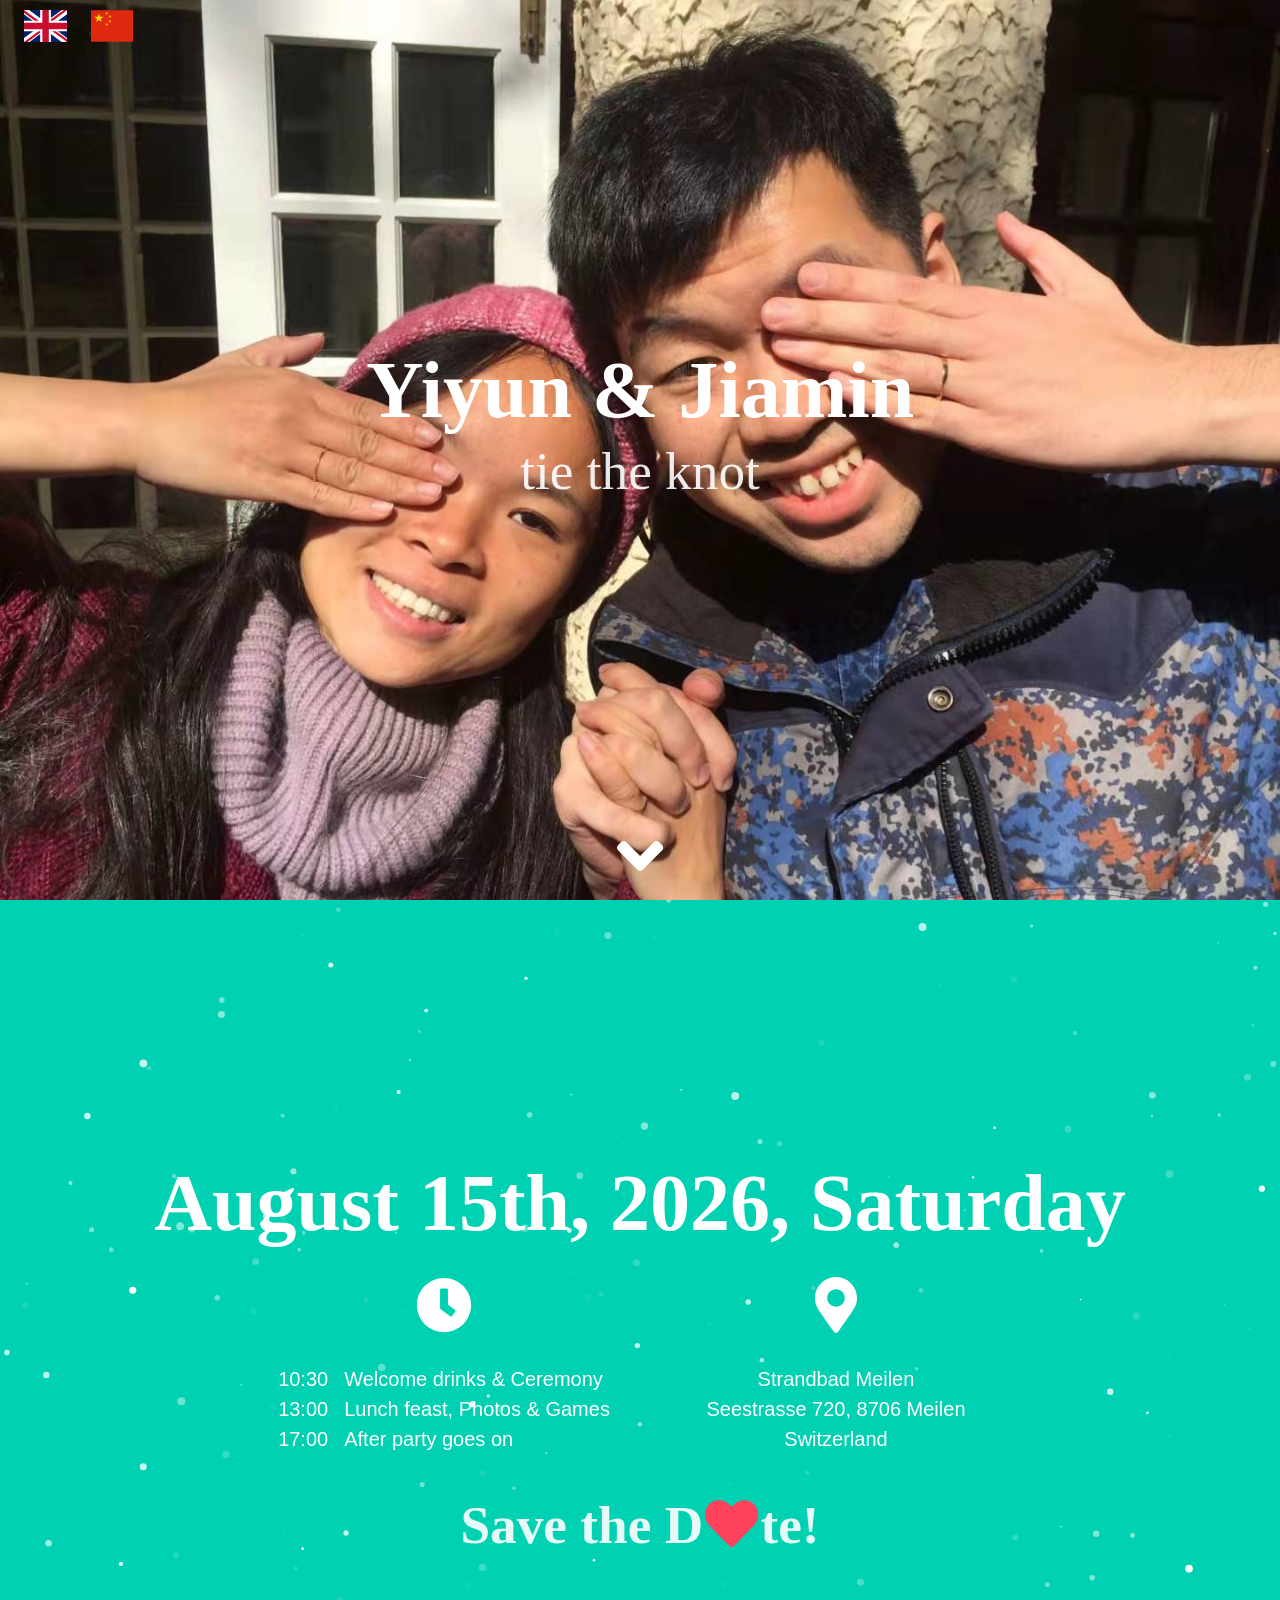
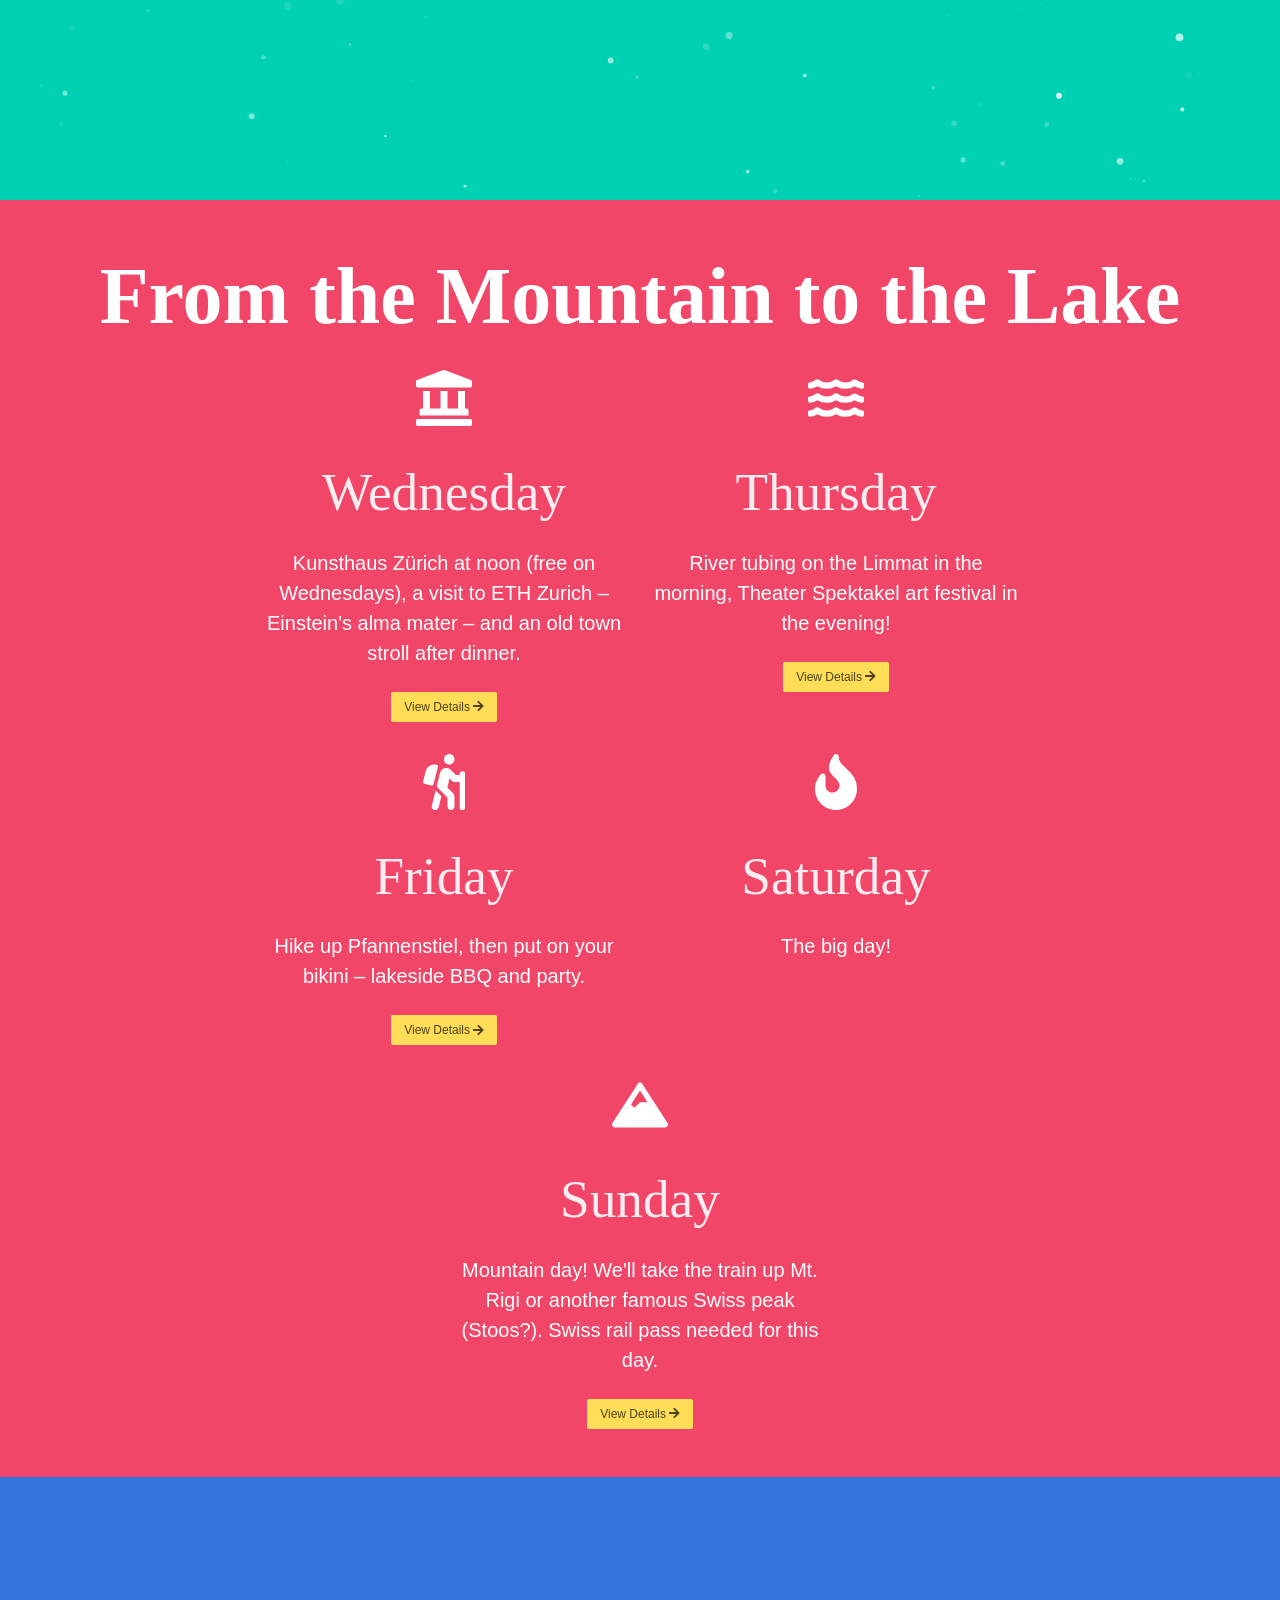
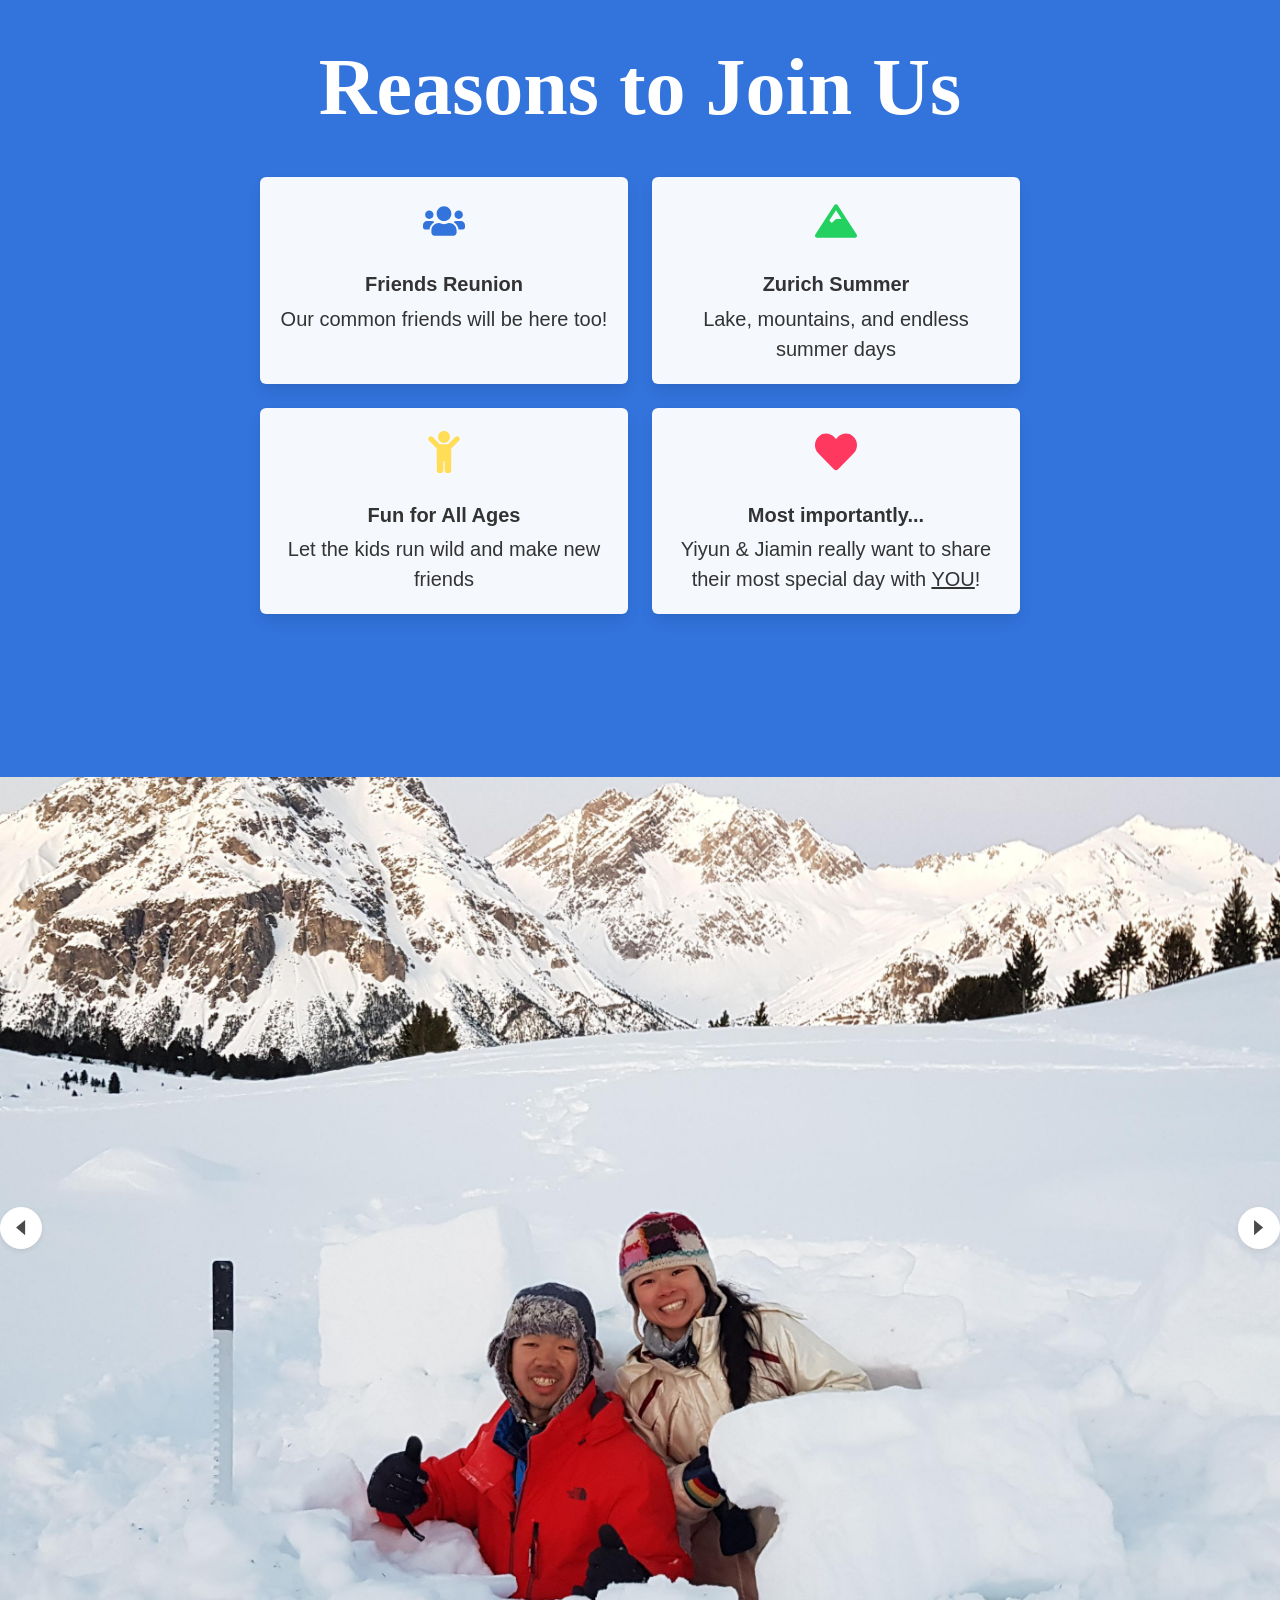
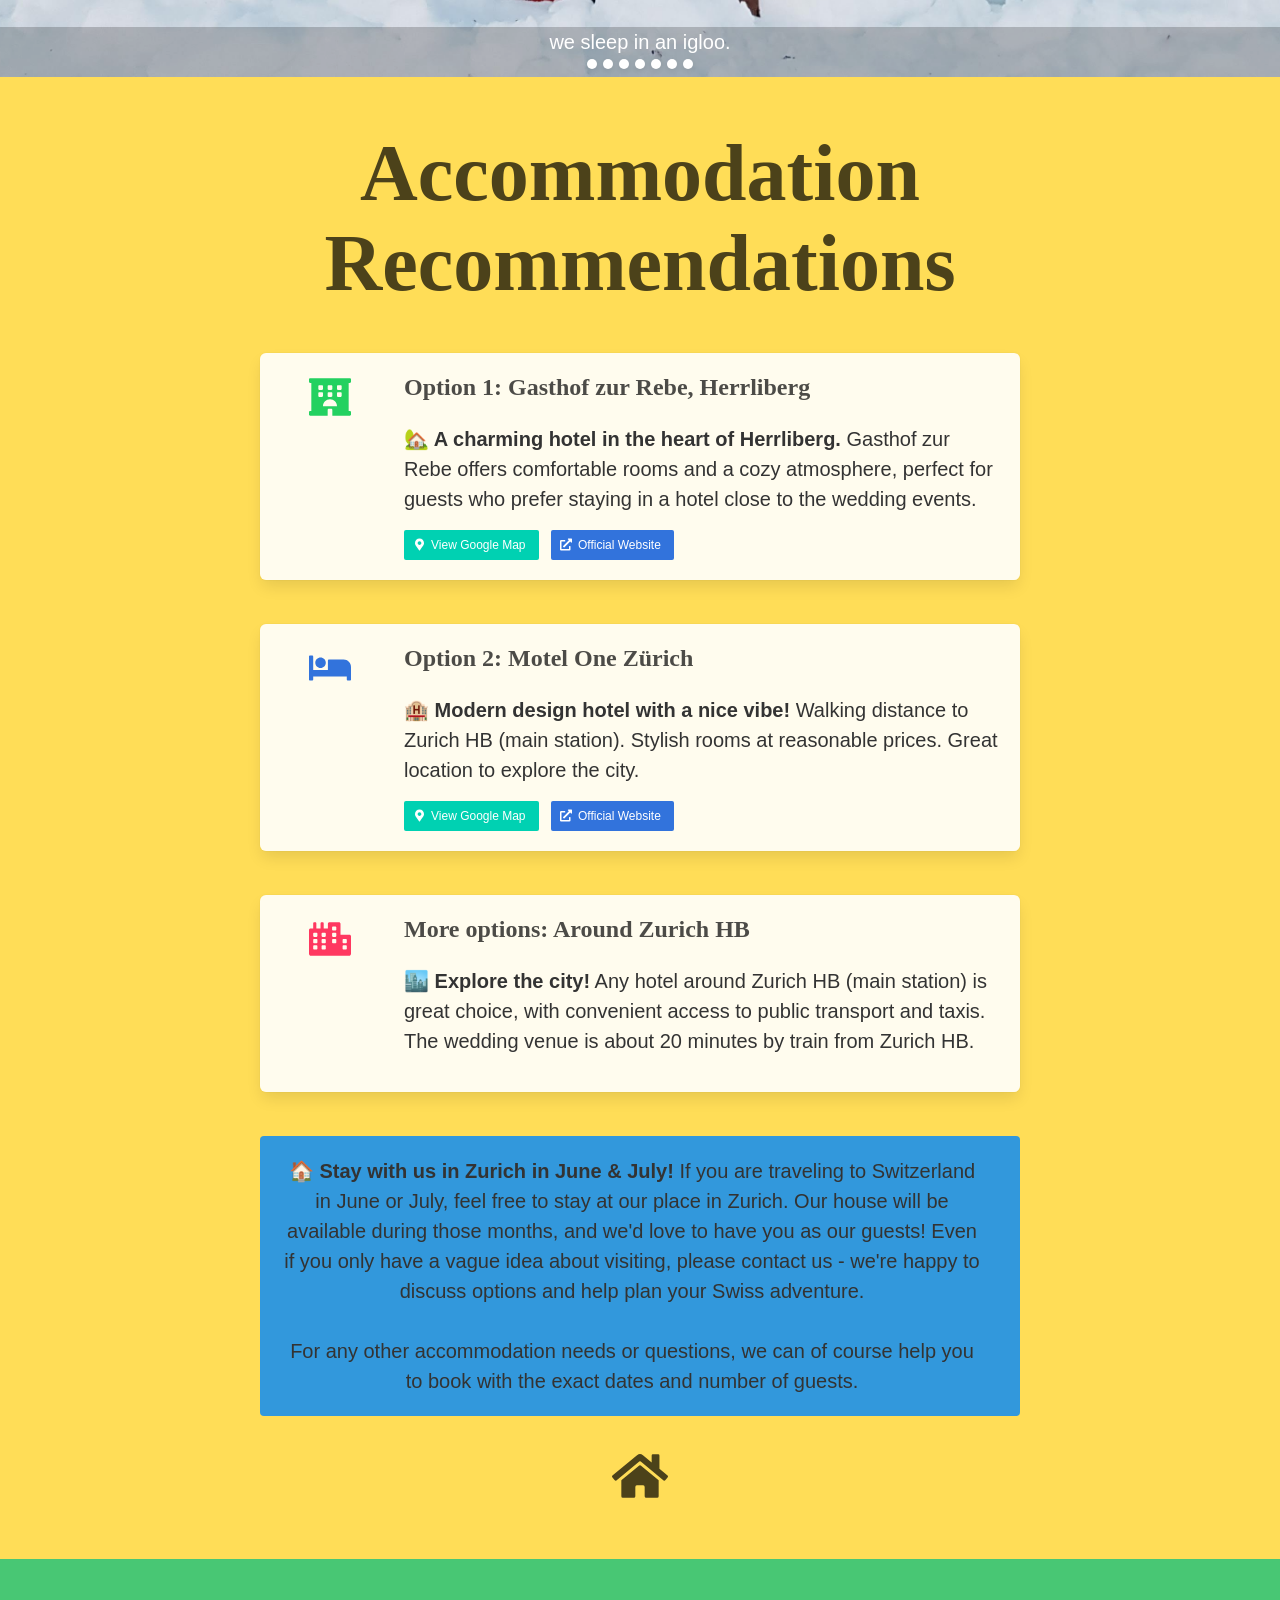
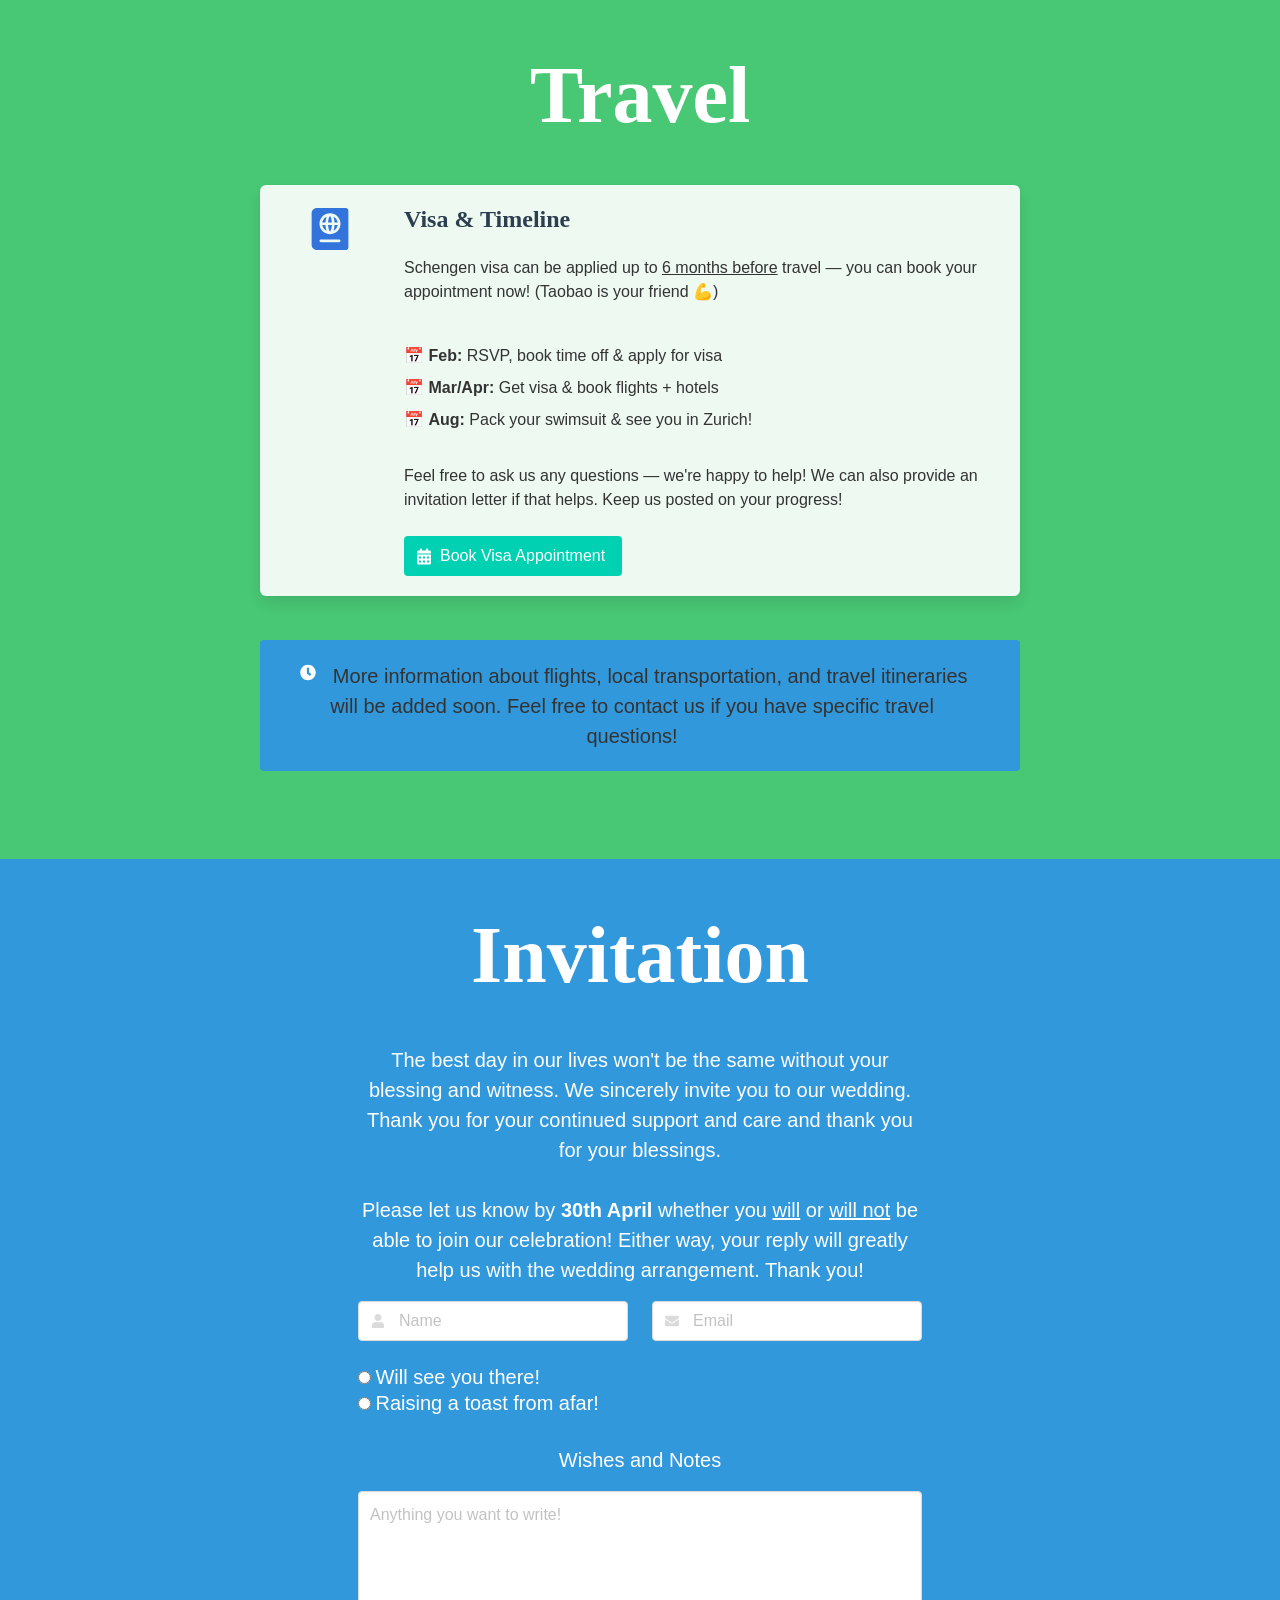
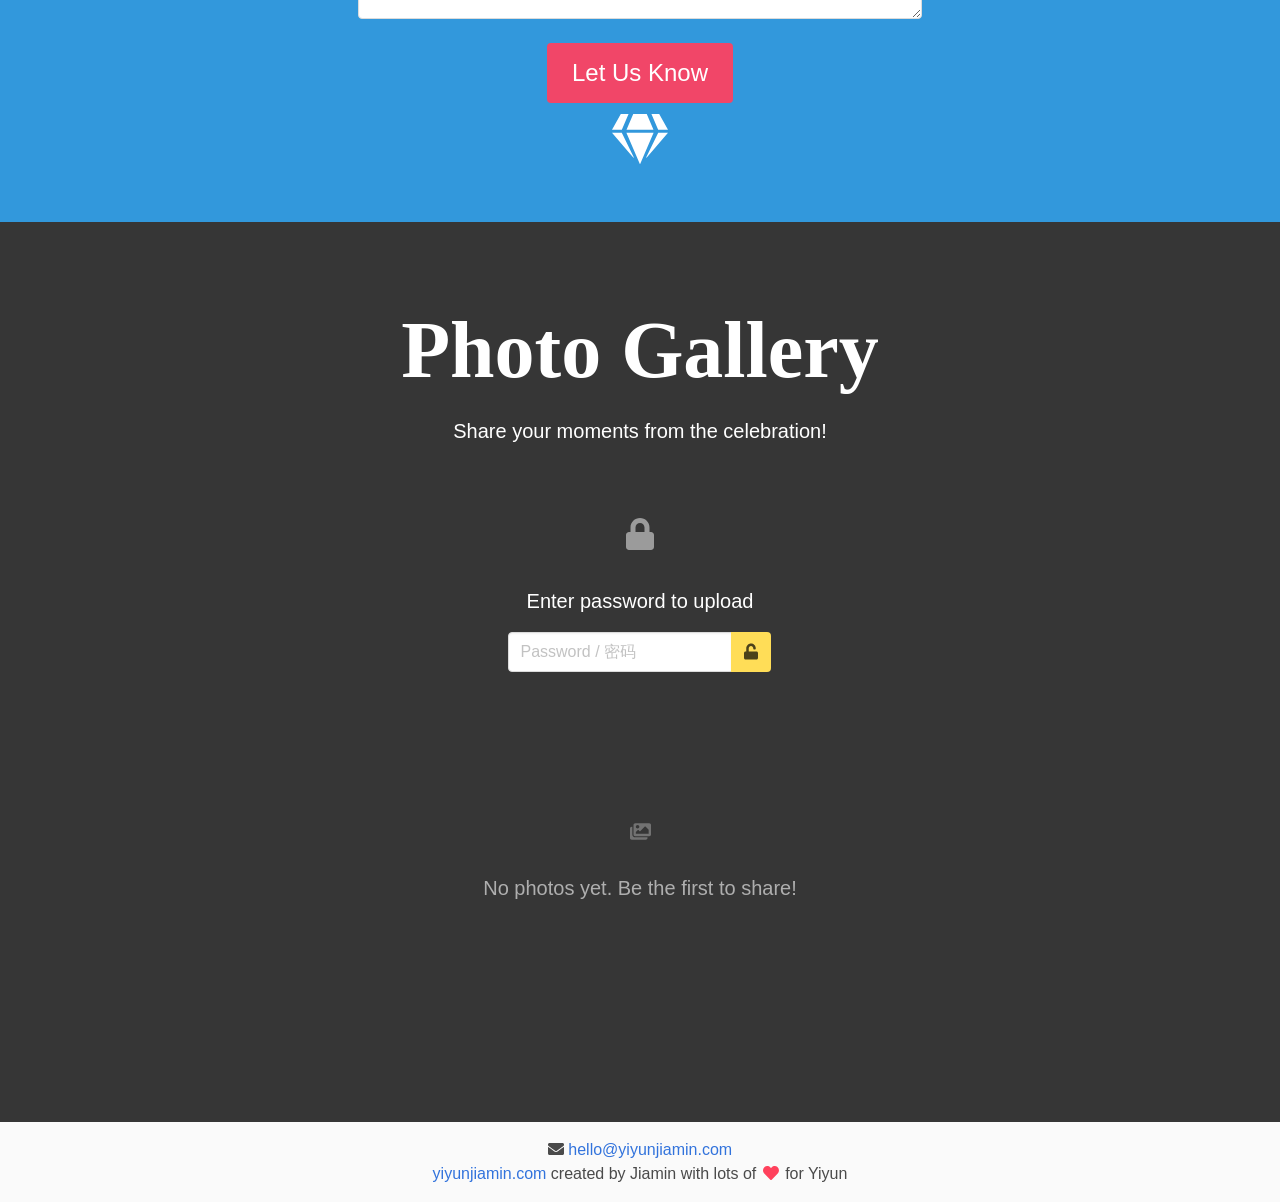
==== index.html @ 9f3cd850 "Add morning/evening timing to Thursday and Friday activities Co-Authored-By: Claude Fable 5 <noreply" ====
<!DOCTYPE html>
<html>
  <head>
    <meta charset="utf-8">
    <meta name="viewport" content="width=device-width, initial-scale=1">
    <meta name="description" content="Our wedding at August 14th, 2026, Friday">
    <title>Yiyun and Jiamin</title>
    <link rel="shortcut icon" type="image/x-icon" href="favicon.ico">
    <link rel="stylesheet" href="css/bulma.min.css">
    <link rel="stylesheet" href="css/icons.css">
    <link rel="stylesheet" href="css/styles.css">
    <link rel="stylesheet" href="css/flag-icon-css/css/flag-icon.css">
    <link rel="stylesheet" href="css/bulma-carousel.min.css">
    <script src="js/jquery-3.4.1.min.js"></script>
    <script defer src="js/fontawesome/all.js"></script>
    <script src="js/dom-i18n.min.js"></script>
    <script src="https://cdn.jsdelivr.net/npm/@emailjs/browser@4/dist/email.min.js"></script>
    <script src="js/rsvp.js"></script>
    <script src="js/particles.min.js"></script>
    <script src=js/particles-config.js></script>
    <script src=js/scroll.js></script>
    <script src=js/bulma-carousel.min.js></script>
    <style>
      .gallery-grid {
        display: grid;
        grid-template-columns: repeat(auto-fill, minmax(250px, 1fr));
        gap: 8px;
        padding: 8px;
      }
      @media (max-width: 768px) {
        .gallery-grid {
          grid-template-columns: repeat(2, 1fr);
          gap: 4px;
          padding: 4px;
        }
      }
      .gallery-item {
        position: relative;
        cursor: pointer;
        overflow: hidden;
        border-radius: 4px;
        aspect-ratio: 1;
      }
      .gallery-item img {
        width: 100%;
        height: 100%;
        object-fit: cover;
        transition: transform 0.3s ease;
      }
      .gallery-item:hover img {
        transform: scale(1.05);
      }
      .lightbox {
        display: none;
        position: fixed;
        top: 0; left: 0;
        width: 100%; height: 100%;
        background: rgba(0,0,0,0.92);
        z-index: 1000;
        justify-content: center;
        align-items: center;
        flex-direction: column;
      }
      .lightbox.is-active { display: flex; }
      .lightbox img {
        max-width: 90vw;
        max-height: 80vh;
        object-fit: contain;
        border-radius: 4px;
      }
      .lightbox-close {
        position: absolute;
        top: 16px; right: 20px;
        color: #fff;
        font-size: 2rem;
        cursor: pointer;
        background: none;
        border: none;
      }
      .lightbox-nav {
        position: absolute;
        top: 50%;
        transform: translateY(-50%);
        color: #fff;
        font-size: 2.5rem;
        cursor: pointer;
        background: none;
        border: none;
        padding: 20px;
        z-index: 1001;
      }
      .lightbox-prev { left: 8px; }
      .lightbox-next { right: 8px; }
      .lightbox-download { margin-top: 16px; }
      .upload-area {
        border: 3px dashed rgba(255,255,255,0.4);
        border-radius: 12px;
        padding: 2rem;
        cursor: pointer;
        transition: all 0.3s ease;
        margin-bottom: 2rem;
      }
      .upload-area:hover, .upload-area.dragover {
        border-color: #ffdd57;
        background: rgba(255,255,255,0.05);
      }
      .upload-area input[type="file"] { display: none; }
      .upload-progress-container { display: none; margin-top: 1rem; }
      .upload-progress-container.is-active { display: block; }
      .upload-item {
        display: flex;
        align-items: center;
        gap: 10px;
        margin-bottom: 8px;
        background: rgba(255,255,255,0.1);
        border-radius: 6px;
        padding: 8px 12px;
      }
      .upload-item-name {
        flex: 1;
        font-size: 0.85rem;
        color: #fff;
        white-space: nowrap;
        overflow: hidden;
        text-overflow: ellipsis;
        max-width: 200px;
      }
      .gallery-item .delete-btn {
        position: absolute;
        top: 6px;
        right: 6px;
        background: rgba(255,0,0,0.8);
        color: #fff;
        border: none;
        border-radius: 50%;
        width: 28px;
        height: 28px;
        font-size: 14px;
        cursor: pointer;
        z-index: 2;
        line-height: 28px;
        text-align: center;
        padding: 0;
      }
      .gallery-item .delete-btn:hover {
        background: rgba(255,0,0,1);
      }
      .upload-item progress { flex: 2; }
      .upload-item-status {
        font-size: 0.85rem;
        color: #ffdd57;
        min-width: 30px;
      }
    </style>
  </head>
  <body>
  <!-- first section -->
  <section class="hero has-bg-img is-danger is-fullheight" style="background-image: url(images/hero-ring.jpg); background-position: center;">
    <nav class="navbar is-fixed-top" role="navigation" aria-label="main navigation">
      <div class="navbar-brand">
        <a class="navbar-item" style="pointer-events:none;">
          <a class="flag-icon flag-icon-gb" style="width: 2.66em;"  onclick="i18n.changeLanguage('en');"></a>
        </a>
        <a class="navbar-item" style="pointer-events:none;">
          <a class="flag-icon flag-icon-cn" style="width: 2.66em;"  onclick="i18n.changeLanguage('cn');"></a>
        </a>
      </div>
    </nav>
    <div class="hero-body">
      <div class="container has-text-centered">
        <h1 class="title" data-translatable>
          Yiyun &amp; Jiamin // 林依韵 &amp; 朱嘉珉
        </h1>
        <h2 class="subtitle" data-translatable>
          tie the knot // 结婚啦
        </h2>
      </div>
    </div>
    <div class="hero-foot has-text-centered">
      <a href="#rsvp" class="icon is-epic animated bounce" style="margin-bottom: 1rem;">
        <i class="fas fa-angle-down"></i>
      </a>
    </div>
  </section>
  <!-- second section -->
  <section class="hero is-primary is-fullheight" id="details" style="position: relative;">
    <div id="particles" style="position: absolute; height:100%; width:100%;"></div>
    <div class="hero-body">
      <div class="container has-text-centered">
        <h1 class="title" data-translatable>
          August 15th, 2026, Saturday // 2026年8月15日，周六
        </h1>
        <div class="columns is-centered">
          <div class="column is-5 is-4-desktop">
            <br>
            <span class="icon is-huge">
              <i class="fas fa-clock"></i>
            </span>
            <br>
            <br>
            <div class="info" data-translatable>
              <table style="margin: 0 auto; text-align: left;">
                <tr><td style="padding-right: 1rem;">10:30</td><td>Welcome drinks & Ceremony</td></tr>
                <tr><td style="padding-right: 1rem;">13:00</td><td>Lunch feast, Photos & Games</td></tr>
                <tr><td style="padding-right: 1rem;">17:00</td><td>After party goes on</td></tr>
              </table>
              <table style="margin: 0 auto; text-align: left;">
                <tr><td style="padding-right: 1rem;">10:30</td><td>迎宾酒水 & 仪式</td></tr>
                <tr><td style="padding-right: 1rem;">13:00</td><td>午宴、拍照 & 跑跑跳跳</td></tr>
                <tr><td style="padding-right: 1rem;">17:00</td><td>派对继续</td></tr>
              </table>
            </div>
          </div>
          <div class="column is-5 is-4-desktop">
            <br>
            <a href="https://maps.app.goo.gl/jzDphTCWjcCMZhtB6" target="_blank"
               style="color: #fff; text-decoration: none; transition: all 0.3s ease; display: inline-block;"
               onmouseover="this.style.transform='scale(1.1)'; this.style.color='#ffdd57'"
               onmouseout="this.style.transform='scale(1)'; this.style.color='#fff'">
              <span class="icon is-huge">
                <i class="fas fa-map-marker-alt"></i>
              </span>
            </a>
            <br>
            <br>
            <h5 class="info" data-translatable>
              <p>Strandbad Meilen<br>Seestrasse 720, 8706 Meilen<br>Switzerland</p>
              <p>Strandbad Meilen<br>Seestrasse 720, 8706 Meilen<br>瑞士</p>
            </h5>
          </div>
        </div>
        <br>
        <div class="columns is-centered">
          <h2 class="subtitle" style="font-weight:bold;" data-translatable>
            <p>Save the D<i class="fas fa-heart pulse"></i>te!</p>
            <p>留出日期<i class="fas fa-heart pulse"></i>!<p>
          </h2>
        </div>
      </div>
    </div>
  </section>
  <!-- thrid section -->
  <section class="hero is-danger is-fullheight" style="position:relative;">
    <div class="hero-body">
      <div class="container has-text-centered">
        <h1 class="title" data-translatable>
          From the Mountain to the Lake // 从高山到湖泊
        </h1>
        <div class="columns is-centered">
          <div class="column is-5 is-4-desktop">
            <a href="wednesday.html" style="color: inherit; text-decoration: none; display: block; transition: all 0.3s ease;"
               onmouseover="this.style.transform='scale(1.05)'"
               onmouseout="this.style.transform='scale(1)'">
              <br>
              <span class="icon is-huge">
                <i class="fas fa-landmark"></i>
              </span>
              <br><br>
              <h2 class="subtitle" data-translatable>
              Wednesday // 周三
              </h2>
              <h5 class="info" data-translatable>Kunsthaus Zürich at noon (free on Wednesdays), a visit to ETH Zurich – Einstein's alma mater – and an old town stroll after dinner. // 中午参观苏黎世美术馆（每周三免费），下午参观苏黎世联邦理工学院（爱因斯坦母校），晚饭后老城区散步。
              </h5>
              <br>
              <span class="button is-warning is-small heartbeathover" data-translatable>
                <span>View Details&nbsp;<i class="fas fa-arrow-right"></i></span>
                <span>查看详情&nbsp;<i class="fas fa-arrow-right"></i></span>
              </span>
            </a>
          </div>
          <div class="column is-5 is-4-desktop">
            <a href="thursday.html" style="color: inherit; text-decoration: none; display: block; transition: all 0.3s ease;"
               onmouseover="this.style.transform='scale(1.05)'"
               onmouseout="this.style.transform='scale(1)'">
              <br>
              <span class="icon is-huge">
                <i class="fas fa-water"></i>
              </span>
              <br><br>
              <h2 class="subtitle" data-translatable>
              Thursday // 周四
              </h2>
              <h5 class="info" data-translatable>
              River tubing on the Limmat in the morning, Theater Spektakel art festival in the evening! // 上午利马特河漂流，晚上苏黎世戏剧节！
              </h5>
              <br>
              <span class="button is-warning is-small heartbeathover" data-translatable>
                <span>View Details&nbsp;<i class="fas fa-arrow-right"></i></span>
                <span>查看详情&nbsp;<i class="fas fa-arrow-right"></i></span>
              </span>
            </a>
          </div>
</div>
<div class="columns is-centered">
  <div class="column is-5 is-4-desktop">
    <a href="friday.html" style="color: inherit; text-decoration: none; display: block; transition: all 0.3s ease;"
       onmouseover="this.style.transform='scale(1.05)'"
       onmouseout="this.style.transform='scale(1)'">
      <br>
      <span class="icon is-huge">
        <i class="fas fa-hiking"></i>
      </span>
      <br><br>

      <h2 class="subtitle" data-translatable>
        Friday // 周五
      </h2>
      <h5 class="info" data-translatable>
        Hike up Pfannenstiel, then put on your bikini – lakeside BBQ and party.
        // 爬Pfannenstiel山，然后穿上比基尼——湖边烧烤和派对。
      </h5>
      <br>
      <span class="button is-warning is-small heartbeathover" data-translatable>
        <span>View Details&nbsp;<i class="fas fa-arrow-right"></i></span>
        <span>查看详情&nbsp;<i class="fas fa-arrow-right"></i></span>
      </span>
    </a>
  </div>

  <div class="column is-5 is-4-desktop">
    <br>
    <span class="icon is-huge">
      <i class="fas fa-fire"></i>
    </span>
    <br><br>

    <h2 class="subtitle" data-translatable>
      Saturday // 周六
    </h2>
    <h5 class="info" data-translatable>
      The big day!
      // 重头戏！
    </h5>
  </div>
</div>
<div class="columns is-centered">
  <div class="column is-5 is-4-desktop">
    <a href="sunday.html" style="color: inherit; text-decoration: none; display: block; transition: all 0.3s ease;"
       onmouseover="this.style.transform='scale(1.05)'"
       onmouseout="this.style.transform='scale(1)'">
      <br>
      <span class="icon is-huge">
        <i class="fas fa-mountain"></i>
      </span>
      <br><br>
      <h2 class="subtitle" data-translatable>
      Sunday // 周日
      </h2>
      <h5 class="info" data-translatable>
      Mountain day! We'll take the train up Mt. Rigi or another famous Swiss peak (Stoos?). Swiss rail pass needed for this day. // 登山日！乘火车登瑞吉山（Rigi）或其他瑞士名山（比如Stoos）。这天需要瑞士铁路通票。
      </h5>
      <br>
      <span class="button is-warning is-small heartbeathover" data-translatable>
        <span>View Details&nbsp;<i class="fas fa-arrow-right"></i></span>
        <span>查看详情&nbsp;<i class="fas fa-arrow-right"></i></span>
      </span>
    </a>
  </div>
</div>
</div>

    </div>
  </section>
  <!-- reasons section -->
  <section class="hero is-link is-fullheight" style="position: relative;">
    <div class="hero-body">
      <div class="container has-text-centered">
        <h1 class="title" data-translatable>
          Reasons to Join Us // 加入我们的理由
        </h1>
        <br>
        <div class="columns is-centered is-multiline">
          <!-- Reason 1 -->
          <div class="column is-5 is-4-desktop">
            <div class="box" style="background-color: rgba(255,255,255,0.95); height: 100%;">
              <span class="icon is-large" style="color: #3273dc;">
                <i class="fas fa-users fa-3x"></i>
              </span>
              <br><br>
              <h4 class="title is-5" data-translatable style="color: #333; margin-bottom: 0.5rem; font-family: inherit;">
                <span>Friends Reunion</span>
                <span>朋友重聚</span>
              </h4>
              <p class="info" data-translatable style="color: #333;">
                <span>Our common friends will be here too!</span>
                <span>共同的朋友们都会来！</span>
              </p>
            </div>
          </div>
          <!-- Reason 2 -->
          <div class="column is-5 is-4-desktop">
            <div class="box" style="background-color: rgba(255,255,255,0.95); height: 100%;">
              <span class="icon is-large" style="color: #23d160;">
                <i class="fas fa-mountain fa-3x"></i>
              </span>
              <br><br>
              <h4 class="title is-5" data-translatable style="color: #333; margin-bottom: 0.5rem; font-family: inherit;">
                <span>Zurich Summer</span>
                <span>苏黎世之夏</span>
              </h4>
              <p class="info" data-translatable style="color: #333;">
                <span>Lake, mountains, and endless summer days</span>
                <span>湖泊、群山和漫长的夏日</span>
              </p>
            </div>
          </div>
        </div>
        <div class="columns is-centered is-multiline">
          <!-- Reason 3 -->
          <div class="column is-5 is-4-desktop">
            <div class="box" style="background-color: rgba(255,255,255,0.95); height: 100%;">
              <span class="icon is-large" style="color: #ffdd57;">
                <i class="fas fa-child fa-3x"></i>
              </span>
              <br><br>
              <h4 class="title is-5" data-translatable style="color: #333; margin-bottom: 0.5rem; font-family: inherit;">
                <span>Fun for All Ages</span>
                <span>跑跑跳跳</span>
              </h4>
              <p class="info" data-translatable style="color: #333;">
                <span>Let the kids run wild and make new friends</span>
                <span>让孩子们尽情玩耍，结交新朋友</span>
              </p>
            </div>
          </div>
          <!-- Reason 4 -->
          <div class="column is-5 is-4-desktop">
            <div class="box" style="background-color: rgba(255,255,255,0.95); height: 100%;">
              <span class="icon is-large" style="color: #ff3860;">
                <i class="fas fa-heart fa-3x"></i>
              </span>
              <br><br>
              <h4 class="title is-5" data-translatable style="color: #333; margin-bottom: 0.5rem; font-family: inherit;">
                <span>Most importantly...</span>
                <span>最重要的是...</span>
              </h4>
              <p class="info" data-translatable style="color: #333;">
                <span>Yiyun & Jiamin really want to share their most special day with <u>YOU</u>!</span>
                <span>依韵和嘉珉真的很想和<u>你</u>一起分享他们最特别的一天！</span>
              </p>
            </div>
          </div>
        </div>
      </div>
    </div>
  </section>
  <!-- photo carousel section -->
  <section class="hero has-carousel is-fullheight" style="position:relative;">
    <div class="hero-carousel">
      <div class='has-background is-active'>
        <div class="item-bg-img" style="background-image: url(images/igloo.jpg);">
          <div class="item-caption" data-translatable>we sleep in an igloo. // 我们在小冰洞里睡觉。</div>
        </div>
      </div>
      <div class='has-background'>
        <div class="item-bg-img" style="background-image: url(images/bluesky.jpg);">
          <div class="item-caption" data-translatable>We did a lot of hike together in Switzerland. // 我们在瑞士一起爬山。</div>
        </div>
      </div>
      <div class='has-background'>
        <div class="item-bg-img" style="background-image: url(images/ocean.jpg);">
          <div class="item-caption" data-translatable>Our first camping experience was in Hong Kong. // 在香港的海边第一次露营。</div>
        </div>
      </div>
      <div class='has-background'>
        <div class="item-bg-img" style="background-image: url(images/pig.jpg);">
          <div class="item-caption" data-translatable>Our trip in Tibet, where we walked and hitchhiked everyday. // 在西藏我们每天徒步和搭车。</div>
        </div>
      </div>
      <div class='has-background'>
        <div class="item-bg-img" style="background-image: url(images/ring.jpg);">
          <div class="item-caption" data-translatable>We got two rings! // 莫比乌斯环戒指！</div>
        </div>
      </div>
      <div class='has-background'>
        <div class="item-bg-img" style="background-image: url(images/wall.jpg);">
          <div class="item-caption" data-translatable>We painted an entire wall. The best project ever. // 我们画了一整面墙。</div>
        </div>
      </div>
      <div class='has-background'>
        <div class="item-bg-img" style="background-image: url(images/pumpkin.jpg);">
          <div class="item-caption" data-translatable>Pumpkin carving every year. // 刻南瓜是每年的保留节目。</div>
        </div>
      </div>
    </div>
  </section>
  <!-- accommodation section -->
  <section class="hero is-warning is-fullheight" style="position: relative;">
    <div class="hero-body">
      <div class="container has-text-centered">
        <h1 class="title" data-translatable>
          Accommodation Recommendations // 住宿推荐
        </h1>
        <br>

       <!-- Option 1: Gasthof zur Rebe Herrliberg -->
<div class="columns is-centered" style="margin-bottom: 2rem;">
  <div class="column is-10 is-8-desktop">
    <div class="box" style="background-color: rgba(255,255,255,0.9);">
      <div class="columns">
        <div class="column is-2">
          <span class="icon is-large" style="color: #23d160;">
            <i class="fas fa-hotel fa-3x"></i>
          </span>
        </div>
        <div class="column is-10 has-text-left">
          <h3 class="title is-4" data-translatable>
            Option 1: Gasthof zur Rebe, Herrliberg
            // 选择一：Rebe Herrliberg 酒店
          </h3>

          <p class="info" data-translatable style="color: #333; margin-bottom: 1rem;">
            <span>
              <strong>🏡 A charming hotel in the heart of Herrliberg.</strong>
              Gasthof zur Rebe offers comfortable rooms and a cozy atmosphere,
              perfect for guests who prefer staying in a hotel close to the wedding events.
            </span>
            <span>
              <strong>🏡 位于 Herrliberg 村中心的迷人酒店。</strong>
              Rebe Herrliberg 提供舒适的客房和温馨的氛围，
              非常适合希望在婚礼活动附近入住酒店的宾客。离开我们家步行5分钟
            </span>
          </p>

          <div class="buttons" data-translatable>
            <span>
              <a href="https://maps.app.goo.gl/9R6eQk8m7VtYqv2k7" target="_blank" class="button is-small is-primary">
                <span class="icon"><i class="fas fa-map-marker-alt"></i></span>
                <span>View Google Map</span>
              </a>
              <a href="https://www.rebe-herrliberg.ch/hotel" target="_blank" class="button is-small is-link">
                <span class="icon"><i class="fas fa-external-link-alt"></i></span>
                <span>Official Website</span>
              </a>
            </span>

            <span>
              <a href="https://maps.app.goo.gl/9R6eQk8m7VtYqv2k7" target="_blank" class="button is-small is-primary">
                <span class="icon"><i class="fas fa-map-marker-alt"></i></span>
                <span>查看谷歌地图</span>
              </a>
              <a href="https://www.rebe-herrliberg.ch/hotel" target="_blank" class="button is-small is-link">
                <span class="icon"><i class="fas fa-external-link-alt"></i></span>
                <span>官方网站</span>
              </a>
            </span>
          </div>

        </div>
      </div>
    </div>
  </div>
</div>


        <!-- Option 2: Motel One -->
        <div class="columns is-centered" style="margin-bottom: 2rem;">
          <div class="column is-10 is-8-desktop">
            <div class="box" style="background-color: rgba(255,255,255,0.9);">
              <div class="columns">
                <div class="column is-2">
                  <span class="icon is-large" style="color: #3273dc;">
                    <i class="fas fa-bed fa-3x"></i>
                  </span>
                </div>
                <div class="column is-10 has-text-left">
                  <h3 class="title is-4" data-translatable>
                    Option 2: Motel One Zürich // 选择二：Motel One 苏黎世
                  </h3>
                  <p class="info" data-translatable style="color: #333; margin-bottom: 1rem;">
                    <span>
                      <strong>🏨 Modern design hotel with a nice vibe!</strong> Walking distance to Zurich HB (main station). Stylish rooms at reasonable prices. Great location to explore the city.
                    </span>
                    <span>
                      <strong>🏨 时尚设计酒店，氛围很好！</strong>步行可达苏黎世火车总站。时尚的房间，价格合理。探索城市的绝佳位置。
                    </span>
                  </p>
                  <div class="buttons" data-translatable>
                    <span>
                      <a href="https://maps.app.goo.gl/a8U4xRNQPFgfFTjd7" target="_blank" class="button is-small is-primary">
                        <span class="icon"><i class="fas fa-map-marker-alt"></i></span>
                        <span>View Google Map</span>
                      </a>
                      <a href="https://www.motel-one.com/en/hotels/zurich/" target="_blank" class="button is-small is-link">
                        <span class="icon"><i class="fas fa-external-link-alt"></i></span>
                        <span>Official Website</span>
                      </a>
                    </span>
                    <span>
                      <a href="https://maps.app.goo.gl/a8U4xRNQPFgfFTjd7" target="_blank" class="button is-small is-primary">
                        <span class="icon"><i class="fas fa-map-marker-alt"></i></span>
                        <span>查看谷歌地图</span>
                      </a>
                      <a href="https://www.motel-one.com/en/hotels/zurich/" target="_blank" class="button is-small is-link">
                        <span class="icon"><i class="fas fa-external-link-alt"></i></span>
                        <span>官方网站</span>
                      </a>
                    </span>
                  </div>
                </div>
              </div>
            </div>
          </div>
        </div>

        <!-- Option 3: Zurich City Center -->
        <div class="columns is-centered" style="margin-bottom: 2rem;">
          <div class="column is-10 is-8-desktop">
            <div class="box" style="background-color: rgba(255,255,255,0.9);">
              <div class="columns">
                <div class="column is-2">
                  <span class="icon is-large" style="color: #ff3860;">
                    <i class="fas fa-city fa-3x"></i>
                  </span>
                </div>
                <div class="column is-10 has-text-left">
                  <h3 class="title is-4" data-translatable>
                    More options: Around Zurich HB // 选择三：苏黎世住火车站附近
                  </h3>
                  <p class="info" data-translatable style="color: #333; margin-bottom: 1rem;">
                    <span>
                      <strong>🏙️ Explore the city!</strong> Any hotel around Zurich HB (main station) is great choice, with convenient access to public transport and taxis. The wedding venue is about 20 minutes by train from Zurich HB.
                    </span>
                    <span>
                      <strong>🏙️ 探索城市！</strong>苏黎世火车总站周围的任何酒店都是不错的选择，出行公交打车都方便。婚礼场地距离市中心乘火车约20分钟。
                    </span>
                  </p>
                </div>
              </div>
            </div>
          </div>
        </div>

        <!-- Special Notes -->
        <div class="columns is-centered">
          <div class="column is-10 is-8-desktop">
            <div class="notification is-info is-light">
              <p class="info" data-translatable style="color: #333;">
                <span>
                  <strong>🏠 Stay with us in Zurich in June & July!</strong> If you are traveling to Switzerland in June or July, feel free to stay at our place in Zurich. Our house will be available during those months, and we'd love to have you as our guests! Even if you only have a vague idea about visiting, please contact us - we're happy to discuss options and help plan your Swiss adventure.<br><br>
                  For any other accommodation needs or questions, we can of course help you to book with the exact dates and number of guests.
                </span>
                <span>
                  <strong>🏠 6月、7月住在我们苏黎世的家!</strong> 如果您在6月或7月来瑞士旅行，欢迎住在我们苏黎世的家里。那几个月我们的房子会空出来，我们很乐意接待大家！即使您只是有个模糊的想法想来访，也请联系我们——我们很乐意讨论各种选择，帮助规划您的瑞士之旅。<br><br>
                  如果你有其他住宿需求或疑问，有了确切的人数和入住/离开日期，我们当然也可以帮你预订住宿。
                </span>
              </p>
            </div>
          </div>
        </div>

        <br>
        <span class="icon is-huge">
          <i class="fas fa-home"></i>
        </span>
      </div>
    </div>
  </section>
  <!-- fifth section-->
  <section class="hero is-success is-fullheight" style="position: relative;">
    <div class="hero-body">
      <div class="container has-text-centered">
        <h1 class="title" data-translatable>
          Travel // 旅游
        </h1>
        <br>
        
        <!-- Travel Info Card -->
        <div class="columns is-centered" style="margin-bottom: 2rem;">
          <div class="column is-10 is-8-desktop">
            <div class="box" style="background-color: rgba(255,255,255,0.9);">
              <div class="columns">
                <div class="column is-2">
                  <span class="icon is-large" style="color: #3273dc;">
                    <i class="fas fa-passport fa-3x"></i>
                  </span>
                </div>
                <div class="column is-10 has-text-left">
                  <h3 class="title is-4" data-translatable style="color: #2c3e50;">
                    Visa & Timeline // 签证 & 时间线
                  </h3>
                  <div class="content" data-translatable style="color: #333;">
                    <span>
                      <p>Schengen visa can be applied up to <u>6 months before</u> travel — you can book your appointment now! (Taobao is your friend 💪)</p>
                      <br>
                      <p style="margin-bottom: 0.5rem;">📅 <strong>Feb:</strong> RSVP, book time off & apply for visa</p>
                      <p style="margin-bottom: 0.5rem;">📅 <strong>Mar/Apr:</strong> Get visa & book flights + hotels</p>
                      <p style="margin-bottom: 0.5rem;">📅 <strong>Aug:</strong> Pack your swimsuit & see you in Zurich!</p>
                      <br>
                      <p>Feel free to ask us any questions — we're happy to help! We can also provide an invitation letter if that helps. Keep us posted on your progress!</p>
                    </span>
                    <span>
                      <p>申根签证最多可在出行前<u>6个月</u>申请——现在就可以预约！（怎么签证？全靠淘宝 💪）</p>
                      <br>
                      <p style="margin-bottom: 0.5rem;">📅 <strong>2月：</strong>确认参加、留出假期 & 申请签证</p>
                      <p style="margin-bottom: 0.5rem;">📅 <strong>3/4月：</strong>拿到签证 & 预订机票酒店</p>
                      <p style="margin-bottom: 0.5rem;">📅 <strong>8月：</strong>带上泳衣，苏黎世见！</p>
                      <br>
                      <p>有任何问题随时问我们——我们很乐意帮忙！如有帮助，我们也可以提供邀请函。记得和我们分享你的进度哦！</p>
                    </span>
                  </div>
                  <div class="buttons" data-translatable>
                    <span>
                      <a href="https://visa.vfsglobal.com/chn/zh/che" target="_blank" class="button is-primary">
                        <span class="icon"><i class="fas fa-calendar-alt"></i></span>
                        <span>Book Visa Appointment</span>
                      </a>
                    </span>
                    <span>
                      <a href="https://visa.vfsglobal.com/chn/zh/che" target="_blank" class="button is-primary">
                        <span class="icon"><i class="fas fa-calendar-alt"></i></span>
                        <span>预约签证申请</span>
                      </a>
                    </span>
                  </div>
                </div>
              </div>
            </div>
          </div>
        </div>

        <!-- Coming Soon Section -->
        <div class="columns is-centered">
          <div class="column is-10 is-8-desktop">
            <div class="notification is-info is-light">
              <span class="icon">
                <i class="fas fa-clock"></i>
              </span>
              <span class="info" data-translatable style="color: #333; margin-left: 0.5rem;">
                <span>
                  More information about flights, local transportation, and travel itineraries will be added soon. Feel free to contact us if you have specific travel questions!
                </span>
                <span>
                  更多有关机票、当地交通、行程推荐的信息即将添加。如有具体旅行问题请随时联系我们！
                </span>
              </span>
            </div>
          </div>
        </div>
      </div>
    </div>
  </section>
  <!-- sixth section-->
  <section class="hero is-info is-fullheight" id="rsvp" style="position: relative;">
    <div class="hero-body">
      <div class="container has-text-centered">
        <h1 class="title" data-translatable>
          Invitation // 邀请
        </h1>
        <br>
        <div class="columns is-centered">
          <div class="column is-8 is-6-desktop">
            <p class="info" data-translatable style="margin-bottom:1rem">
              <span>
               The best day in our lives won't be the same without your blessing and witness. We sincerely invite you to our wedding. Thank you for your continued support and care and thank you for your blessings. 
              <br><br> Please let us know by <strong>30th April</strong>
              whether you <u>will</u> or <u>will not</u> be able to join our celebration!
              Either way, your reply will greatly help us with the wedding arrangement. Thank you!
              </span>
              <span>我们的幸福需要您的祝福与见证。诚意邀请您参加林依韵和朱嘉珉的婚礼。感谢您一直以来的支持与关爱，谢谢您的祝福。
              <br><br>请在<strong>4月30日</strong>之前回复我们，您<u>能否</u>参加婚礼。无论能否参加，
              您的回复都会对我们筹备婚礼有莫大的帮助。谢谢!
              </span>
            </p>
            <form id="rsvp-form" class="rsvp-form" action="" method="POST">
              <!--first row-->
              <div class="columns is-centered">
                <div class="column is-half">
                  <div class="control has-icons-left">
                    <div data-translatable>
                      <input name="field_2" class="input" placeholder="Name">
                      <input name="field_2" class="input" placeholder="姓名">
                    </div>
                    <span class="icon is-small is-left">
                      <i class="fas fa-user"></i>
                    </span>
                  </div>
                </div>
                <div class="column is-half">
                  <div class="control has-icons-left">
                    <div data-translatable>
                      <input name="field_1" class="input" placeholder="Email">
                      <input name="field_1" class="input" placeholder="邮箱">
                    </div>
                      <span class="icon is-small is-left">
                        <i class="fas fa-envelope"></i>
                      </span>
                  </div>
                </div>
              </div>
              <!-- second row-->
              <div class="columns">
                <div class="control column is-offset-0">
                  <label class="radio">
                    <input type="radio" name="field_3" value="go" onchange="displayQuestion(this.value)">
                    <span class="info" style="color:#fff;" data-translatable>
                      Will see you there! // 到时候见。
                    </span>
                  </label>
                  <br>
                  <label class="radio">
                    <input type="radio" name="field_3" value="nogo" onchange="displayQuestion(this.value)">
                    <span class="info" style="color:#fff;"  data-translatable>
                      Raising a toast from afar! // 远远祝福。
                    </span>
                  </label>
                </div>
              </div>
              <!-- Plus-One Sections (Static) -->
              <div id="plus-ones-section" style="display:none;">
                <p class="info" data-translatable style="margin-bottom:1rem; margin-top:1rem;">
                  Plus-One Information (Optional) // 同行人员信息（可选）
                </p>
                
                <!-- Plus-One 1 -->
                <div class="columns is-centered" style="margin-bottom:1rem;">
                  <div class="column is-half">
                    <div class="control has-icons-left">
                      <div data-translatable>
                        <input name="plus_one_1_name" class="input" placeholder="#1 Plus-One Name">
                        <input name="plus_one_1_name" class="input" placeholder="#1 同行人员姓名">
                      </div>
                      <span class="icon is-small is-left">
                        <i class="fas fa-user-plus"></i>
                      </span>
                    </div>
                  </div>
                  <div class="column is-half">
                    <div class="control has-icons-left">
                      <div data-translatable>
                        <input name="plus_one_1_notes" class="input" placeholder="Notes (Allergies, Age, etc.)">
                        <input name="plus_one_1_notes" class="input" placeholder="备注 (过敏、年龄等)">
                      </div>
                      <span class="icon is-small is-left">
                        <i class="fas fa-sticky-note"></i>
                      </span>
                    </div>
                  </div>
                </div>

                <!-- Plus-One 2 -->
                <div class="columns is-centered" style="margin-bottom:1rem;">
                  <div class="column is-half">
                    <div class="control has-icons-left">
                      <div data-translatable>
                        <input name="plus_one_2_name" class="input" placeholder="#2 Plus-One Name">
                        <input name="plus_one_2_name" class="input" placeholder="#2 同行人员姓名">
                      </div>
                      <span class="icon is-small is-left">
                        <i class="fas fa-user-plus"></i>
                      </span>
                    </div>
                  </div>
                  <div class="column is-half">
                    <div class="control has-icons-left">
                      <div data-translatable>
                        <input name="plus_one_2_notes" class="input" placeholder="Notes (Allergies, Age, etc.)">
                        <input name="plus_one_2_notes" class="input" placeholder="备注 (过敏、年龄等)">
                      </div>
                      <span class="icon is-small is-left">
                        <i class="fas fa-sticky-note"></i>
                      </span>
                    </div>
                  </div>
                </div>

                <!-- Plus-One 3 -->
                <div class="columns is-centered" style="margin-bottom:1rem;">
                  <div class="column is-half">
                    <div class="control has-icons-left">
                      <div data-translatable>
                        <input name="plus_one_3_name" class="input" placeholder="#3 Plus-One Name">
                        <input name="plus_one_3_name" class="input" placeholder="#3 同行人员姓名">
                      </div>
                      <span class="icon is-small is-left">
                        <i class="fas fa-user-plus"></i>
                      </span>
                    </div>
                  </div>
                  <div class="column is-half">
                    <div class="control has-icons-left">
                      <div data-translatable>
                        <input name="plus_one_3_notes" class="input" placeholder="Notes (Allergies, Age, etc.)">
                        <input name="plus_one_3_notes" class="input" placeholder="备注 (过敏、年龄等)">
                      </div>
                      <span class="icon is-small is-left">
                        <i class="fas fa-sticky-note"></i>
                      </span>
                    </div>
                  </div>
                </div>
              </div>
              <!-- last line -->
              <p class="info" style="margin-bottom:1rem; margin-top:1rem;" data-translatable>
                Wishes and Notes // 祝福与备注
              </p>
              <div style="margin-bottom:1rem;" data-translatable>
                <textarea class="textarea" name="general_notes" 
                    placeholder="Anything you want to write!"></textarea>
                <textarea class="textarea" name="general_notes" 
                    placeholder="请在这里畅所欲言"></textarea>
              </div>
              <!-- message box after submit-->
              <article class="message" id="alert-wrapper">
                <!--messages added by rsvp.js-->
              </article>
              <!-- button to submit-->
              <button class="button heartbeathover is-large is-danger">
                <span class="lang" data-translatable>Let Us Know // 回复</span>
              </button>
            </form>
            <br>
            <span class="icon is-huge">
              <i class="fas fa-gem"></i>
            </span>
          </div>
        </div>
      </div>
    </div>
  </section>
  <!-- gallery section -->
  <section class="hero is-dark is-fullheight" id="gallery" style="min-height: 100vh;">
    <div class="hero-body" style="align-items: flex-start; padding-top: 5rem;">
      <div class="container">
        <div class="has-text-centered" style="margin-bottom: 2rem;">
          <h1 class="title" data-translatable>
            Photo Gallery // 照片墙
          </h1>
          <p class="info" data-translatable>
            <span>Share your moments from the celebration!</span>
            <span>分享你在婚礼中的精彩瞬间！</span>
          </p>
        </div>
        <!-- Password Gate -->
        <div class="columns is-centered" id="upload-password-gate">
          <div class="column is-6 is-4-desktop">
            <div class="has-text-centered" style="padding: 2rem;">
              <span class="icon is-large" style="color: rgba(255,255,255,0.5);">
                <i class="fas fa-lock fa-2x"></i>
              </span>
              <br><br>
              <p class="info" data-translatable style="color: #fff; margin-bottom: 1rem;">
                <span>Enter password to upload</span>
                <span>输入密码以上传</span>
              </p>
              <div class="field has-addons has-addons-centered">
                <div class="control">
                  <input class="input" type="password" id="upload-password" placeholder="Password / 密码">
                </div>
                <div class="control">
                  <button class="button is-warning" onclick="checkUploadPassword()">
                    <span class="icon"><i class="fas fa-unlock"></i></span>
                  </button>
                </div>
              </div>
              <p class="help" id="password-error" style="color: #ff3860; display:none;" data-translatable>
                <span>Wrong password</span>
                <span>密码错误</span>
              </p>
            </div>
          </div>
        </div>
        <!-- Upload Area (hidden until password entered) -->
        <div class="columns is-centered" id="upload-section" style="display:none;">
          <div class="column is-8 is-6-desktop">
            <div class="upload-area has-text-centered" id="upload-area">
              <span class="icon is-large" style="color: #fff;">
                <i class="fas fa-cloud-upload-alt fa-3x"></i>
              </span>
              <br><br>
              <p class="info" data-translatable style="color: #fff;">
                <span>Tap to select photos/videos or drag & drop here</span>
                <span>点击选择照片/视频或拖拽到这里</span>
              </p>
              <p style="color: rgba(255,255,255,0.6); margin-top: 0.5rem;" data-translatable>
                <span>Supports JPG, PNG, HEIC, MP4, MOV</span>
                <span>支持 JPG、PNG、HEIC、MP4、MOV 格式</span>
              </p>
              <input type="file" id="file-input" accept="image/*,video/*" multiple>
            </div>
            <div class="upload-progress-container" id="upload-progress"></div>
          </div>
        </div>
        <!-- Photo Grid -->
        <div class="gallery-grid" id="gallery-grid"></div>
        <!-- Empty State -->
        <div class="has-text-centered" id="empty-state" style="display:none; padding: 4rem 2rem; color: rgba(255,255,255,0.6);">
          <span class="icon" style="color: rgba(255,255,255,0.3);">
            <i class="fas fa-images fa-3x"></i>
          </span>
          <br><br>
          <p class="info" data-translatable>
            <span>No photos yet. Be the first to share!</span>
            <span>还没有照片，快来第一个分享吧！</span>
          </p>
        </div>
        <!-- Loading -->
        <div class="has-text-centered" id="loading-state" style="padding: 3rem;">
          <span class="icon is-large" style="color: #fff;">
            <i class="fas fa-spinner fa-spin fa-2x"></i>
          </span>
        </div>
      </div>
    </div>
  </section>
  <!-- Lightbox -->
  <div class="lightbox" id="lightbox">
    <button class="lightbox-close" onclick="closeLightbox()">&times;</button>
    <button class="lightbox-nav lightbox-prev" onclick="navLightbox(-1)">
      <i class="fas fa-chevron-left"></i>
    </button>
    <button class="lightbox-nav lightbox-next" onclick="navLightbox(1)">
      <i class="fas fa-chevron-right"></i>
    </button>
    <img id="lightbox-img" src="" alt="">
    <video id="lightbox-video" controls style="display:none; max-width:90vw; max-height:80vh; border-radius:4px;"></video>
    <div class="lightbox-download">
      <a id="lightbox-download-btn" class="button is-warning" href="" download>
        <span class="icon"><i class="fas fa-download"></i></span>
        <span data-translatable>Download Original // 下载原图</span>
      </a>
    </div>
  </div>
  <footer class="footer" style="padding: 1rem 0rem 1rem">
    <div class="content has-text-centered">
      <i class="fas fa-envelope"></i> <a href:mailto:hello@yiyunjiamin.com>hello@yiyunjiamin.com</a>
      <div data-translatable>
        <span><a href="https://yiyunjiamin.com">yiyunjiamin.com</a> created by Jiamin with lots of <i class="fas fa-heart pulse"></i> for Yiyun</span>
        <span><a href="https://yiyunjiamin.com">yiyunjiamin.com</a> 由朱嘉珉带着对林依韵的<i class="fas fa-heart pulse"></i> 打造</span>
      </div>
    </div>
  </footer>
  <!--TODO no idea why the script needs to at bottom-->
  <script>
    var i18n = window.domI18n({
      languages: ['en', 'cn'],
        defaultLanguage: 'cn'
    });
    if (navigator.language.substring(0, 2) == 'en' || navigator.language.substring(0, 2) == 'de') {
      i18n.changeLanguage('en');
    }

    bulmaCarousel.attach('.hero-carousel', {
      pagination: true,
      navigationSwipe: true,
      effect: 'translate',
      infinite: true,
      breakpoints: []
    });

    // ============================================================
    // Gallery
    // ============================================================
    var API_BASE = 'https://iynzkrxd3d.execute-api.eu-central-1.amazonaws.com/prod';
    var UPLOAD_PASSWORD = 'yiyunjiamin2026';
    var galleryPhotos = [];
    var currentLightboxIndex = -1;
    var myUploads = {}; // key -> timestamp, track files uploaded in this session

    // Password gate
    function checkUploadPassword() {
      var input = document.getElementById('upload-password').value;
      if (input === UPLOAD_PASSWORD) {
        document.getElementById('upload-password-gate').style.display = 'none';
        document.getElementById('upload-section').style.display = '';
        localStorage.setItem('gallery_pw', input);
      } else {
        document.getElementById('password-error').style.display = 'block';
      }
    }
    // Auto-unlock if password was saved
    if (localStorage.getItem('gallery_pw') === UPLOAD_PASSWORD) {
      document.getElementById('upload-password-gate').style.display = 'none';
      document.getElementById('upload-section').style.display = '';
    }
    // Allow Enter key to submit password
    document.getElementById('upload-password').addEventListener('keydown', function(e) {
      if (e.key === 'Enter') checkUploadPassword();
    });

    var uploadArea = document.getElementById('upload-area');
    var fileInput = document.getElementById('file-input');

    uploadArea.addEventListener('click', function() { fileInput.click(); });
    fileInput.addEventListener('change', function(e) {
      if (e.target.files.length > 0) {
        uploadFiles(e.target.files);
        fileInput.value = '';
      }
    });
    uploadArea.addEventListener('dragover', function(e) {
      e.preventDefault();
      uploadArea.classList.add('dragover');
    });
    uploadArea.addEventListener('dragleave', function() {
      uploadArea.classList.remove('dragover');
    });
    uploadArea.addEventListener('drop', function(e) {
      e.preventDefault();
      uploadArea.classList.remove('dragover');
      if (e.dataTransfer.files.length > 0) uploadFiles(e.dataTransfer.files);
    });

    function uploadFiles(files) {
      var progressContainer = document.getElementById('upload-progress');
      progressContainer.classList.add('is-active');
      var allowedTypes = ['image/jpeg', 'image/png', 'image/heic', 'image/heif', 'image/webp', 'video/mp4', 'video/quicktime', 'video/mov'];
      Array.from(files).forEach(function(file) {
        if (!allowedTypes.includes(file.type) && !file.name.match(/\.(jpg|jpeg|png|heic|heif|webp|mp4|mov)$/i)) return;
        var itemEl = document.createElement('div');
        itemEl.className = 'upload-item';
        itemEl.innerHTML =
          '<span class="upload-item-name">' + file.name + '</span>' +
          '<progress class="progress is-small is-warning" value="0" max="100"></progress>' +
          '<span class="upload-item-status">0%</span>';
        progressContainer.appendChild(itemEl);
        uploadSingleFile(file, itemEl.querySelector('progress'), itemEl.querySelector('.upload-item-status'));
      });
    }

    function uploadSingleFile(file, progressBar, statusEl) {
      if (!API_BASE) {
        statusEl.textContent = 'API not set';
        statusEl.style.color = '#ff3860';
        return;
      }
      var uploadedKey = '';
      fetch(API_BASE + '/upload-url', {
        method: 'POST',
        headers: { 'Content-Type': 'application/json' },
        body: JSON.stringify({ filename: file.name, content_type: file.type || 'image/jpeg' })
      })
      .then(function(res) { return res.json(); })
      .then(function(data) {
        uploadedKey = data.key;
        var xhr = new XMLHttpRequest();
        xhr.open('PUT', data.upload_url);
        xhr.setRequestHeader('Content-Type', file.type || 'image/jpeg');
        xhr.upload.addEventListener('progress', function(e) {
          if (e.lengthComputable) {
            var pct = Math.round((e.loaded / e.total) * 100);
            progressBar.value = pct;
            statusEl.textContent = pct + '%';
          }
        });
        xhr.addEventListener('load', function() {
          if (xhr.status === 200) {
            statusEl.textContent = '\u2713';
            statusEl.style.color = '#23d160';
            myUploads[uploadedKey] = Date.now();
            // Fade out progress item after 2 seconds
            var parentItem = statusEl.closest('.upload-item');
            setTimeout(function() {
              parentItem.style.transition = 'opacity 0.5s';
              parentItem.style.opacity = '0';
              setTimeout(function() { parentItem.remove(); }, 500);
            }, 2000);
            setTimeout(loadGalleryPhotos, 3000);
          } else {
            statusEl.textContent = 'Error';
            statusEl.style.color = '#ff3860';
          }
        });
        xhr.addEventListener('error', function() {
          statusEl.textContent = 'Error';
          statusEl.style.color = '#ff3860';
        });
        xhr.send(file);
      })
      .catch(function() {
        statusEl.textContent = 'Error';
        statusEl.style.color = '#ff3860';
      });
    }

    function loadGalleryPhotos() {
      if (!API_BASE) {
        document.getElementById('loading-state').style.display = 'none';
        document.getElementById('empty-state').style.display = 'block';
        return;
      }
      fetch(API_BASE + '/photos')
        .then(function(res) { return res.json(); })
        .then(function(data) {
          galleryPhotos = data.photos || [];
          renderGallery();
        })
        .catch(function() {
          document.getElementById('loading-state').style.display = 'none';
          document.getElementById('empty-state').style.display = 'block';
        });
    }

    function renderGallery() {
      var grid = document.getElementById('gallery-grid');
      document.getElementById('loading-state').style.display = 'none';
      grid.innerHTML = '';
      if (galleryPhotos.length === 0) {
        document.getElementById('empty-state').style.display = 'block';
        return;
      }
      document.getElementById('empty-state').style.display = 'none';
      galleryPhotos.forEach(function(photo, index) {
        var item = document.createElement('div');
        item.className = 'gallery-item';
        var imgHtml = '<img src="' + photo.thumbnail_url + '" alt="" loading="lazy">';
        if (photo.is_video) {
          imgHtml += '<div style="position:absolute;top:50%;left:50%;transform:translate(-50%,-50%);color:#fff;font-size:2.5rem;text-shadow:0 0 10px rgba(0,0,0,0.7);pointer-events:none;">' +
            '<i class="fas fa-play-circle"></i></div>';
        }
        // Show delete button if uploaded in this session and within 5 minutes
        var photoKey = 'originals/' + photo.filename;
        if (myUploads[photoKey] && (Date.now() - myUploads[photoKey] < 5 * 60 * 1000)) {
          imgHtml += '<button class="delete-btn" onclick="deletePhoto(\'' + photoKey + '\', event)">&times;</button>';
        }
        item.innerHTML = imgHtml;
        item.addEventListener('click', function() { openLightbox(index); });
        grid.appendChild(item);
      });
    }

    function deletePhoto(key, event) {
      event.stopPropagation();
      fetch(API_BASE + '/photo', {
        method: 'DELETE',
        headers: { 'Content-Type': 'application/json' },
        body: JSON.stringify({ key: key })
      })
      .then(function(res) { return res.json(); })
      .then(function() {
        delete myUploads[key];
        loadGalleryPhotos();
      });
    }

    function openLightbox(index) {
      currentLightboxIndex = index;
      var photo = galleryPhotos[index];
      var imgEl = document.getElementById('lightbox-img');
      var vidEl = document.getElementById('lightbox-video');
      if (photo.is_video) {
        imgEl.style.display = 'none';
        vidEl.style.display = 'block';
        vidEl.src = photo.original_url;
      } else {
        vidEl.style.display = 'none';
        vidEl.pause();
        vidEl.src = '';
        imgEl.style.display = 'block';
        imgEl.src = photo.thumbnail_url;
      }
      document.getElementById('lightbox-download-btn').href = photo.original_url;
      document.getElementById('lightbox').classList.add('is-active');
      document.body.style.overflow = 'hidden';
    }
    function closeLightbox() {
      var vidEl = document.getElementById('lightbox-video');
      vidEl.pause();
      vidEl.src = '';
      document.getElementById('lightbox').classList.remove('is-active');
      document.body.style.overflow = '';
      currentLightboxIndex = -1;
    }
    function navLightbox(direction) {
      var newIndex = currentLightboxIndex + direction;
      if (newIndex < 0) newIndex = galleryPhotos.length - 1;
      if (newIndex >= galleryPhotos.length) newIndex = 0;
      openLightbox(newIndex);
    }
    document.addEventListener('keydown', function(e) {
      if (!document.getElementById('lightbox').classList.contains('is-active')) return;
      if (e.key === 'Escape') closeLightbox();
      if (e.key === 'ArrowLeft') navLightbox(-1);
      if (e.key === 'ArrowRight') navLightbox(1);
    });
    (function() {
      var touchStartX = 0;
      var lb = document.getElementById('lightbox');
      lb.addEventListener('touchstart', function(e) {
        touchStartX = e.changedTouches[0].screenX;
      }, { passive: true });
      lb.addEventListener('touchend', function(e) {
        var diff = e.changedTouches[0].screenX - touchStartX;
        if (Math.abs(diff) > 50) navLightbox(diff > 0 ? -1 : 1);
      }, { passive: true });
    })();

    loadGalleryPhotos();
  </script>
  </body>
</html>
---- css/icons.css ----
.icon svg {
    fill: currentColor;
    height: 21px;
    max-width: 21px;
}

.icon.is-small svg {
    height: 14px;
    max-width: 14px;
}

.icon.is-medium svg {
    height: 28px;
    max-width: 28px;
}

.icon.is-large svg {
    height: 42px;
    max-width: 42px;
}

.icon.is-huge svg {
    height: 56px;
    max-width: 56px;
    font-size: 56px;
}

.icon.is-epic svg {
    height: 74px;
    max-width: 74px;
    font-size: 74px;
}

.bounce {
    -webkit-animation-name: bounce;
    -moz-animation-name: bounce;
    -o-animation-name: bounce;
    animation-name: bounce;
}

.animated {
    -webkit-animation-fill-mode: both;
    -moz-animation-fill-mode: both;
    -ms-animation-fill-mode: both;
    -o-animation-fill-mode: both animation-iteration-count: infinite;
    -moz-animation-iteration-count: infinite;
    -webkit-animation-iteration-count: infinite;
    animation-fill-mode: both;
    -webkit-animation-duration: 2s;
    -moz-animation-duration: 2s;
    -ms-animation-duration: 2s;
    -o-animation-duration: 2s;
    animation-duration: 2s;
}

@-webkit-keyframes bounce {

    0%,
    20%,
    50%,
    80%,
    100% {
        -webkit-transform: translateY(0);
    }

    40% {
        -webkit-transform: translateY(-30px);
    }

    60% {
        -webkit-transform: translateY(-15px);
    }
}

@-moz-keyframes bounce {

    0%,
    20%,
    50%,
    80%,
    100% {
        -moz-transform: translateY(0);
    }

    40% {
        -moz-transform: translateY(-30px);
    }

    60% {
        -moz-transform: translateY(-15px);
    }
}

@-o-keyframes bounce {

    0%,
    20%,
    50%,
    80%,
    100% {
        -o-transform: translateY(0);
    }

    40% {
        -o-transform: translateY(-30px);
    }

    60% {
        -o-transform: translateY(-15px);
    }
}

@keyframes bounce {

    0%,
    20%,
    50%,
    80%,
    100% {
        transform: translateY(0);
    }

    40% {
        transform: translateY(-30px);
    }

    60% {
        transform: translateY(-15px);
    }
}

.heartbeat {
    -webkit-animation: heart-beats 3s infinite;
    animation: heart-beats 3s infinite;
}

.heartbeathover:hover {
    -webkit-animation: heart-beats 3s 1;
    animation: heart-beats 3s 1;
}


@keyframes heart-beats {
    0% {
        transform: scale(1);
    }

    7% {
        transform: scale(1.2);
    }

    12% {
        transform: scale(1.1);
    }

    20% {
        transform: scale(1.3);
    }

    60% {
        transform: scale(1);
    }

    100% {
        transform: scale(0.99);
    }
}

@-webkit-keyframes heart-beats {
    0% {
        -webkit-transform: scale(1);
    }

    7% {
        -webkit-transform: scale(1.2);
    }

    12% {
        -webkit-transform: scale(1.1);
    }

    20% {
        -webkit-transform: scale(1.3);
    }

    60% {
        -webkit-transform: scale(1);
    }

    100% {
        -webkit-transform: scale(0.99);
    }
}

.pulse {
  margin: 0 2px;
  color: #ff415c;
	animation-name: pulse;
	animation-duration: 1s;
	animation-iteration-count: infinite;
	animation-timing-function: linear
}

@keyframes pulse {
	0% {
		transform: scale(1.1)
	}
	50% {
		transform: scale(0.8)
	}
	100% {
		transform: scale(1)
	}
}
---- css/styles.css ----
/* long-cang-regular - chinese-simplified */
@font-face {
  font-family: 'Long Cang';
  font-style: normal;
  font-weight: 400;
  font-display: swap;
  src: url('../fonts/long-cang-v5-chinese-simplified-regular.woff2') format('woff2'),
       url('../fonts/long-cang-v5-chinese-simplified-regular.woff') format('woff'),
       url('../fonts/long-cang-v5-chinese-simplified-regular.ttf') format('truetype');
}

.title{
  font-family:'Long Cang', cursive;
  font-size: 5rem;
}

.subtitle{
  font-family:'Long Cang', cursive;
  font-size: 3.33rem;
}

.info{
  font-size: 1.25rem;
}

.has-bg-img{
  background-repeat: no-repeat; 
  background-position: center top; 
  background-size: cover; 
  background-attachment: scroll;
}

.item-bg-img{
  height: 100vh;
  background-repeat:no-repeat; 
  background-position:center center;
  background-size: cover;
  display: flex; /*make child at bottom*/
  flex-direction: column;
}

.item-caption{
  background: rgba(0,0,0,0.2);
  text-align: center;
  font-size: 1.25rem;
  color: #fff;
  padding-bottom: 20px;
  margin-top: auto;
}
---- css/flag-icon-css/css/flag-icon.css ----
.flag-icon-background {
  background-size: contain;
  background-position: 50%;
  background-repeat: no-repeat;
}
.flag-icon {
  background-size: contain;
  background-position: 50%;
  background-repeat: no-repeat;
  position: relative;
  display: inline-block;
  width: 1.33333333em;
  line-height: 1em;
}
.flag-icon:before {
  content: "\00a0";
}
.flag-icon.flag-icon-squared {
  width: 1em;
}
.flag-icon-ad {
  background-image: url(../flags/4x3/ad.svg);
}
.flag-icon-ad.flag-icon-squared {
  background-image: url(../flags/1x1/ad.svg);
}
.flag-icon-ae {
  background-image: url(../flags/4x3/ae.svg);
}
.flag-icon-ae.flag-icon-squared {
  background-image: url(../flags/1x1/ae.svg);
}
.flag-icon-af {
  background-image: url(../flags/4x3/af.svg);
}
.flag-icon-af.flag-icon-squared {
  background-image: url(../flags/1x1/af.svg);
}
.flag-icon-ag {
  background-image: url(../flags/4x3/ag.svg);
}
.flag-icon-ag.flag-icon-squared {
  background-image: url(../flags/1x1/ag.svg);
}
.flag-icon-ai {
  background-image: url(../flags/4x3/ai.svg);
}
.flag-icon-ai.flag-icon-squared {
  background-image: url(../flags/1x1/ai.svg);
}
.flag-icon-al {
  background-image: url(../flags/4x3/al.svg);
}
.flag-icon-al.flag-icon-squared {
  background-image: url(../flags/1x1/al.svg);
}
.flag-icon-am {
  background-image: url(../flags/4x3/am.svg);
}
.flag-icon-am.flag-icon-squared {
  background-image: url(../flags/1x1/am.svg);
}
.flag-icon-ao {
  background-image: url(../flags/4x3/ao.svg);
}
.flag-icon-ao.flag-icon-squared {
  background-image: url(../flags/1x1/ao.svg);
}
.flag-icon-aq {
  background-image: url(../flags/4x3/aq.svg);
}
.flag-icon-aq.flag-icon-squared {
  background-image: url(../flags/1x1/aq.svg);
}
.flag-icon-ar {
  background-image: url(../flags/4x3/ar.svg);
}
.flag-icon-ar.flag-icon-squared {
  background-image: url(../flags/1x1/ar.svg);
}
.flag-icon-as {
  background-image: url(../flags/4x3/as.svg);
}
.flag-icon-as.flag-icon-squared {
  background-image: url(../flags/1x1/as.svg);
}
.flag-icon-at {
  background-image: url(../flags/4x3/at.svg);
}
.flag-icon-at.flag-icon-squared {
  background-image: url(../flags/1x1/at.svg);
}
.flag-icon-au {
  background-image: url(../flags/4x3/au.svg);
}
.flag-icon-au.flag-icon-squared {
  background-image: url(../flags/1x1/au.svg);
}
.flag-icon-aw {
  background-image: url(../flags/4x3/aw.svg);
}
.flag-icon-aw.flag-icon-squared {
  background-image: url(../flags/1x1/aw.svg);
}
.flag-icon-ax {
  background-image: url(../flags/4x3/ax.svg);
}
.flag-icon-ax.flag-icon-squared {
  background-image: url(../flags/1x1/ax.svg);
}
.flag-icon-az {
  background-image: url(../flags/4x3/az.svg);
}
.flag-icon-az.flag-icon-squared {
  background-image: url(../flags/1x1/az.svg);
}
.flag-icon-ba {
  background-image: url(../flags/4x3/ba.svg);
}
.flag-icon-ba.flag-icon-squared {
  background-image: url(../flags/1x1/ba.svg);
}
.flag-icon-bb {
  background-image: url(../flags/4x3/bb.svg);
}
.flag-icon-bb.flag-icon-squared {
  background-image: url(../flags/1x1/bb.svg);
}
.flag-icon-bd {
  background-image: url(../flags/4x3/bd.svg);
}
.flag-icon-bd.flag-icon-squared {
  background-image: url(../flags/1x1/bd.svg);
}
.flag-icon-be {
  background-image: url(../flags/4x3/be.svg);
}
.flag-icon-be.flag-icon-squared {
  background-image: url(../flags/1x1/be.svg);
}
.flag-icon-bf {
  background-image: url(../flags/4x3/bf.svg);
}
.flag-icon-bf.flag-icon-squared {
  background-image: url(../flags/1x1/bf.svg);
}
.flag-icon-bg {
  background-image: url(../flags/4x3/bg.svg);
}
.flag-icon-bg.flag-icon-squared {
  background-image: url(../flags/1x1/bg.svg);
}
.flag-icon-bh {
  background-image: url(../flags/4x3/bh.svg);
}
.flag-icon-bh.flag-icon-squared {
  background-image: url(../flags/1x1/bh.svg);
}
.flag-icon-bi {
  background-image: url(../flags/4x3/bi.svg);
}
.flag-icon-bi.flag-icon-squared {
  background-image: url(../flags/1x1/bi.svg);
}
.flag-icon-bj {
  background-image: url(../flags/4x3/bj.svg);
}
.flag-icon-bj.flag-icon-squared {
  background-image: url(../flags/1x1/bj.svg);
}
.flag-icon-bl {
  background-image: url(../flags/4x3/bl.svg);
}
.flag-icon-bl.flag-icon-squared {
  background-image: url(../flags/1x1/bl.svg);
}
.flag-icon-bm {
  background-image: url(../flags/4x3/bm.svg);
}
.flag-icon-bm.flag-icon-squared {
  background-image: url(../flags/1x1/bm.svg);
}
.flag-icon-bn {
  background-image: url(../flags/4x3/bn.svg);
}
.flag-icon-bn.flag-icon-squared {
  background-image: url(../flags/1x1/bn.svg);
}
.flag-icon-bo {
  background-image: url(../flags/4x3/bo.svg);
}
.flag-icon-bo.flag-icon-squared {
  background-image: url(../flags/1x1/bo.svg);
}
.flag-icon-bq {
  background-image: url(../flags/4x3/bq.svg);
}
.flag-icon-bq.flag-icon-squared {
  background-image: url(../flags/1x1/bq.svg);
}
.flag-icon-br {
  background-image: url(../flags/4x3/br.svg);
}
.flag-icon-br.flag-icon-squared {
  background-image: url(../flags/1x1/br.svg);
}
.flag-icon-bs {
  background-image: url(../flags/4x3/bs.svg);
}
.flag-icon-bs.flag-icon-squared {
  background-image: url(../flags/1x1/bs.svg);
}
.flag-icon-bt {
  background-image: url(../flags/4x3/bt.svg);
}
.flag-icon-bt.flag-icon-squared {
  background-image: url(../flags/1x1/bt.svg);
}
.flag-icon-bv {
  background-image: url(../flags/4x3/bv.svg);
}
.flag-icon-bv.flag-icon-squared {
  background-image: url(../flags/1x1/bv.svg);
}
.flag-icon-bw {
  background-image: url(../flags/4x3/bw.svg);
}
.flag-icon-bw.flag-icon-squared {
  background-image: url(../flags/1x1/bw.svg);
}
.flag-icon-by {
  background-image: url(../flags/4x3/by.svg);
}
.flag-icon-by.flag-icon-squared {
  background-image: url(../flags/1x1/by.svg);
}
.flag-icon-bz {
  background-image: url(../flags/4x3/bz.svg);
}
.flag-icon-bz.flag-icon-squared {
  background-image: url(../flags/1x1/bz.svg);
}
.flag-icon-ca {
  background-image: url(../flags/4x3/ca.svg);
}
.flag-icon-ca.flag-icon-squared {
  background-image: url(../flags/1x1/ca.svg);
}
.flag-icon-cc {
  background-image: url(../flags/4x3/cc.svg);
}
.flag-icon-cc.flag-icon-squared {
  background-image: url(../flags/1x1/cc.svg);
}
.flag-icon-cd {
  background-image: url(../flags/4x3/cd.svg);
}
.flag-icon-cd.flag-icon-squared {
  background-image: url(../flags/1x1/cd.svg);
}
.flag-icon-cf {
  background-image: url(../flags/4x3/cf.svg);
}
.flag-icon-cf.flag-icon-squared {
  background-image: url(../flags/1x1/cf.svg);
}
.flag-icon-cg {
  background-image: url(../flags/4x3/cg.svg);
}
.flag-icon-cg.flag-icon-squared {
  background-image: url(../flags/1x1/cg.svg);
}
.flag-icon-ch {
  background-image: url(../flags/4x3/ch.svg);
}
.flag-icon-ch.flag-icon-squared {
  background-image: url(../flags/1x1/ch.svg);
}
.flag-icon-ci {
  background-image: url(../flags/4x3/ci.svg);
}
.flag-icon-ci.flag-icon-squared {
  background-image: url(../flags/1x1/ci.svg);
}
.flag-icon-ck {
  background-image: url(../flags/4x3/ck.svg);
}
.flag-icon-ck.flag-icon-squared {
  background-image: url(../flags/1x1/ck.svg);
}
.flag-icon-cl {
  background-image: url(../flags/4x3/cl.svg);
}
.flag-icon-cl.flag-icon-squared {
  background-image: url(../flags/1x1/cl.svg);
}
.flag-icon-cm {
  background-image: url(../flags/4x3/cm.svg);
}
.flag-icon-cm.flag-icon-squared {
  background-image: url(../flags/1x1/cm.svg);
}
.flag-icon-cn {
  background-image: url(../flags/4x3/cn.svg);
}
.flag-icon-cn.flag-icon-squared {
  background-image: url(../flags/1x1/cn.svg);
}
.flag-icon-co {
  background-image: url(../flags/4x3/co.svg);
}
.flag-icon-co.flag-icon-squared {
  background-image: url(../flags/1x1/co.svg);
}
.flag-icon-cr {
  background-image: url(../flags/4x3/cr.svg);
}
.flag-icon-cr.flag-icon-squared {
  background-image: url(../flags/1x1/cr.svg);
}
.flag-icon-cu {
  background-image: url(../flags/4x3/cu.svg);
}
.flag-icon-cu.flag-icon-squared {
  background-image: url(../flags/1x1/cu.svg);
}
.flag-icon-cv {
  background-image: url(../flags/4x3/cv.svg);
}
.flag-icon-cv.flag-icon-squared {
  background-image: url(../flags/1x1/cv.svg);
}
.flag-icon-cw {
  background-image: url(../flags/4x3/cw.svg);
}
.flag-icon-cw.flag-icon-squared {
  background-image: url(../flags/1x1/cw.svg);
}
.flag-icon-cx {
  background-image: url(../flags/4x3/cx.svg);
}
.flag-icon-cx.flag-icon-squared {
  background-image: url(../flags/1x1/cx.svg);
}
.flag-icon-cy {
  background-image: url(../flags/4x3/cy.svg);
}
.flag-icon-cy.flag-icon-squared {
  background-image: url(../flags/1x1/cy.svg);
}
.flag-icon-cz {
  background-image: url(../flags/4x3/cz.svg);
}
.flag-icon-cz.flag-icon-squared {
  background-image: url(../flags/1x1/cz.svg);
}
.flag-icon-de {
  background-image: url(../flags/4x3/de.svg);
}
.flag-icon-de.flag-icon-squared {
  background-image: url(../flags/1x1/de.svg);
}
.flag-icon-dj {
  background-image: url(../flags/4x3/dj.svg);
}
.flag-icon-dj.flag-icon-squared {
  background-image: url(../flags/1x1/dj.svg);
}
.flag-icon-dk {
  background-image: url(../flags/4x3/dk.svg);
}
.flag-icon-dk.flag-icon-squared {
  background-image: url(../flags/1x1/dk.svg);
}
.flag-icon-dm {
  background-image: url(../flags/4x3/dm.svg);
}
.flag-icon-dm.flag-icon-squared {
  background-image: url(../flags/1x1/dm.svg);
}
.flag-icon-do {
  background-image: url(../flags/4x3/do.svg);
}
.flag-icon-do.flag-icon-squared {
  background-image: url(../flags/1x1/do.svg);
}
.flag-icon-dz {
  background-image: url(../flags/4x3/dz.svg);
}
.flag-icon-dz.flag-icon-squared {
  background-image: url(../flags/1x1/dz.svg);
}
.flag-icon-ec {
  background-image: url(../flags/4x3/ec.svg);
}
.flag-icon-ec.flag-icon-squared {
  background-image: url(../flags/1x1/ec.svg);
}
.flag-icon-ee {
  background-image: url(../flags/4x3/ee.svg);
}
.flag-icon-ee.flag-icon-squared {
  background-image: url(../flags/1x1/ee.svg);
}
.flag-icon-eg {
  background-image: url(../flags/4x3/eg.svg);
}
.flag-icon-eg.flag-icon-squared {
  background-image: url(../flags/1x1/eg.svg);
}
.flag-icon-eh {
  background-image: url(../flags/4x3/eh.svg);
}
.flag-icon-eh.flag-icon-squared {
  background-image: url(../flags/1x1/eh.svg);
}
.flag-icon-er {
  background-image: url(../flags/4x3/er.svg);
}
.flag-icon-er.flag-icon-squared {
  background-image: url(../flags/1x1/er.svg);
}
.flag-icon-es {
  background-image: url(../flags/4x3/es.svg);
}
.flag-icon-es.flag-icon-squared {
  background-image: url(../flags/1x1/es.svg);
}
.flag-icon-et {
  background-image: url(../flags/4x3/et.svg);
}
.flag-icon-et.flag-icon-squared {
  background-image: url(../flags/1x1/et.svg);
}
.flag-icon-fi {
  background-image: url(../flags/4x3/fi.svg);
}
.flag-icon-fi.flag-icon-squared {
  background-image: url(../flags/1x1/fi.svg);
}
.flag-icon-fj {
  background-image: url(../flags/4x3/fj.svg);
}
.flag-icon-fj.flag-icon-squared {
  background-image: url(../flags/1x1/fj.svg);
}
.flag-icon-fk {
  background-image: url(../flags/4x3/fk.svg);
}
.flag-icon-fk.flag-icon-squared {
  background-image: url(../flags/1x1/fk.svg);
}
.flag-icon-fm {
  background-image: url(../flags/4x3/fm.svg);
}
.flag-icon-fm.flag-icon-squared {
  background-image: url(../flags/1x1/fm.svg);
}
.flag-icon-fo {
  background-image: url(../flags/4x3/fo.svg);
}
.flag-icon-fo.flag-icon-squared {
  background-image: url(../flags/1x1/fo.svg);
}
.flag-icon-fr {
  background-image: url(../flags/4x3/fr.svg);
}
.flag-icon-fr.flag-icon-squared {
  background-image: url(../flags/1x1/fr.svg);
}
.flag-icon-ga {
  background-image: url(../flags/4x3/ga.svg);
}
.flag-icon-ga.flag-icon-squared {
  background-image: url(../flags/1x1/ga.svg);
}
.flag-icon-gb {
  background-image: url(../flags/4x3/gb.svg);
}
.flag-icon-gb.flag-icon-squared {
  background-image: url(../flags/1x1/gb.svg);
}
.flag-icon-gd {
  background-image: url(../flags/4x3/gd.svg);
}
.flag-icon-gd.flag-icon-squared {
  background-image: url(../flags/1x1/gd.svg);
}
.flag-icon-ge {
  background-image: url(../flags/4x3/ge.svg);
}
.flag-icon-ge.flag-icon-squared {
  background-image: url(../flags/1x1/ge.svg);
}
.flag-icon-gf {
  background-image: url(../flags/4x3/gf.svg);
}
.flag-icon-gf.flag-icon-squared {
  background-image: url(../flags/1x1/gf.svg);
}
.flag-icon-gg {
  background-image: url(../flags/4x3/gg.svg);
}
.flag-icon-gg.flag-icon-squared {
  background-image: url(../flags/1x1/gg.svg);
}
.flag-icon-gh {
  background-image: url(../flags/4x3/gh.svg);
}
.flag-icon-gh.flag-icon-squared {
  background-image: url(../flags/1x1/gh.svg);
}
.flag-icon-gi {
  background-image: url(../flags/4x3/gi.svg);
}
.flag-icon-gi.flag-icon-squared {
  background-image: url(../flags/1x1/gi.svg);
}
.flag-icon-gl {
  background-image: url(../flags/4x3/gl.svg);
}
.flag-icon-gl.flag-icon-squared {
  background-image: url(../flags/1x1/gl.svg);
}
.flag-icon-gm {
  background-image: url(../flags/4x3/gm.svg);
}
.flag-icon-gm.flag-icon-squared {
  background-image: url(../flags/1x1/gm.svg);
}
.flag-icon-gn {
  background-image: url(../flags/4x3/gn.svg);
}
.flag-icon-gn.flag-icon-squared {
  background-image: url(../flags/1x1/gn.svg);
}
.flag-icon-gp {
  background-image: url(../flags/4x3/gp.svg);
}
.flag-icon-gp.flag-icon-squared {
  background-image: url(../flags/1x1/gp.svg);
}
.flag-icon-gq {
  background-image: url(../flags/4x3/gq.svg);
}
.flag-icon-gq.flag-icon-squared {
  background-image: url(../flags/1x1/gq.svg);
}
.flag-icon-gr {
  background-image: url(../flags/4x3/gr.svg);
}
.flag-icon-gr.flag-icon-squared {
  background-image: url(../flags/1x1/gr.svg);
}
.flag-icon-gs {
  background-image: url(../flags/4x3/gs.svg);
}
.flag-icon-gs.flag-icon-squared {
  background-image: url(../flags/1x1/gs.svg);
}
.flag-icon-gt {
  background-image: url(../flags/4x3/gt.svg);
}
.flag-icon-gt.flag-icon-squared {
  background-image: url(../flags/1x1/gt.svg);
}
.flag-icon-gu {
  background-image: url(../flags/4x3/gu.svg);
}
.flag-icon-gu.flag-icon-squared {
  background-image: url(../flags/1x1/gu.svg);
}
.flag-icon-gw {
  background-image: url(../flags/4x3/gw.svg);
}
.flag-icon-gw.flag-icon-squared {
  background-image: url(../flags/1x1/gw.svg);
}
.flag-icon-gy {
  background-image: url(../flags/4x3/gy.svg);
}
.flag-icon-gy.flag-icon-squared {
  background-image: url(../flags/1x1/gy.svg);
}
.flag-icon-hk {
  background-image: url(../flags/4x3/hk.svg);
}
.flag-icon-hk.flag-icon-squared {
  background-image: url(../flags/1x1/hk.svg);
}
.flag-icon-hm {
  background-image: url(../flags/4x3/hm.svg);
}
.flag-icon-hm.flag-icon-squared {
  background-image: url(../flags/1x1/hm.svg);
}
.flag-icon-hn {
  background-image: url(../flags/4x3/hn.svg);
}
.flag-icon-hn.flag-icon-squared {
  background-image: url(../flags/1x1/hn.svg);
}
.flag-icon-hr {
  background-image: url(../flags/4x3/hr.svg);
}
.flag-icon-hr.flag-icon-squared {
  background-image: url(../flags/1x1/hr.svg);
}
.flag-icon-ht {
  background-image: url(../flags/4x3/ht.svg);
}
.flag-icon-ht.flag-icon-squared {
  background-image: url(../flags/1x1/ht.svg);
}
.flag-icon-hu {
  background-image: url(../flags/4x3/hu.svg);
}
.flag-icon-hu.flag-icon-squared {
  background-image: url(../flags/1x1/hu.svg);
}
.flag-icon-id {
  background-image: url(../flags/4x3/id.svg);
}
.flag-icon-id.flag-icon-squared {
  background-image: url(../flags/1x1/id.svg);
}
.flag-icon-ie {
  background-image: url(../flags/4x3/ie.svg);
}
.flag-icon-ie.flag-icon-squared {
  background-image: url(../flags/1x1/ie.svg);
}
.flag-icon-il {
  background-image: url(../flags/4x3/il.svg);
}
.flag-icon-il.flag-icon-squared {
  background-image: url(../flags/1x1/il.svg);
}
.flag-icon-im {
  background-image: url(../flags/4x3/im.svg);
}
.flag-icon-im.flag-icon-squared {
  background-image: url(../flags/1x1/im.svg);
}
.flag-icon-in {
  background-image: url(../flags/4x3/in.svg);
}
.flag-icon-in.flag-icon-squared {
  background-image: url(../flags/1x1/in.svg);
}
.flag-icon-io {
  background-image: url(../flags/4x3/io.svg);
}
.flag-icon-io.flag-icon-squared {
  background-image: url(../flags/1x1/io.svg);
}
.flag-icon-iq {
  background-image: url(../flags/4x3/iq.svg);
}
.flag-icon-iq.flag-icon-squared {
  background-image: url(../flags/1x1/iq.svg);
}
.flag-icon-ir {
  background-image: url(../flags/4x3/ir.svg);
}
.flag-icon-ir.flag-icon-squared {
  background-image: url(../flags/1x1/ir.svg);
}
.flag-icon-is {
  background-image: url(../flags/4x3/is.svg);
}
.flag-icon-is.flag-icon-squared {
  background-image: url(../flags/1x1/is.svg);
}
.flag-icon-it {
  background-image: url(../flags/4x3/it.svg);
}
.flag-icon-it.flag-icon-squared {
  background-image: url(../flags/1x1/it.svg);
}
.flag-icon-je {
  background-image: url(../flags/4x3/je.svg);
}
.flag-icon-je.flag-icon-squared {
  background-image: url(../flags/1x1/je.svg);
}
.flag-icon-jm {
  background-image: url(../flags/4x3/jm.svg);
}
.flag-icon-jm.flag-icon-squared {
  background-image: url(../flags/1x1/jm.svg);
}
.flag-icon-jo {
  background-image: url(../flags/4x3/jo.svg);
}
.flag-icon-jo.flag-icon-squared {
  background-image: url(../flags/1x1/jo.svg);
}
.flag-icon-jp {
  background-image: url(../flags/4x3/jp.svg);
}
.flag-icon-jp.flag-icon-squared {
  background-image: url(../flags/1x1/jp.svg);
}
.flag-icon-ke {
  background-image: url(../flags/4x3/ke.svg);
}
.flag-icon-ke.flag-icon-squared {
  background-image: url(../flags/1x1/ke.svg);
}
.flag-icon-kg {
  background-image: url(../flags/4x3/kg.svg);
}
.flag-icon-kg.flag-icon-squared {
  background-image: url(../flags/1x1/kg.svg);
}
.flag-icon-kh {
  background-image: url(../flags/4x3/kh.svg);
}
.flag-icon-kh.flag-icon-squared {
  background-image: url(../flags/1x1/kh.svg);
}
.flag-icon-ki {
  background-image: url(../flags/4x3/ki.svg);
}
.flag-icon-ki.flag-icon-squared {
  background-image: url(../flags/1x1/ki.svg);
}
.flag-icon-km {
  background-image: url(../flags/4x3/km.svg);
}
.flag-icon-km.flag-icon-squared {
  background-image: url(../flags/1x1/km.svg);
}
.flag-icon-kn {
  background-image: url(../flags/4x3/kn.svg);
}
.flag-icon-kn.flag-icon-squared {
  background-image: url(../flags/1x1/kn.svg);
}
.flag-icon-kp {
  background-image: url(../flags/4x3/kp.svg);
}
.flag-icon-kp.flag-icon-squared {
  background-image: url(../flags/1x1/kp.svg);
}
.flag-icon-kr {
  background-image: url(../flags/4x3/kr.svg);
}
.flag-icon-kr.flag-icon-squared {
  background-image: url(../flags/1x1/kr.svg);
}
.flag-icon-kw {
  background-image: url(../flags/4x3/kw.svg);
}
.flag-icon-kw.flag-icon-squared {
  background-image: url(../flags/1x1/kw.svg);
}
.flag-icon-ky {
  background-image: url(../flags/4x3/ky.svg);
}
.flag-icon-ky.flag-icon-squared {
  background-image: url(../flags/1x1/ky.svg);
}
.flag-icon-kz {
  background-image: url(../flags/4x3/kz.svg);
}
.flag-icon-kz.flag-icon-squared {
  background-image: url(../flags/1x1/kz.svg);
}
.flag-icon-la {
  background-image: url(../flags/4x3/la.svg);
}
.flag-icon-la.flag-icon-squared {
  background-image: url(../flags/1x1/la.svg);
}
.flag-icon-lb {
  background-image: url(../flags/4x3/lb.svg);
}
.flag-icon-lb.flag-icon-squared {
  background-image: url(../flags/1x1/lb.svg);
}
.flag-icon-lc {
  background-image: url(../flags/4x3/lc.svg);
}
.flag-icon-lc.flag-icon-squared {
  background-image: url(../flags/1x1/lc.svg);
}
.flag-icon-li {
  background-image: url(../flags/4x3/li.svg);
}
.flag-icon-li.flag-icon-squared {
  background-image: url(../flags/1x1/li.svg);
}
.flag-icon-lk {
  background-image: url(../flags/4x3/lk.svg);
}
.flag-icon-lk.flag-icon-squared {
  background-image: url(../flags/1x1/lk.svg);
}
.flag-icon-lr {
  background-image: url(../flags/4x3/lr.svg);
}
.flag-icon-lr.flag-icon-squared {
  background-image: url(../flags/1x1/lr.svg);
}
.flag-icon-ls {
  background-image: url(../flags/4x3/ls.svg);
}
.flag-icon-ls.flag-icon-squared {
  background-image: url(../flags/1x1/ls.svg);
}
.flag-icon-lt {
  background-image: url(../flags/4x3/lt.svg);
}
.flag-icon-lt.flag-icon-squared {
  background-image: url(../flags/1x1/lt.svg);
}
.flag-icon-lu {
  background-image: url(../flags/4x3/lu.svg);
}
.flag-icon-lu.flag-icon-squared {
  background-image: url(../flags/1x1/lu.svg);
}
.flag-icon-lv {
  background-image: url(../flags/4x3/lv.svg);
}
.flag-icon-lv.flag-icon-squared {
  background-image: url(../flags/1x1/lv.svg);
}
.flag-icon-ly {
  background-image: url(../flags/4x3/ly.svg);
}
.flag-icon-ly.flag-icon-squared {
  background-image: url(../flags/1x1/ly.svg);
}
.flag-icon-ma {
  background-image: url(../flags/4x3/ma.svg);
}
.flag-icon-ma.flag-icon-squared {
  background-image: url(../flags/1x1/ma.svg);
}
.flag-icon-mc {
  background-image: url(../flags/4x3/mc.svg);
}
.flag-icon-mc.flag-icon-squared {
  background-image: url(../flags/1x1/mc.svg);
}
.flag-icon-md {
  background-image: url(../flags/4x3/md.svg);
}
.flag-icon-md.flag-icon-squared {
  background-image: url(../flags/1x1/md.svg);
}
.flag-icon-me {
  background-image: url(../flags/4x3/me.svg);
}
.flag-icon-me.flag-icon-squared {
  background-image: url(../flags/1x1/me.svg);
}
.flag-icon-mf {
  background-image: url(../flags/4x3/mf.svg);
}
.flag-icon-mf.flag-icon-squared {
  background-image: url(../flags/1x1/mf.svg);
}
.flag-icon-mg {
  background-image: url(../flags/4x3/mg.svg);
}
.flag-icon-mg.flag-icon-squared {
  background-image: url(../flags/1x1/mg.svg);
}
.flag-icon-mh {
  background-image: url(../flags/4x3/mh.svg);
}
.flag-icon-mh.flag-icon-squared {
  background-image: url(../flags/1x1/mh.svg);
}
.flag-icon-mk {
  background-image: url(../flags/4x3/mk.svg);
}
.flag-icon-mk.flag-icon-squared {
  background-image: url(../flags/1x1/mk.svg);
}
.flag-icon-ml {
  background-image: url(../flags/4x3/ml.svg);
}
.flag-icon-ml.flag-icon-squared {
  background-image: url(../flags/1x1/ml.svg);
}
.flag-icon-mm {
  background-image: url(../flags/4x3/mm.svg);
}
.flag-icon-mm.flag-icon-squared {
  background-image: url(../flags/1x1/mm.svg);
}
.flag-icon-mn {
  background-image: url(../flags/4x3/mn.svg);
}
.flag-icon-mn.flag-icon-squared {
  background-image: url(../flags/1x1/mn.svg);
}
.flag-icon-mo {
  background-image: url(../flags/4x3/mo.svg);
}
.flag-icon-mo.flag-icon-squared {
  background-image: url(../flags/1x1/mo.svg);
}
.flag-icon-mp {
  background-image: url(../flags/4x3/mp.svg);
}
.flag-icon-mp.flag-icon-squared {
  background-image: url(../flags/1x1/mp.svg);
}
.flag-icon-mq {
  background-image: url(../flags/4x3/mq.svg);
}
.flag-icon-mq.flag-icon-squared {
  background-image: url(../flags/1x1/mq.svg);
}
.flag-icon-mr {
  background-image: url(../flags/4x3/mr.svg);
}
.flag-icon-mr.flag-icon-squared {
  background-image: url(../flags/1x1/mr.svg);
}
.flag-icon-ms {
  background-image: url(../flags/4x3/ms.svg);
}
.flag-icon-ms.flag-icon-squared {
  background-image: url(../flags/1x1/ms.svg);
}
.flag-icon-mt {
  background-image: url(../flags/4x3/mt.svg);
}
.flag-icon-mt.flag-icon-squared {
  background-image: url(../flags/1x1/mt.svg);
}
.flag-icon-mu {
  background-image: url(../flags/4x3/mu.svg);
}
.flag-icon-mu.flag-icon-squared {
  background-image: url(../flags/1x1/mu.svg);
}
.flag-icon-mv {
  background-image: url(../flags/4x3/mv.svg);
}
.flag-icon-mv.flag-icon-squared {
  background-image: url(../flags/1x1/mv.svg);
}
.flag-icon-mw {
  background-image: url(../flags/4x3/mw.svg);
}
.flag-icon-mw.flag-icon-squared {
  background-image: url(../flags/1x1/mw.svg);
}
.flag-icon-mx {
  background-image: url(../flags/4x3/mx.svg);
}
.flag-icon-mx.flag-icon-squared {
  background-image: url(../flags/1x1/mx.svg);
}
.flag-icon-my {
  background-image: url(../flags/4x3/my.svg);
}
.flag-icon-my.flag-icon-squared {
  background-image: url(../flags/1x1/my.svg);
}
.flag-icon-mz {
  background-image: url(../flags/4x3/mz.svg);
}
.flag-icon-mz.flag-icon-squared {
  background-image: url(../flags/1x1/mz.svg);
}
.flag-icon-na {
  background-image: url(../flags/4x3/na.svg);
}
.flag-icon-na.flag-icon-squared {
  background-image: url(../flags/1x1/na.svg);
}
.flag-icon-nc {
  background-image: url(../flags/4x3/nc.svg);
}
.flag-icon-nc.flag-icon-squared {
  background-image: url(../flags/1x1/nc.svg);
}
.flag-icon-ne {
  background-image: url(../flags/4x3/ne.svg);
}
.flag-icon-ne.flag-icon-squared {
  background-image: url(../flags/1x1/ne.svg);
}
.flag-icon-nf {
  background-image: url(../flags/4x3/nf.svg);
}
.flag-icon-nf.flag-icon-squared {
  background-image: url(../flags/1x1/nf.svg);
}
.flag-icon-ng {
  background-image: url(../flags/4x3/ng.svg);
}
.flag-icon-ng.flag-icon-squared {
  background-image: url(../flags/1x1/ng.svg);
}
.flag-icon-ni {
  background-image: url(../flags/4x3/ni.svg);
}
.flag-icon-ni.flag-icon-squared {
  background-image: url(../flags/1x1/ni.svg);
}
.flag-icon-nl {
  background-image: url(../flags/4x3/nl.svg);
}
.flag-icon-nl.flag-icon-squared {
  background-image: url(../flags/1x1/nl.svg);
}
.flag-icon-no {
  background-image: url(../flags/4x3/no.svg);
}
.flag-icon-no.flag-icon-squared {
  background-image: url(../flags/1x1/no.svg);
}
.flag-icon-np {
  background-image: url(../flags/4x3/np.svg);
}
.flag-icon-np.flag-icon-squared {
  background-image: url(../flags/1x1/np.svg);
}
.flag-icon-nr {
  background-image: url(../flags/4x3/nr.svg);
}
.flag-icon-nr.flag-icon-squared {
  background-image: url(../flags/1x1/nr.svg);
}
.flag-icon-nu {
  background-image: url(../flags/4x3/nu.svg);
}
.flag-icon-nu.flag-icon-squared {
  background-image: url(../flags/1x1/nu.svg);
}
.flag-icon-nz {
  background-image: url(../flags/4x3/nz.svg);
}
.flag-icon-nz.flag-icon-squared {
  background-image: url(../flags/1x1/nz.svg);
}
.flag-icon-om {
  background-image: url(../flags/4x3/om.svg);
}
.flag-icon-om.flag-icon-squared {
  background-image: url(../flags/1x1/om.svg);
}
.flag-icon-pa {
  background-image: url(../flags/4x3/pa.svg);
}
.flag-icon-pa.flag-icon-squared {
  background-image: url(../flags/1x1/pa.svg);
}
.flag-icon-pe {
  background-image: url(../flags/4x3/pe.svg);
}
.flag-icon-pe.flag-icon-squared {
  background-image: url(../flags/1x1/pe.svg);
}
.flag-icon-pf {
  background-image: url(../flags/4x3/pf.svg);
}
.flag-icon-pf.flag-icon-squared {
  background-image: url(../flags/1x1/pf.svg);
}
.flag-icon-pg {
  background-image: url(../flags/4x3/pg.svg);
}
.flag-icon-pg.flag-icon-squared {
  background-image: url(../flags/1x1/pg.svg);
}
.flag-icon-ph {
  background-image: url(../flags/4x3/ph.svg);
}
.flag-icon-ph.flag-icon-squared {
  background-image: url(../flags/1x1/ph.svg);
}
.flag-icon-pk {
  background-image: url(../flags/4x3/pk.svg);
}
.flag-icon-pk.flag-icon-squared {
  background-image: url(../flags/1x1/pk.svg);
}
.flag-icon-pl {
  background-image: url(../flags/4x3/pl.svg);
}
.flag-icon-pl.flag-icon-squared {
  background-image: url(../flags/1x1/pl.svg);
}
.flag-icon-pm {
  background-image: url(../flags/4x3/pm.svg);
}
.flag-icon-pm.flag-icon-squared {
  background-image: url(../flags/1x1/pm.svg);
}
.flag-icon-pn {
  background-image: url(../flags/4x3/pn.svg);
}
.flag-icon-pn.flag-icon-squared {
  background-image: url(../flags/1x1/pn.svg);
}
.flag-icon-pr {
  background-image: url(../flags/4x3/pr.svg);
}
.flag-icon-pr.flag-icon-squared {
  background-image: url(../flags/1x1/pr.svg);
}
.flag-icon-ps {
  background-image: url(../flags/4x3/ps.svg);
}
.flag-icon-ps.flag-icon-squared {
  background-image: url(../flags/1x1/ps.svg);
}
.flag-icon-pt {
  background-image: url(../flags/4x3/pt.svg);
}
.flag-icon-pt.flag-icon-squared {
  background-image: url(../flags/1x1/pt.svg);
}
.flag-icon-pw {
  background-image: url(../flags/4x3/pw.svg);
}
.flag-icon-pw.flag-icon-squared {
  background-image: url(../flags/1x1/pw.svg);
}
.flag-icon-py {
  background-image: url(../flags/4x3/py.svg);
}
.flag-icon-py.flag-icon-squared {
  background-image: url(../flags/1x1/py.svg);
}
.flag-icon-qa {
  background-image: url(../flags/4x3/qa.svg);
}
.flag-icon-qa.flag-icon-squared {
  background-image: url(../flags/1x1/qa.svg);
}
.flag-icon-re {
  background-image: url(../flags/4x3/re.svg);
}
.flag-icon-re.flag-icon-squared {
  background-image: url(../flags/1x1/re.svg);
}
.flag-icon-ro {
  background-image: url(../flags/4x3/ro.svg);
}
.flag-icon-ro.flag-icon-squared {
  background-image: url(../flags/1x1/ro.svg);
}
.flag-icon-rs {
  background-image: url(../flags/4x3/rs.svg);
}
.flag-icon-rs.flag-icon-squared {
  background-image: url(../flags/1x1/rs.svg);
}
.flag-icon-ru {
  background-image: url(../flags/4x3/ru.svg);
}
.flag-icon-ru.flag-icon-squared {
  background-image: url(../flags/1x1/ru.svg);
}
.flag-icon-rw {
  background-image: url(../flags/4x3/rw.svg);
}
.flag-icon-rw.flag-icon-squared {
  background-image: url(../flags/1x1/rw.svg);
}
.flag-icon-sa {
  background-image: url(../flags/4x3/sa.svg);
}
.flag-icon-sa.flag-icon-squared {
  background-image: url(../flags/1x1/sa.svg);
}
.flag-icon-sb {
  background-image: url(../flags/4x3/sb.svg);
}
.flag-icon-sb.flag-icon-squared {
  background-image: url(../flags/1x1/sb.svg);
}
.flag-icon-sc {
  background-image: url(../flags/4x3/sc.svg);
}
.flag-icon-sc.flag-icon-squared {
  background-image: url(../flags/1x1/sc.svg);
}
.flag-icon-sd {
  background-image: url(../flags/4x3/sd.svg);
}
.flag-icon-sd.flag-icon-squared {
  background-image: url(../flags/1x1/sd.svg);
}
.flag-icon-se {
  background-image: url(../flags/4x3/se.svg);
}
.flag-icon-se.flag-icon-squared {
  background-image: url(../flags/1x1/se.svg);
}
.flag-icon-sg {
  background-image: url(../flags/4x3/sg.svg);
}
.flag-icon-sg.flag-icon-squared {
  background-image: url(../flags/1x1/sg.svg);
}
.flag-icon-sh {
  background-image: url(../flags/4x3/sh.svg);
}
.flag-icon-sh.flag-icon-squared {
  background-image: url(../flags/1x1/sh.svg);
}
.flag-icon-si {
  background-image: url(../flags/4x3/si.svg);
}
.flag-icon-si.flag-icon-squared {
  background-image: url(../flags/1x1/si.svg);
}
.flag-icon-sj {
  background-image: url(../flags/4x3/sj.svg);
}
.flag-icon-sj.flag-icon-squared {
  background-image: url(../flags/1x1/sj.svg);
}
.flag-icon-sk {
  background-image: url(../flags/4x3/sk.svg);
}
.flag-icon-sk.flag-icon-squared {
  background-image: url(../flags/1x1/sk.svg);
}
.flag-icon-sl {
  background-image: url(../flags/4x3/sl.svg);
}
.flag-icon-sl.flag-icon-squared {
  background-image: url(../flags/1x1/sl.svg);
}
.flag-icon-sm {
  background-image: url(../flags/4x3/sm.svg);
}
.flag-icon-sm.flag-icon-squared {
  background-image: url(../flags/1x1/sm.svg);
}
.flag-icon-sn {
  background-image: url(../flags/4x3/sn.svg);
}
.flag-icon-sn.flag-icon-squared {
  background-image: url(../flags/1x1/sn.svg);
}
.flag-icon-so {
  background-image: url(../flags/4x3/so.svg);
}
.flag-icon-so.flag-icon-squared {
  background-image: url(../flags/1x1/so.svg);
}
.flag-icon-sr {
  background-image: url(../flags/4x3/sr.svg);
}
.flag-icon-sr.flag-icon-squared {
  background-image: url(../flags/1x1/sr.svg);
}
.flag-icon-ss {
  background-image: url(../flags/4x3/ss.svg);
}
.flag-icon-ss.flag-icon-squared {
  background-image: url(../flags/1x1/ss.svg);
}
.flag-icon-st {
  background-image: url(../flags/4x3/st.svg);
}
.flag-icon-st.flag-icon-squared {
  background-image: url(../flags/1x1/st.svg);
}
.flag-icon-sv {
  background-image: url(../flags/4x3/sv.svg);
}
.flag-icon-sv.flag-icon-squared {
  background-image: url(../flags/1x1/sv.svg);
}
.flag-icon-sx {
  background-image: url(../flags/4x3/sx.svg);
}
.flag-icon-sx.flag-icon-squared {
  background-image: url(../flags/1x1/sx.svg);
}
.flag-icon-sy {
  background-image: url(../flags/4x3/sy.svg);
}
.flag-icon-sy.flag-icon-squared {
  background-image: url(../flags/1x1/sy.svg);
}
.flag-icon-sz {
  background-image: url(../flags/4x3/sz.svg);
}
.flag-icon-sz.flag-icon-squared {
  background-image: url(../flags/1x1/sz.svg);
}
.flag-icon-tc {
  background-image: url(../flags/4x3/tc.svg);
}
.flag-icon-tc.flag-icon-squared {
  background-image: url(../flags/1x1/tc.svg);
}
.flag-icon-td {
  background-image: url(../flags/4x3/td.svg);
}
.flag-icon-td.flag-icon-squared {
  background-image: url(../flags/1x1/td.svg);
}
.flag-icon-tf {
  background-image: url(../flags/4x3/tf.svg);
}
.flag-icon-tf.flag-icon-squared {
  background-image: url(../flags/1x1/tf.svg);
}
.flag-icon-tg {
  background-image: url(../flags/4x3/tg.svg);
}
.flag-icon-tg.flag-icon-squared {
  background-image: url(../flags/1x1/tg.svg);
}
.flag-icon-th {
  background-image: url(../flags/4x3/th.svg);
}
.flag-icon-th.flag-icon-squared {
  background-image: url(../flags/1x1/th.svg);
}
.flag-icon-tj {
  background-image: url(../flags/4x3/tj.svg);
}
.flag-icon-tj.flag-icon-squared {
  background-image: url(../flags/1x1/tj.svg);
}
.flag-icon-tk {
  background-image: url(../flags/4x3/tk.svg);
}
.flag-icon-tk.flag-icon-squared {
  background-image: url(../flags/1x1/tk.svg);
}
.flag-icon-tl {
  background-image: url(../flags/4x3/tl.svg);
}
.flag-icon-tl.flag-icon-squared {
  background-image: url(../flags/1x1/tl.svg);
}
.flag-icon-tm {
  background-image: url(../flags/4x3/tm.svg);
}
.flag-icon-tm.flag-icon-squared {
  background-image: url(../flags/1x1/tm.svg);
}
.flag-icon-tn {
  background-image: url(../flags/4x3/tn.svg);
}
.flag-icon-tn.flag-icon-squared {
  background-image: url(../flags/1x1/tn.svg);
}
.flag-icon-to {
  background-image: url(../flags/4x3/to.svg);
}
.flag-icon-to.flag-icon-squared {
  background-image: url(../flags/1x1/to.svg);
}
.flag-icon-tr {
  background-image: url(../flags/4x3/tr.svg);
}
.flag-icon-tr.flag-icon-squared {
  background-image: url(../flags/1x1/tr.svg);
}
.flag-icon-tt {
  background-image: url(../flags/4x3/tt.svg);
}
.flag-icon-tt.flag-icon-squared {
  background-image: url(../flags/1x1/tt.svg);
}
.flag-icon-tv {
  background-image: url(../flags/4x3/tv.svg);
}
.flag-icon-tv.flag-icon-squared {
  background-image: url(../flags/1x1/tv.svg);
}
.flag-icon-tw {
  background-image: url(../flags/4x3/tw.svg);
}
.flag-icon-tw.flag-icon-squared {
  background-image: url(../flags/1x1/tw.svg);
}
.flag-icon-tz {
  background-image: url(../flags/4x3/tz.svg);
}
.flag-icon-tz.flag-icon-squared {
  background-image: url(../flags/1x1/tz.svg);
}
.flag-icon-ua {
  background-image: url(../flags/4x3/ua.svg);
}
.flag-icon-ua.flag-icon-squared {
  background-image: url(../flags/1x1/ua.svg);
}
.flag-icon-ug {
  background-image: url(../flags/4x3/ug.svg);
}
.flag-icon-ug.flag-icon-squared {
  background-image: url(../flags/1x1/ug.svg);
}
.flag-icon-um {
  background-image: url(../flags/4x3/um.svg);
}
.flag-icon-um.flag-icon-squared {
  background-image: url(../flags/1x1/um.svg);
}
.flag-icon-us {
  background-image: url(../flags/4x3/us.svg);
}
.flag-icon-us.flag-icon-squared {
  background-image: url(../flags/1x1/us.svg);
}
.flag-icon-uy {
  background-image: url(../flags/4x3/uy.svg);
}
.flag-icon-uy.flag-icon-squared {
  background-image: url(../flags/1x1/uy.svg);
}
.flag-icon-uz {
  background-image: url(../flags/4x3/uz.svg);
}
.flag-icon-uz.flag-icon-squared {
  background-image: url(../flags/1x1/uz.svg);
}
.flag-icon-va {
  background-image: url(../flags/4x3/va.svg);
}
.flag-icon-va.flag-icon-squared {
  background-image: url(../flags/1x1/va.svg);
}
.flag-icon-vc {
  background-image: url(../flags/4x3/vc.svg);
}
.flag-icon-vc.flag-icon-squared {
  background-image: url(../flags/1x1/vc.svg);
}
.flag-icon-ve {
  background-image: url(../flags/4x3/ve.svg);
}
.flag-icon-ve.flag-icon-squared {
  background-image: url(../flags/1x1/ve.svg);
}
.flag-icon-vg {
  background-image: url(../flags/4x3/vg.svg);
}
.flag-icon-vg.flag-icon-squared {
  background-image: url(../flags/1x1/vg.svg);
}
.flag-icon-vi {
  background-image: url(../flags/4x3/vi.svg);
}
.flag-icon-vi.flag-icon-squared {
  background-image: url(../flags/1x1/vi.svg);
}
.flag-icon-vn {
  background-image: url(../flags/4x3/vn.svg);
}
.flag-icon-vn.flag-icon-squared {
  background-image: url(../flags/1x1/vn.svg);
}
.flag-icon-vu {
  background-image: url(../flags/4x3/vu.svg);
}
.flag-icon-vu.flag-icon-squared {
  background-image: url(../flags/1x1/vu.svg);
}
.flag-icon-wf {
  background-image: url(../flags/4x3/wf.svg);
}
.flag-icon-wf.flag-icon-squared {
  background-image: url(../flags/1x1/wf.svg);
}
.flag-icon-ws {
  background-image: url(../flags/4x3/ws.svg);
}
.flag-icon-ws.flag-icon-squared {
  background-image: url(../flags/1x1/ws.svg);
}
.flag-icon-ye {
  background-image: url(../flags/4x3/ye.svg);
}
.flag-icon-ye.flag-icon-squared {
  background-image: url(../flags/1x1/ye.svg);
}
.flag-icon-yt {
  background-image: url(../flags/4x3/yt.svg);
}
.flag-icon-yt.flag-icon-squared {
  background-image: url(../flags/1x1/yt.svg);
}
.flag-icon-za {
  background-image: url(../flags/4x3/za.svg);
}
.flag-icon-za.flag-icon-squared {
  background-image: url(../flags/1x1/za.svg);
}
.flag-icon-zm {
  background-image: url(../flags/4x3/zm.svg);
}
.flag-icon-zm.flag-icon-squared {
  background-image: url(../flags/1x1/zm.svg);
}
.flag-icon-zw {
  background-image: url(../flags/4x3/zw.svg);
}
.flag-icon-zw.flag-icon-squared {
  background-image: url(../flags/1x1/zw.svg);
}
.flag-icon-es-ca {
  background-image: url(../flags/4x3/es-ca.svg);
}
.flag-icon-es-ca.flag-icon-squared {
  background-image: url(../flags/1x1/es-ca.svg);
}
.flag-icon-eu {
  background-image: url(../flags/4x3/eu.svg);
}
.flag-icon-eu.flag-icon-squared {
  background-image: url(../flags/1x1/eu.svg);
}
.flag-icon-gb-eng {
  background-image: url(../flags/4x3/gb-eng.svg);
}
.flag-icon-gb-eng.flag-icon-squared {
  background-image: url(../flags/1x1/gb-eng.svg);
}
.flag-icon-gb-nir {
  background-image: url(../flags/4x3/gb-nir.svg);
}
.flag-icon-gb-nir.flag-icon-squared {
  background-image: url(../flags/1x1/gb-nir.svg);
}
.flag-icon-gb-sct {
  background-image: url(../flags/4x3/gb-sct.svg);
}
.flag-icon-gb-sct.flag-icon-squared {
  background-image: url(../flags/1x1/gb-sct.svg);
}
.flag-icon-gb-wls {
  background-image: url(../flags/4x3/gb-wls.svg);
}
.flag-icon-gb-wls.flag-icon-squared {
  background-image: url(../flags/1x1/gb-wls.svg);
}
.flag-icon-un {
  background-image: url(../flags/4x3/un.svg);
}
.flag-icon-un.flag-icon-squared {
  background-image: url(../flags/1x1/un.svg);
}
.flag-icon-xk {
  background-image: url(../flags/4x3/xk.svg);
}
.flag-icon-xk.flag-icon-squared {
  background-image: url(../flags/1x1/xk.svg);
}
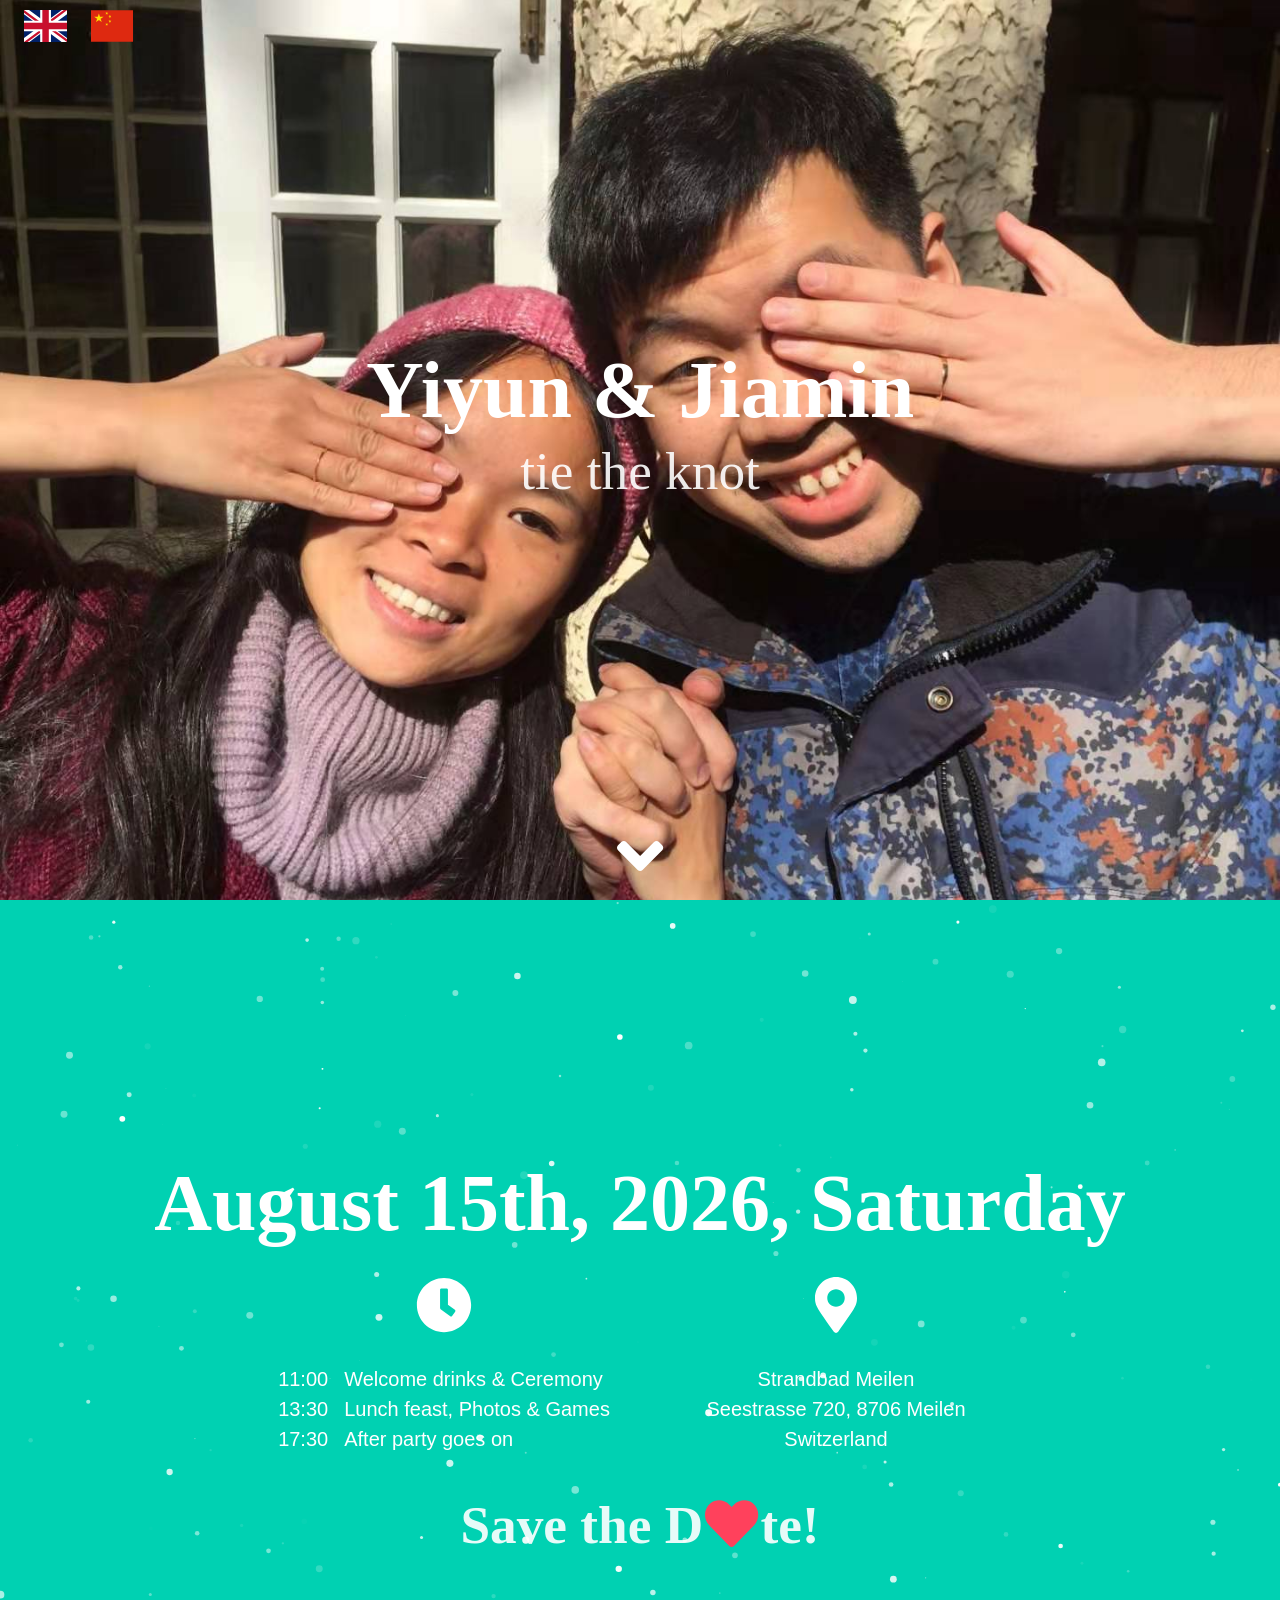
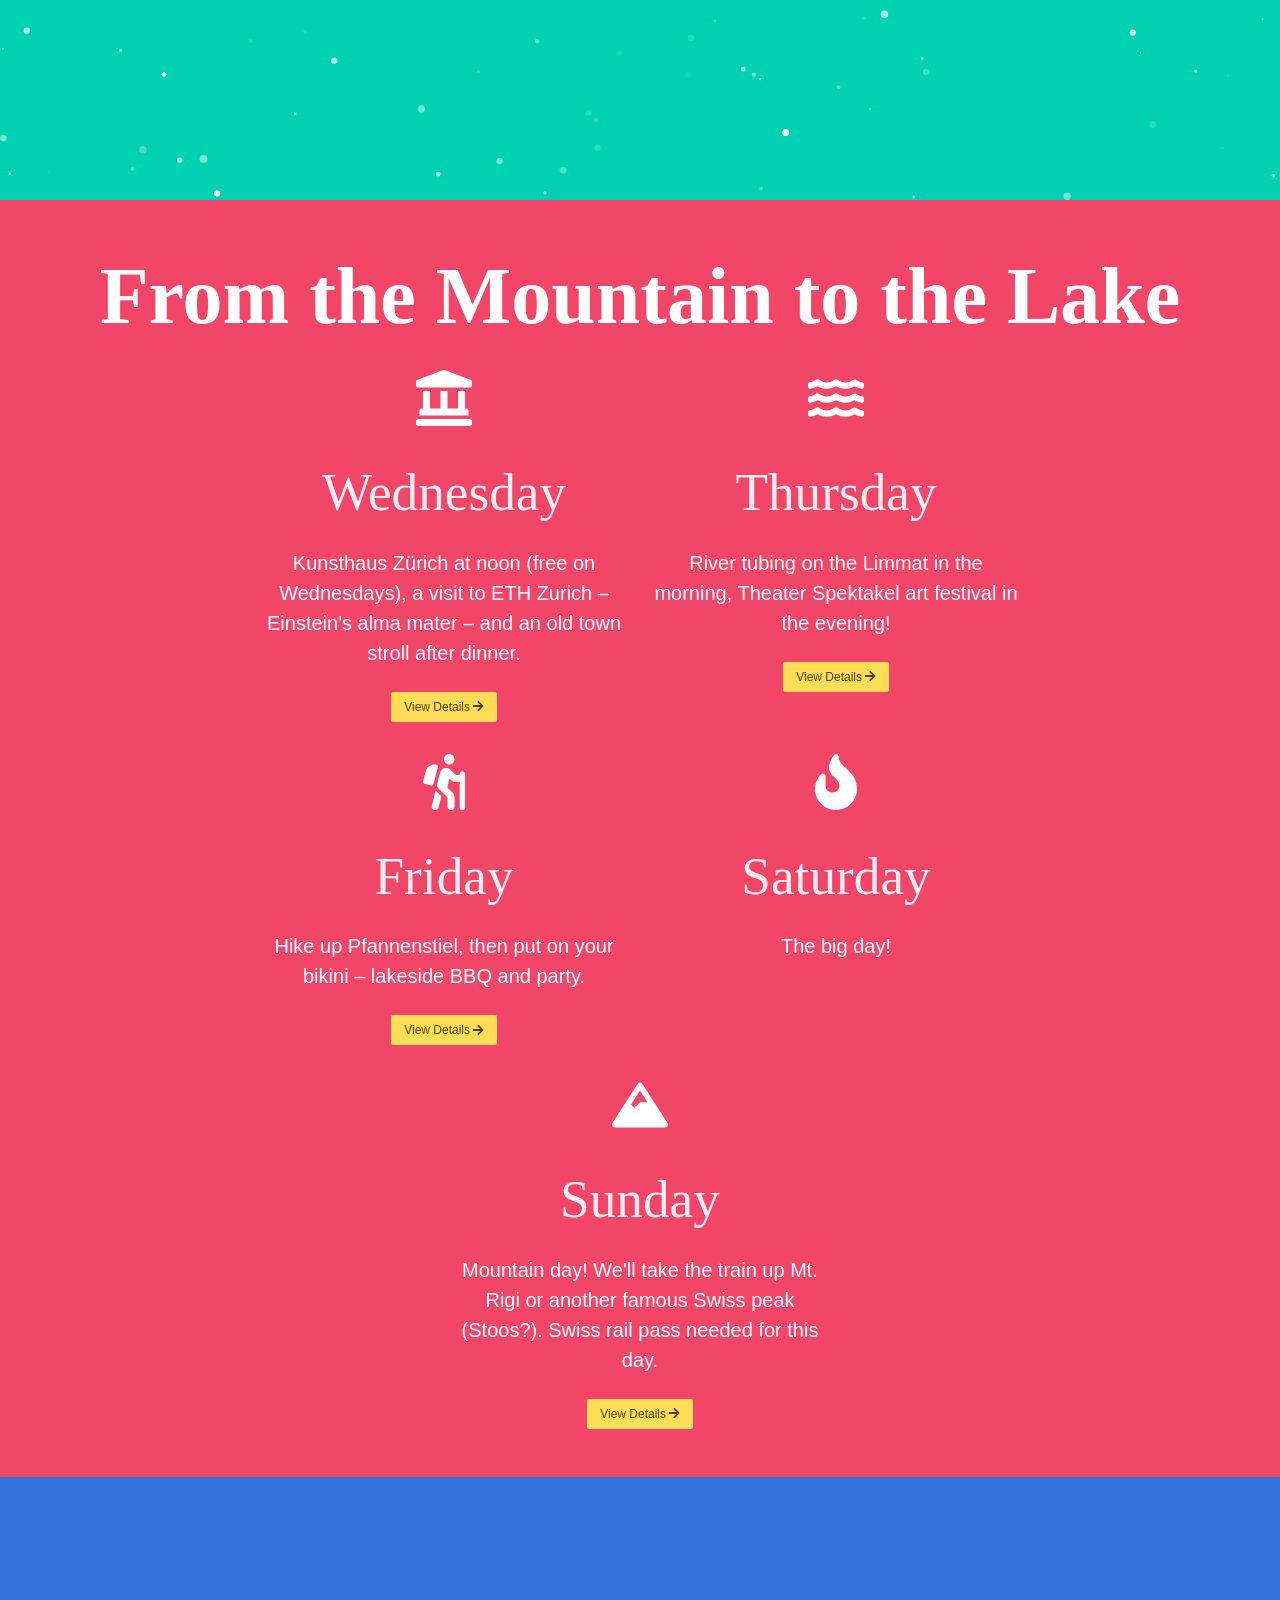
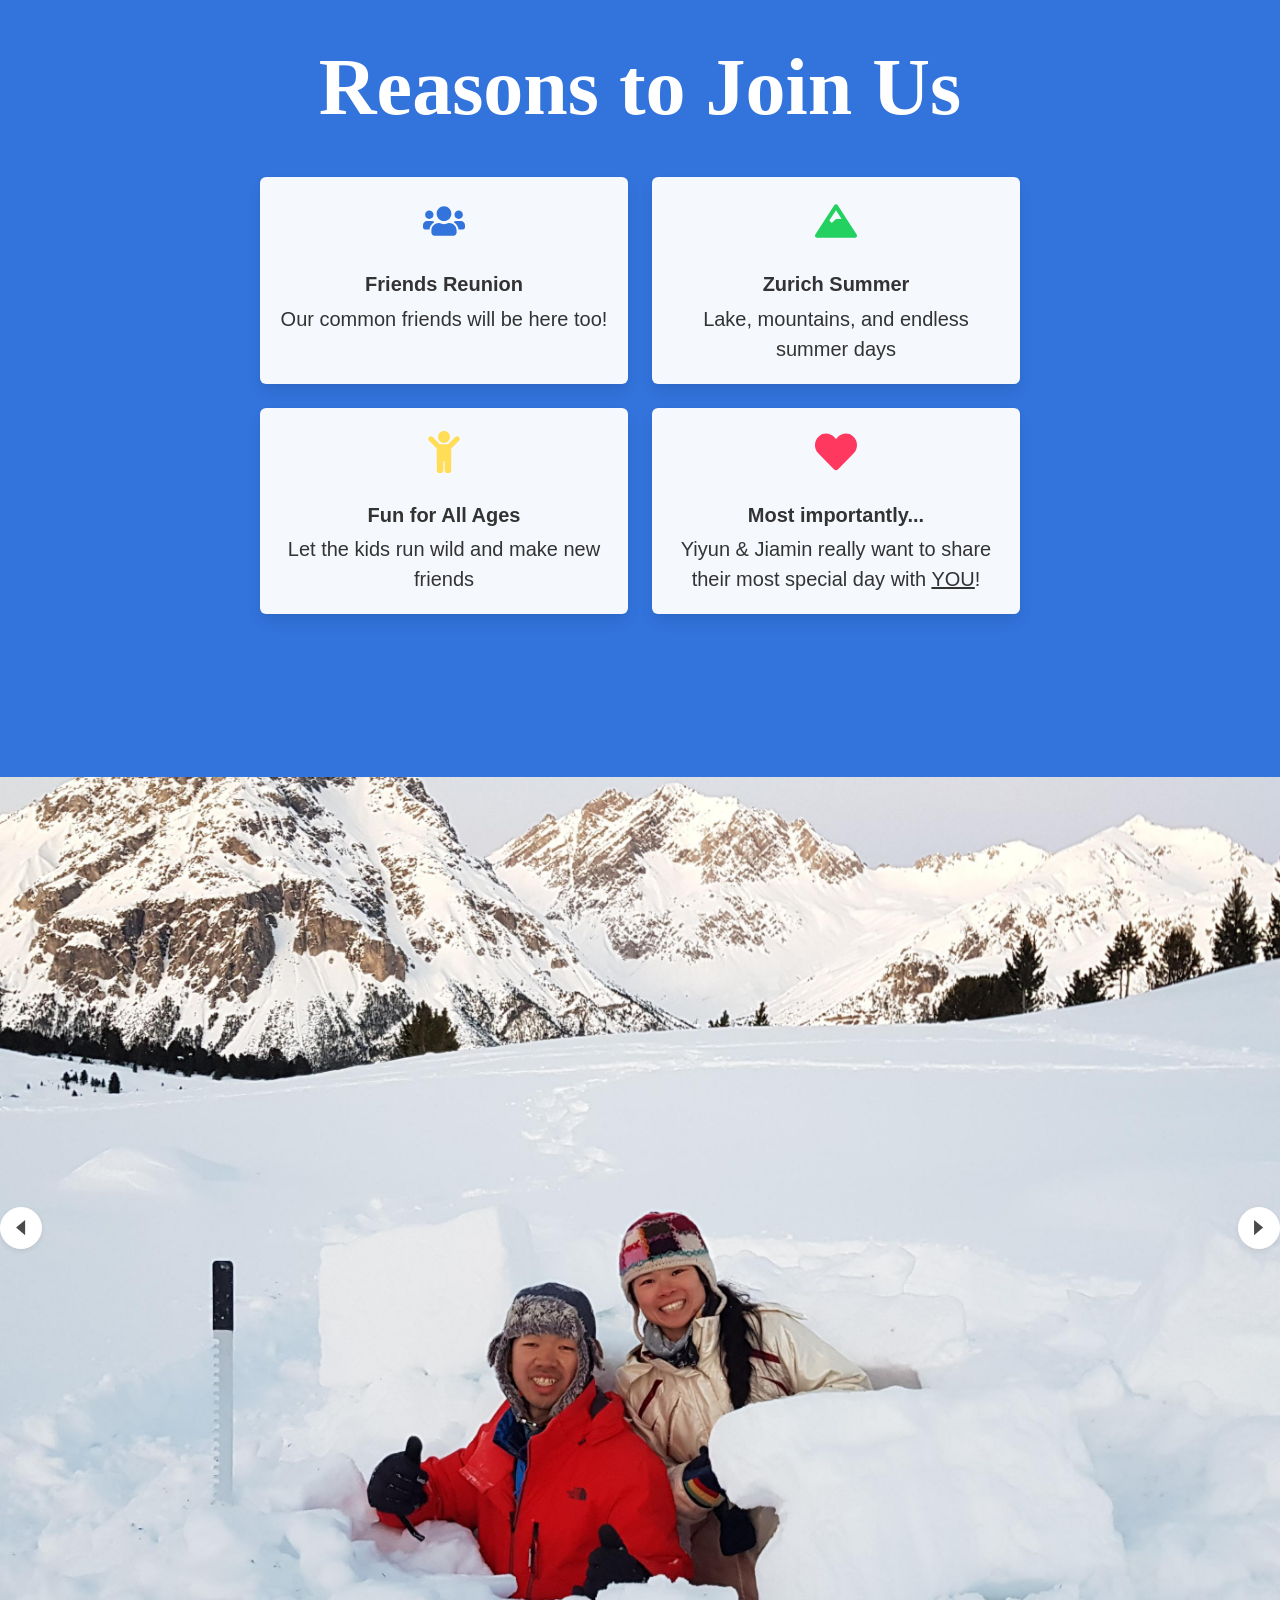
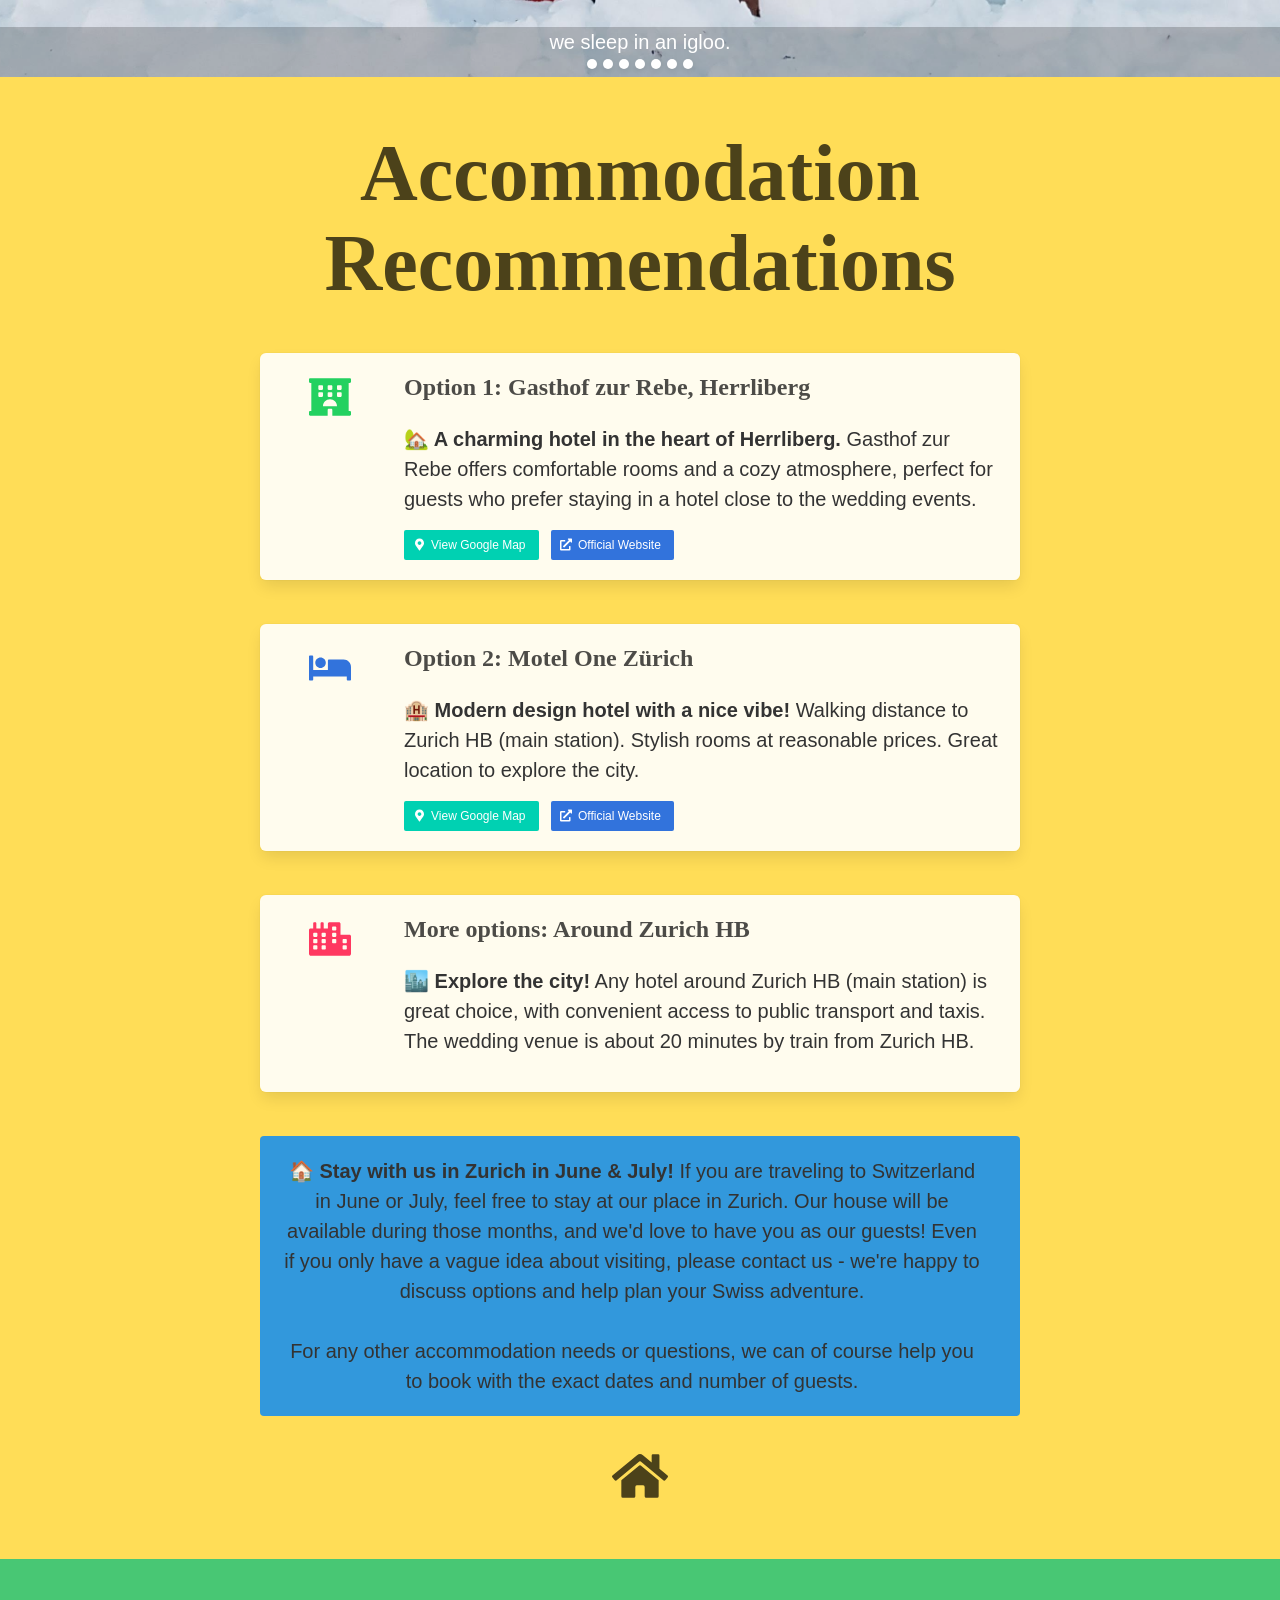
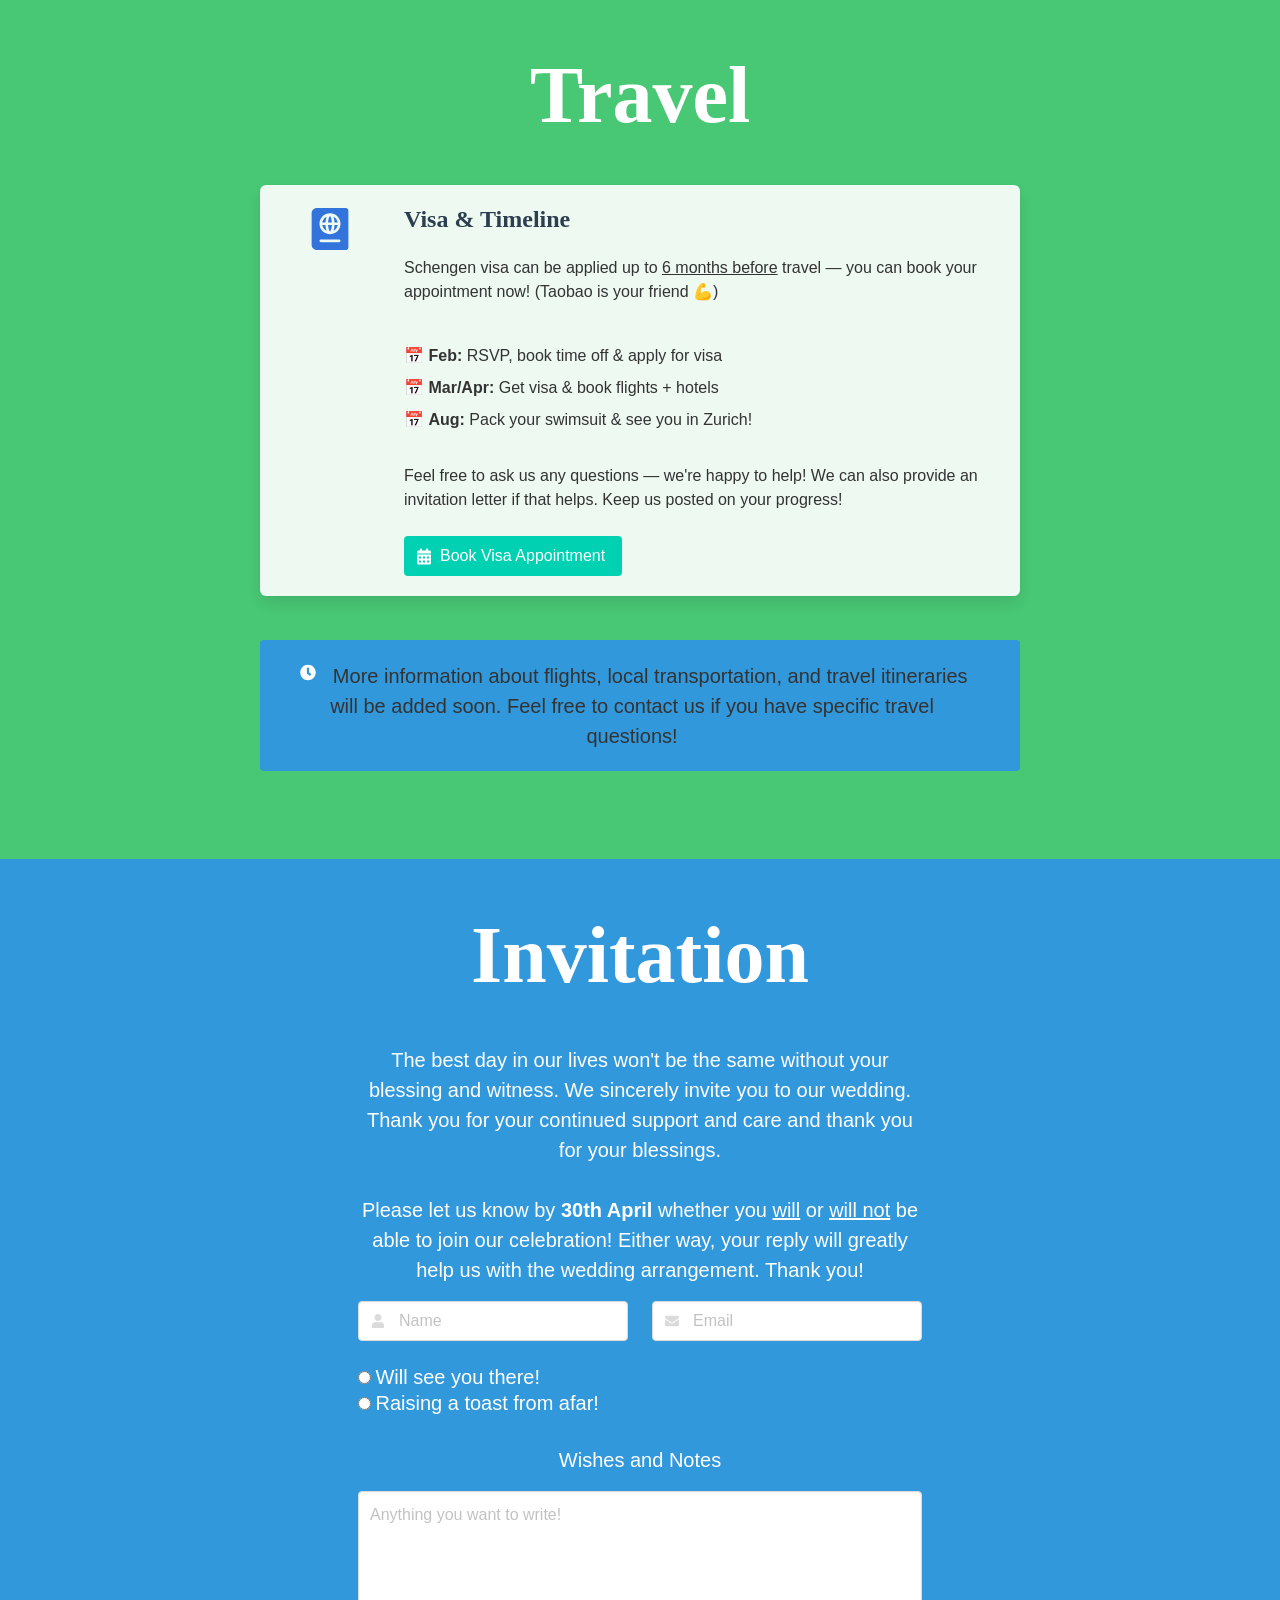
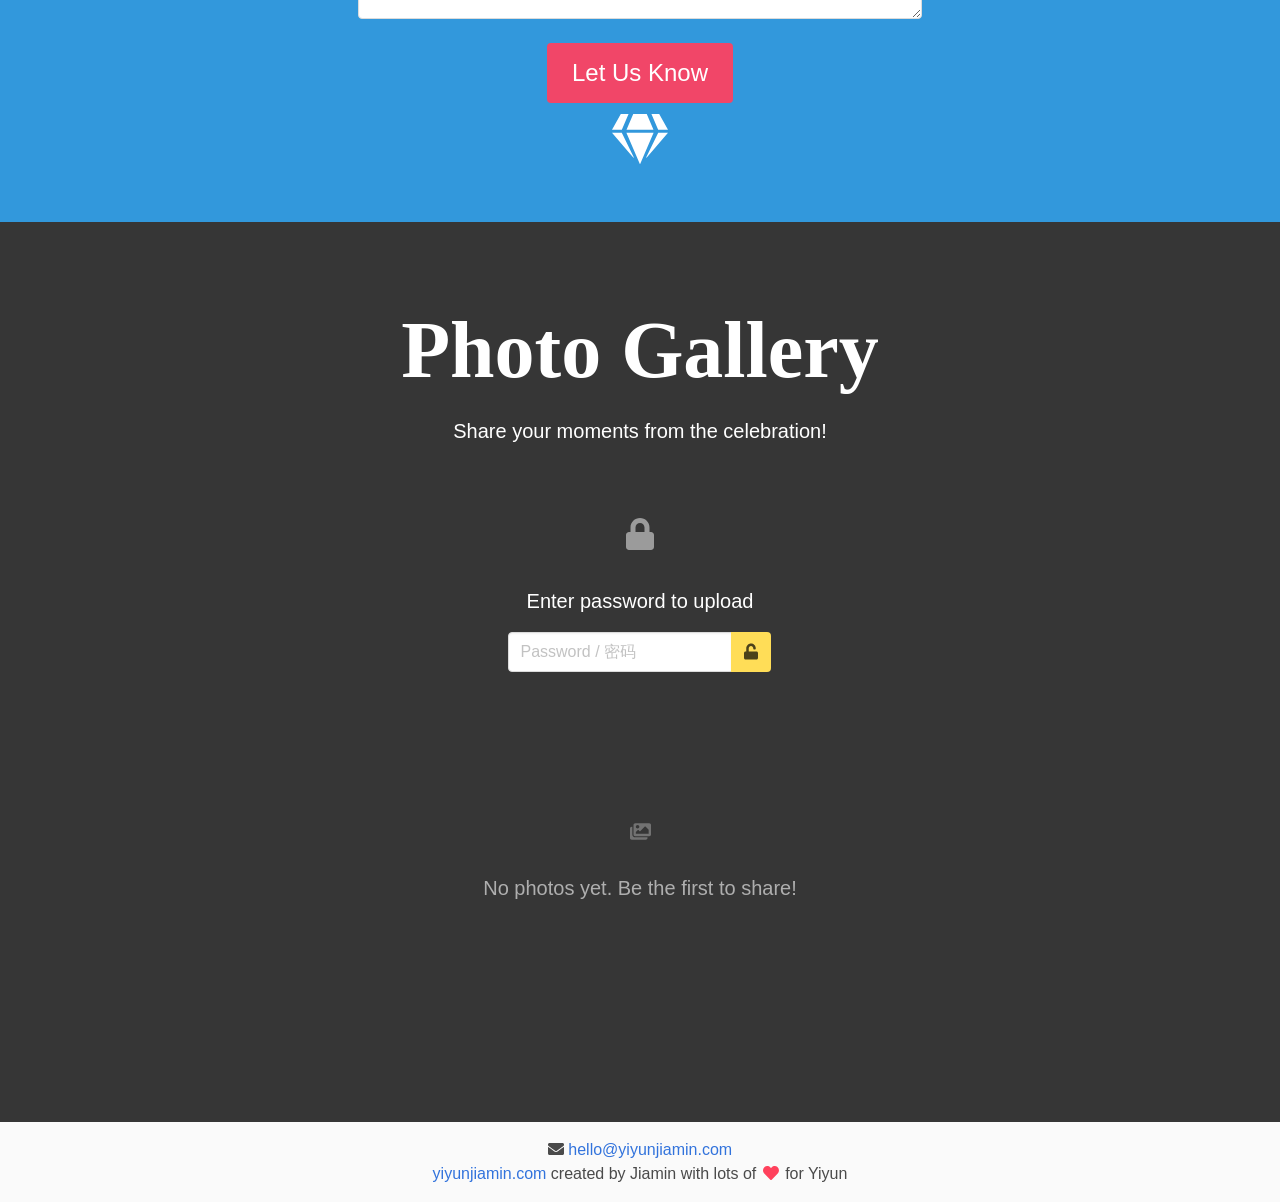
==== commit 86c2a69f: "Shift Saturday schedule 30 minutes later (11:00 / 13:30 / 17:30) Co-Authored-By: Claude Fable 5 <nor" ====
--- a/index.html
+++ b/index.html
@@ -200,14 +200,14 @@
             <br>
             <div class="info" data-translatable>
               <table style="margin: 0 auto; text-align: left;">
-                <tr><td style="padding-right: 1rem;">10:30</td><td>Welcome drinks & Ceremony</td></tr>
-                <tr><td style="padding-right: 1rem;">13:00</td><td>Lunch feast, Photos & Games</td></tr>
-                <tr><td style="padding-right: 1rem;">17:00</td><td>After party goes on</td></tr>
+                <tr><td style="padding-right: 1rem;">11:00</td><td>Welcome drinks & Ceremony</td></tr>
+                <tr><td style="padding-right: 1rem;">13:30</td><td>Lunch feast, Photos & Games</td></tr>
+                <tr><td style="padding-right: 1rem;">17:30</td><td>After party goes on</td></tr>
               </table>
               <table style="margin: 0 auto; text-align: left;">
-                <tr><td style="padding-right: 1rem;">10:30</td><td>迎宾酒水 & 仪式</td></tr>
-                <tr><td style="padding-right: 1rem;">13:00</td><td>午宴、拍照 & 跑跑跳跳</td></tr>
-                <tr><td style="padding-right: 1rem;">17:00</td><td>派对继续</td></tr>
+                <tr><td style="padding-right: 1rem;">11:00</td><td>迎宾酒水 & 仪式</td></tr>
+                <tr><td style="padding-right: 1rem;">13:30</td><td>午宴、拍照 & 跑跑跳跳</td></tr>
+                <tr><td style="padding-right: 1rem;">17:30</td><td>派对继续</td></tr>
               </table>
             </div>
           </div>
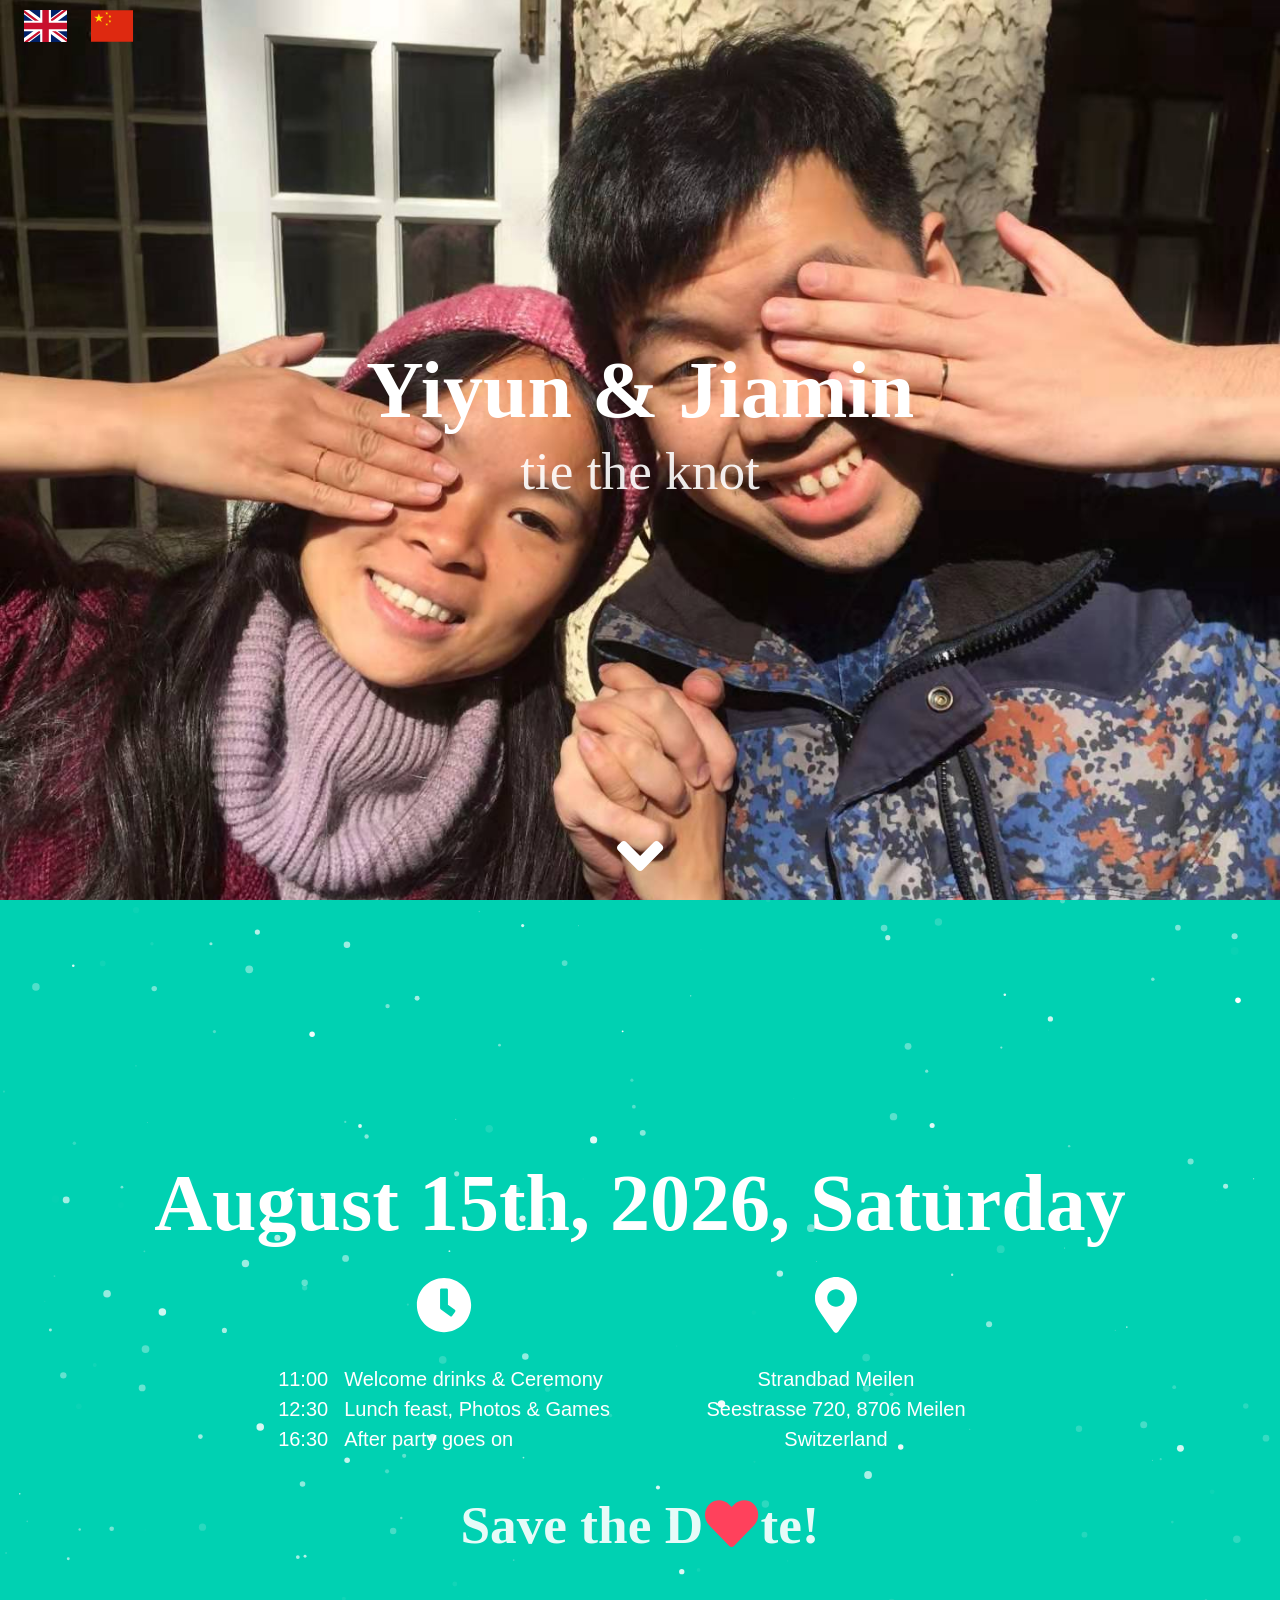
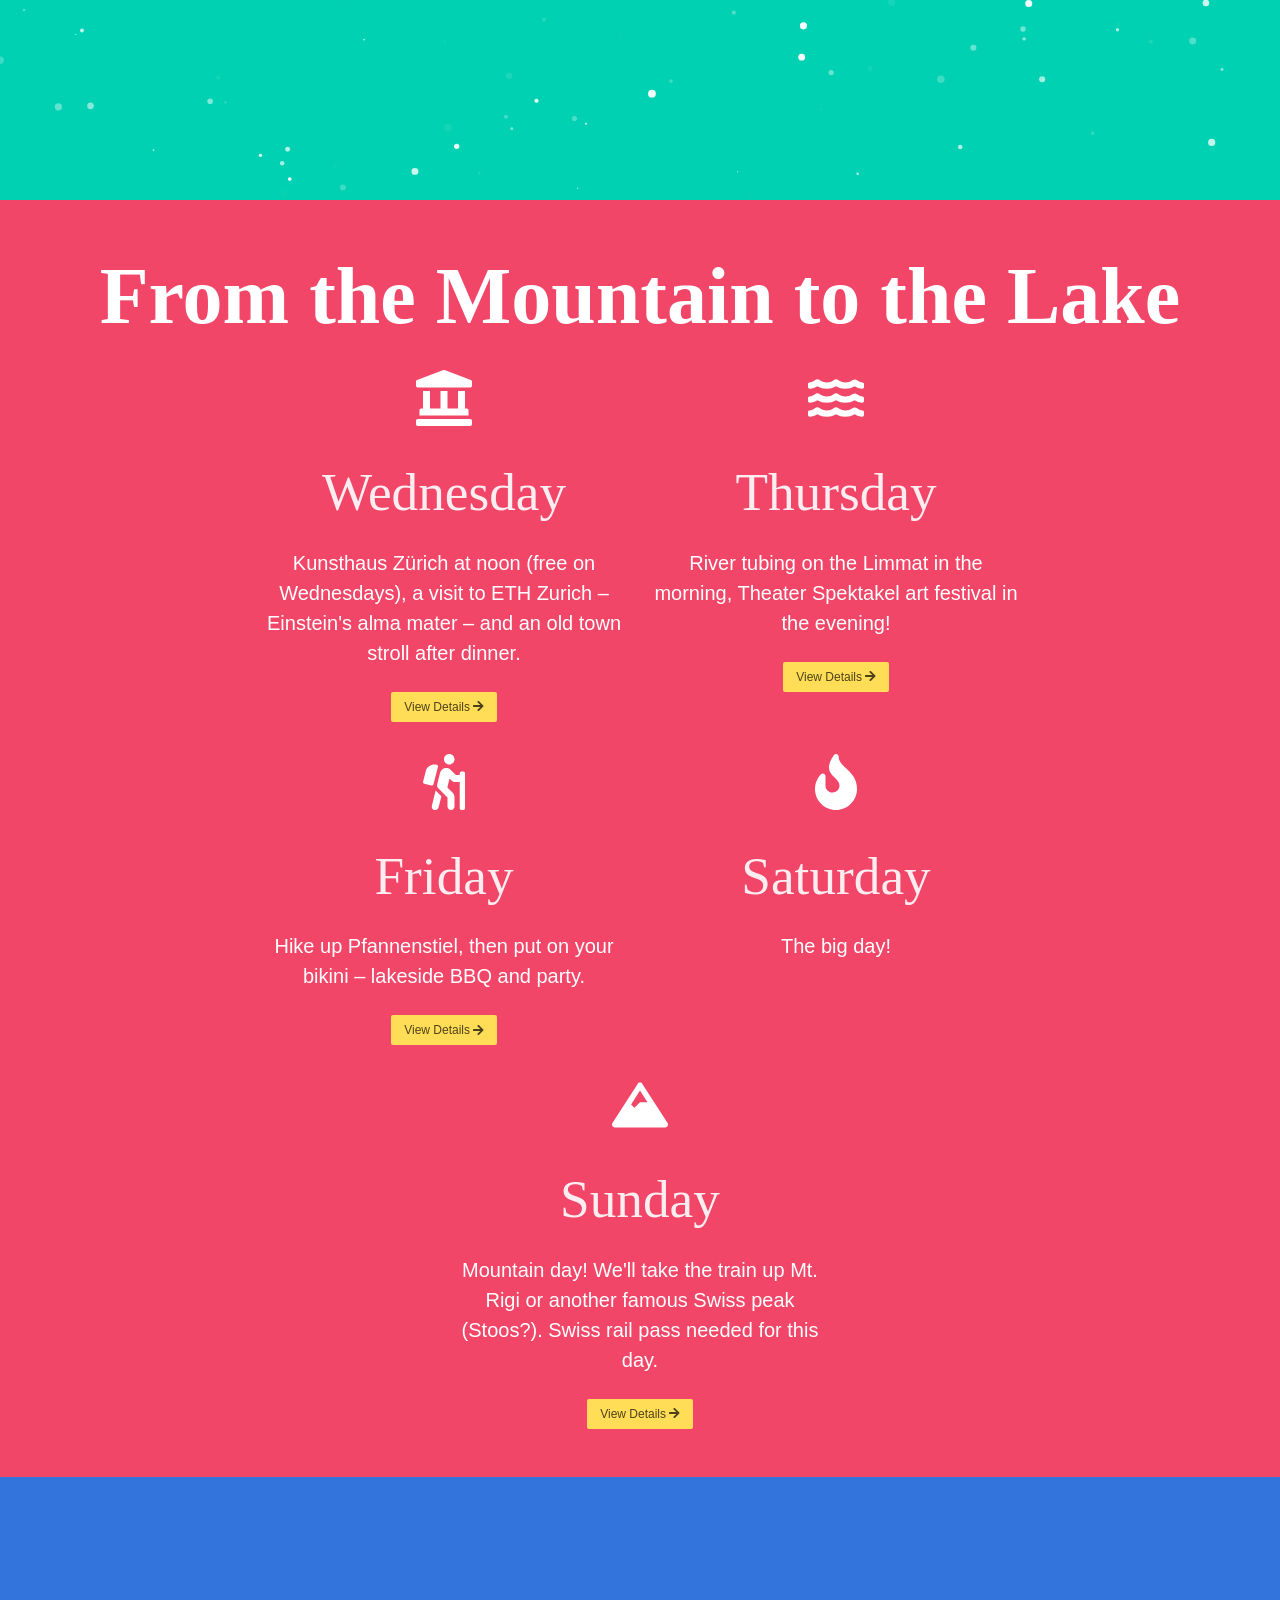
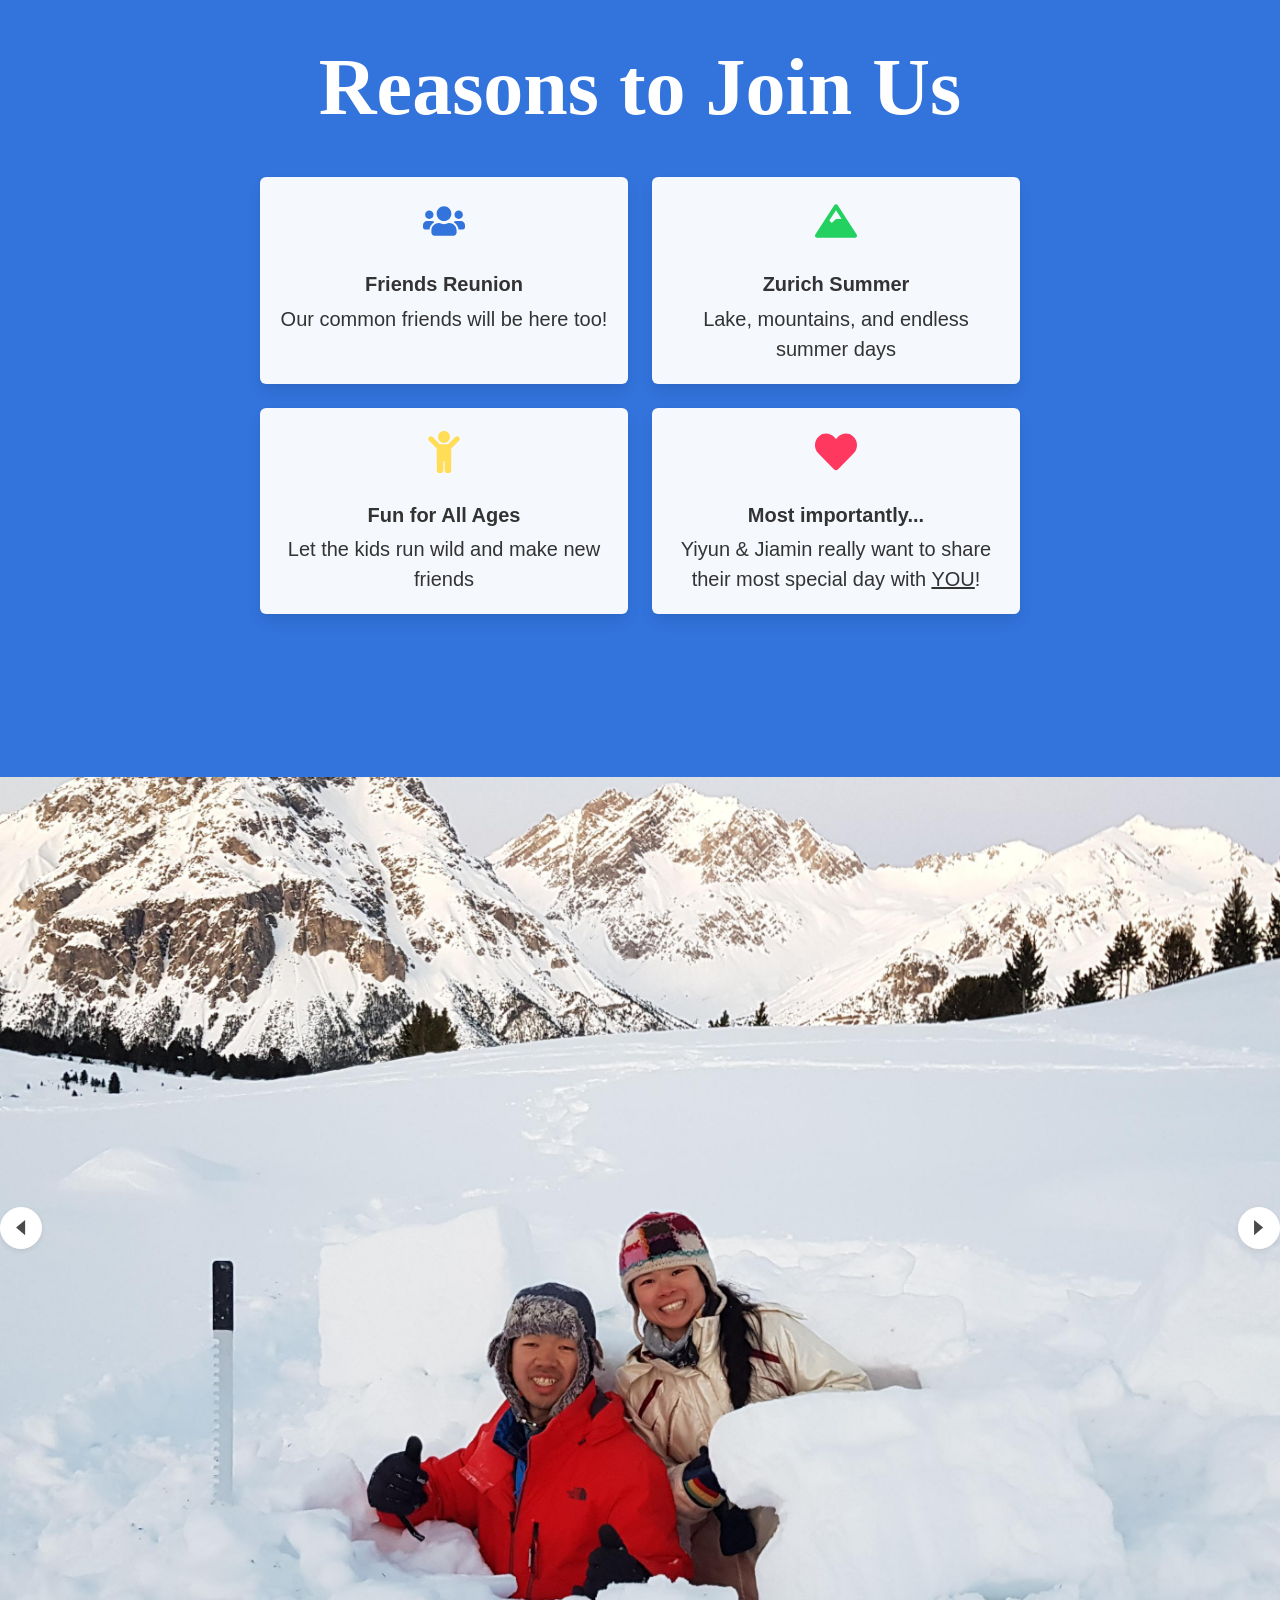
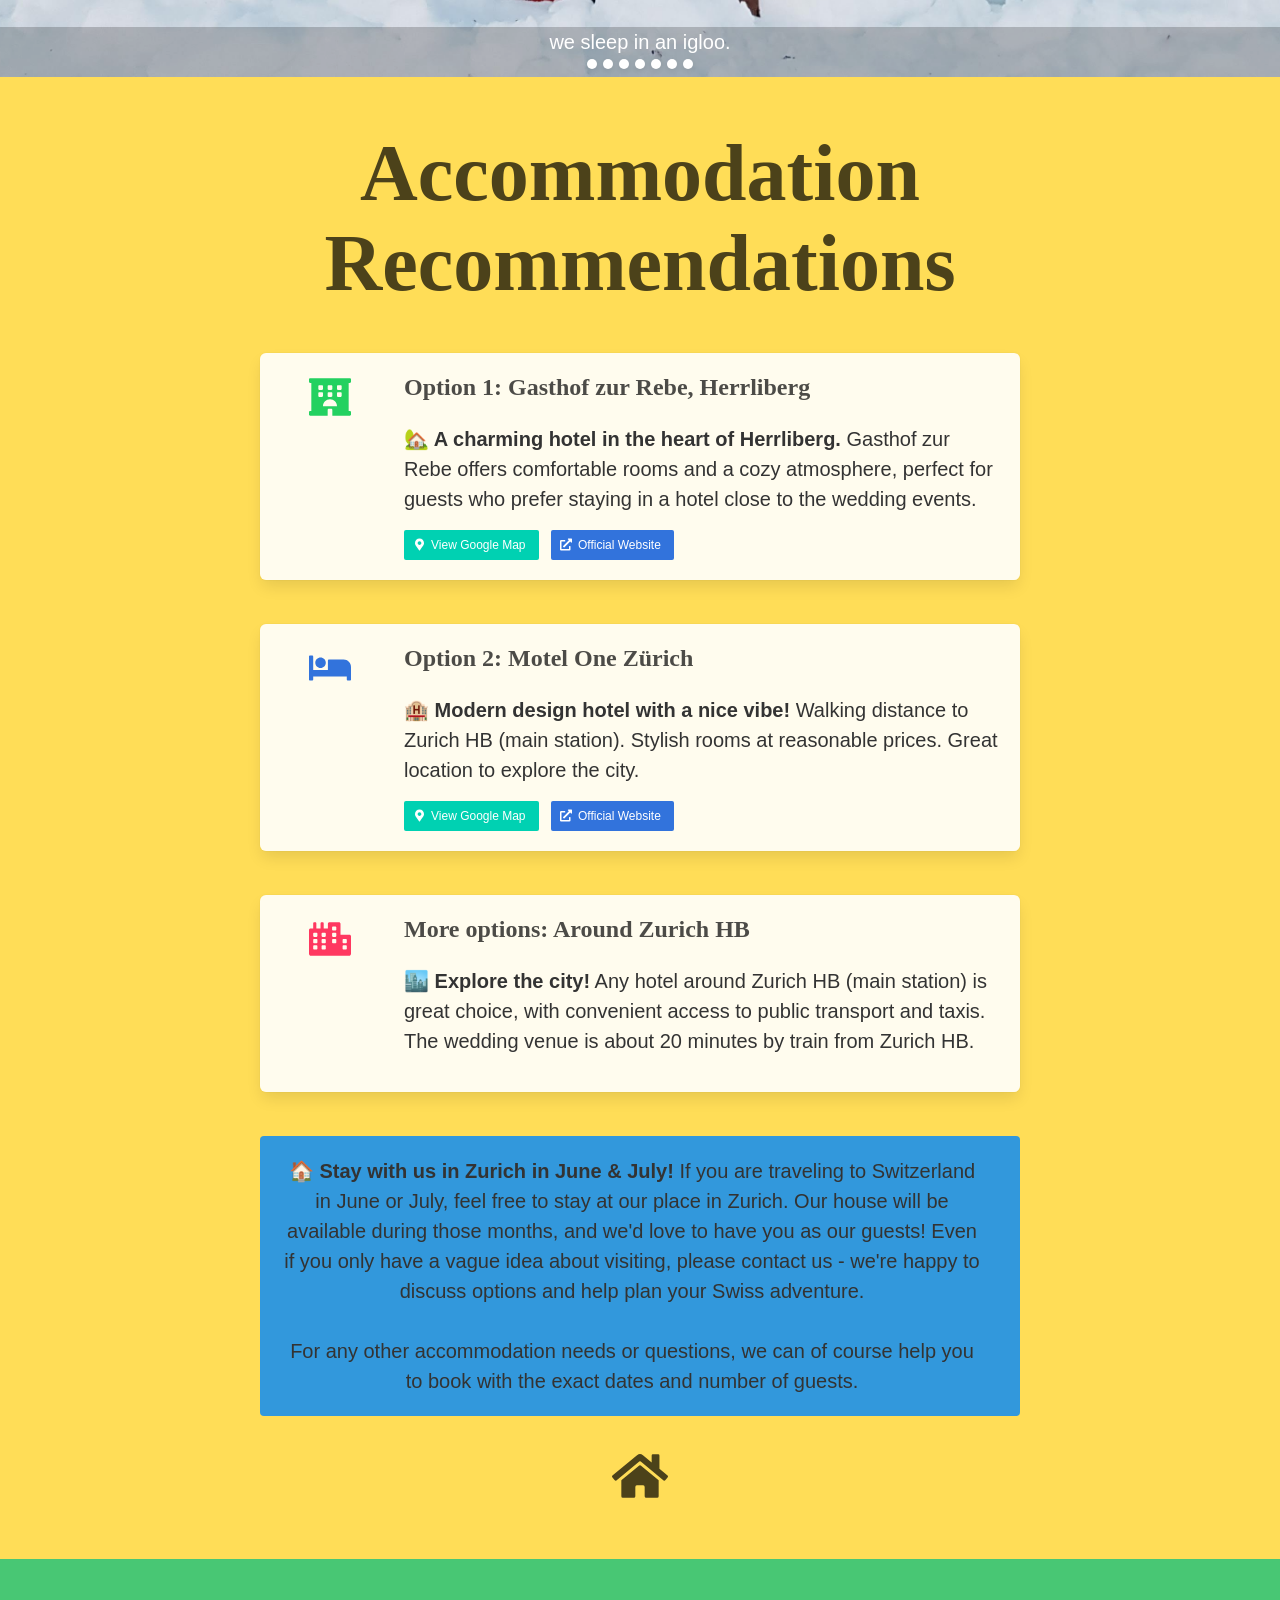
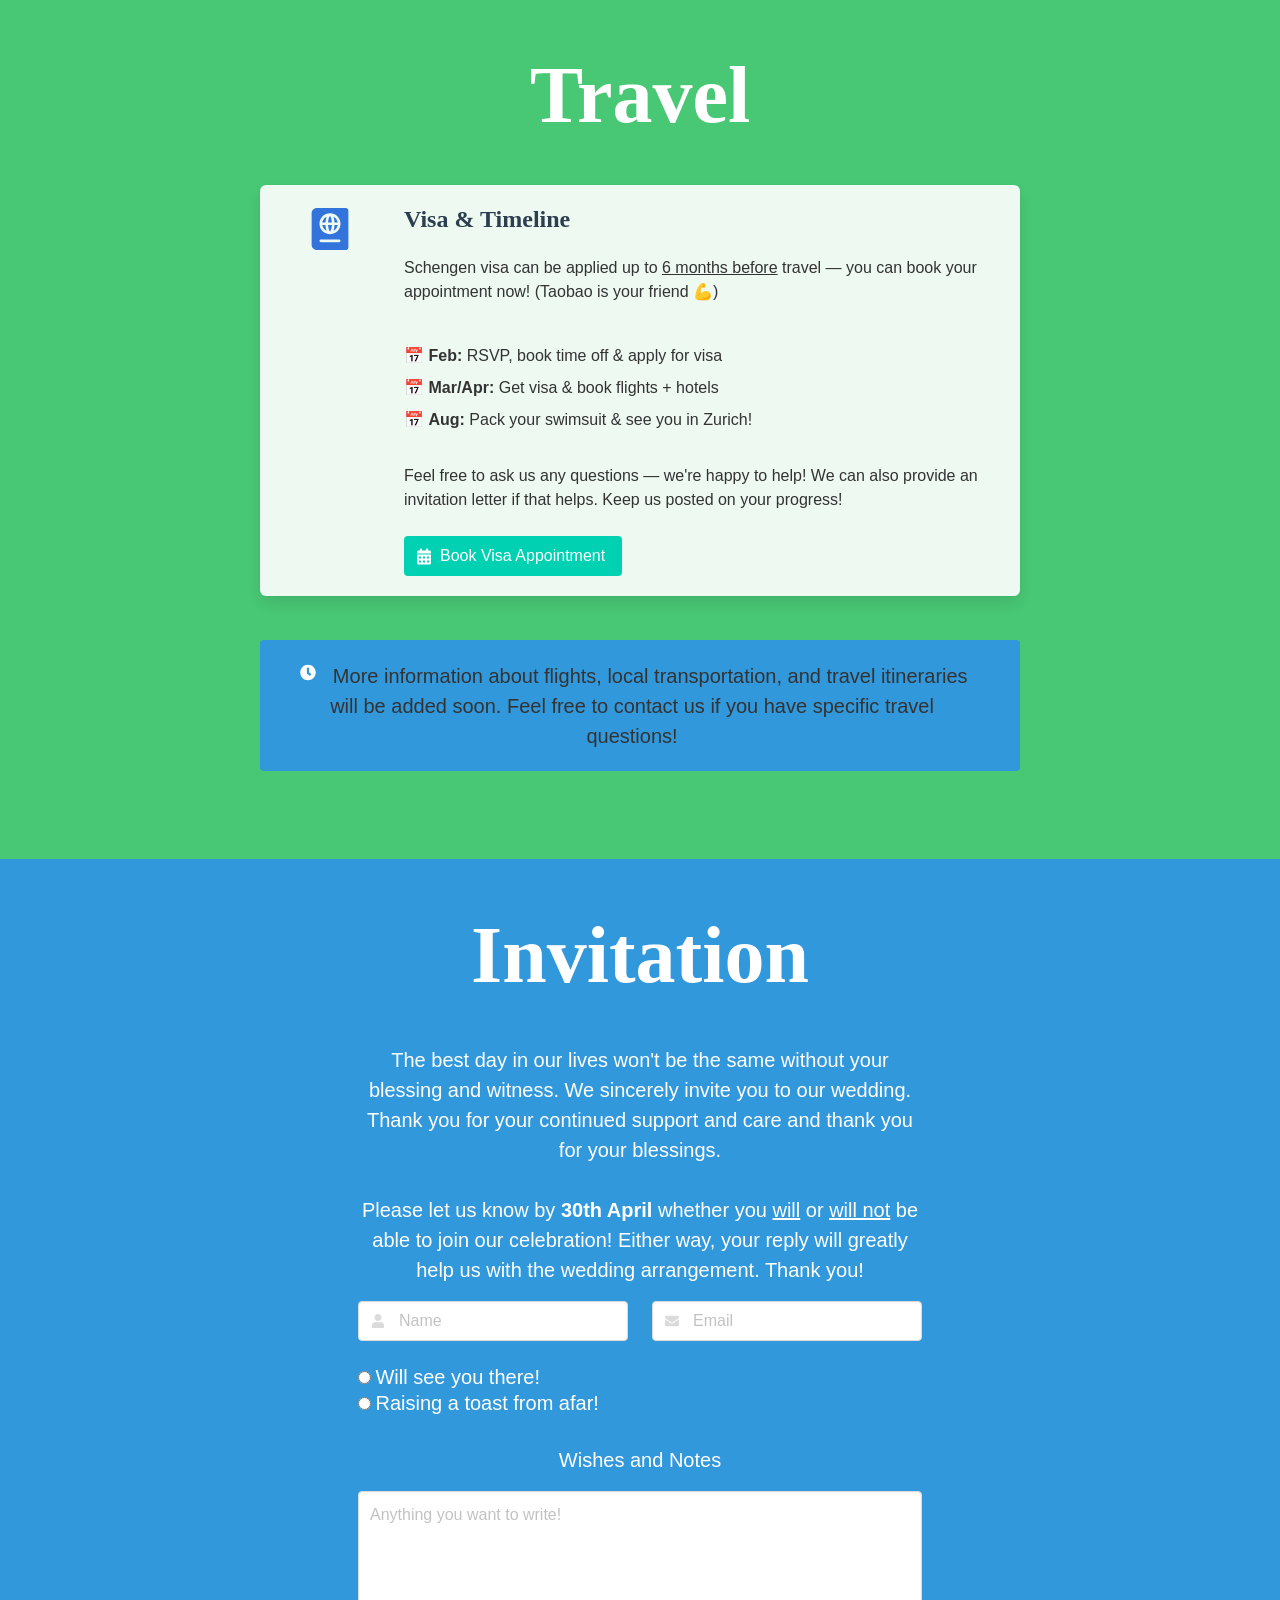
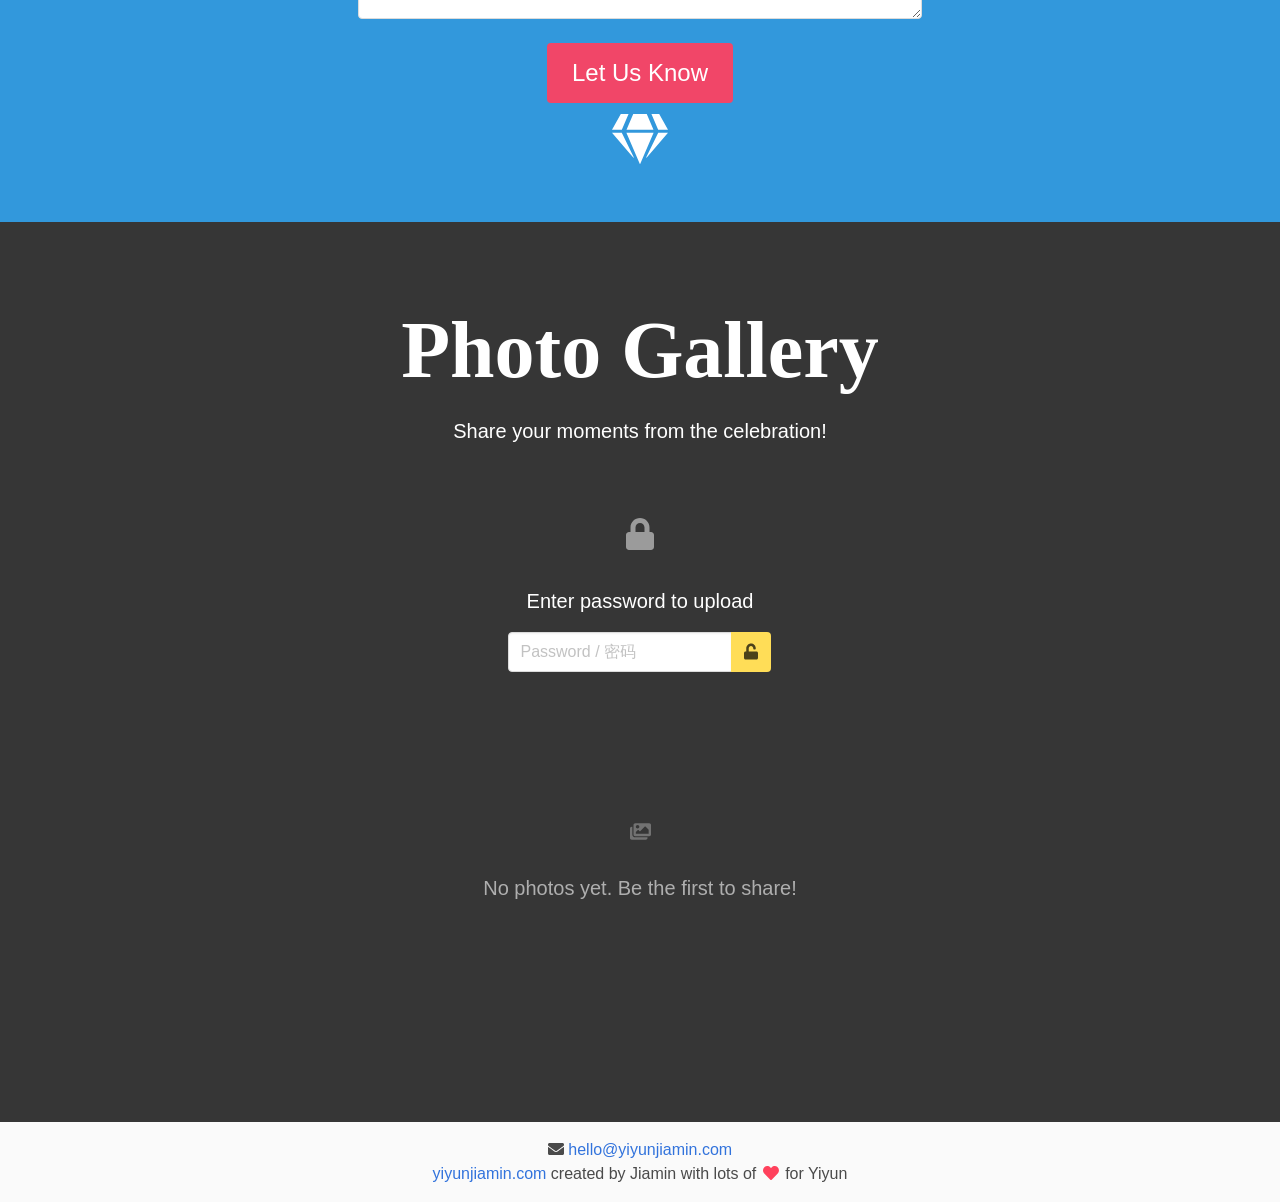
==== commit 8777a140: "Move lunch to 12:30 and after party to 16:30 Co-Authored-By: Claude Fable 5 <noreply@anthropic.com>" ====
--- a/index.html
+++ b/index.html
@@ -201,13 +201,13 @@
             <div class="info" data-translatable>
               <table style="margin: 0 auto; text-align: left;">
                 <tr><td style="padding-right: 1rem;">11:00</td><td>Welcome drinks & Ceremony</td></tr>
-                <tr><td style="padding-right: 1rem;">13:30</td><td>Lunch feast, Photos & Games</td></tr>
-                <tr><td style="padding-right: 1rem;">17:30</td><td>After party goes on</td></tr>
+                <tr><td style="padding-right: 1rem;">12:30</td><td>Lunch feast, Photos & Games</td></tr>
+                <tr><td style="padding-right: 1rem;">16:30</td><td>After party goes on</td></tr>
               </table>
               <table style="margin: 0 auto; text-align: left;">
                 <tr><td style="padding-right: 1rem;">11:00</td><td>迎宾酒水 & 仪式</td></tr>
-                <tr><td style="padding-right: 1rem;">13:30</td><td>午宴、拍照 & 跑跑跳跳</td></tr>
-                <tr><td style="padding-right: 1rem;">17:30</td><td>派对继续</td></tr>
+                <tr><td style="padding-right: 1rem;">12:30</td><td>午宴、拍照 & 跑跑跳跳</td></tr>
+                <tr><td style="padding-right: 1rem;">16:30</td><td>派对继续</td></tr>
               </table>
             </div>
           </div>
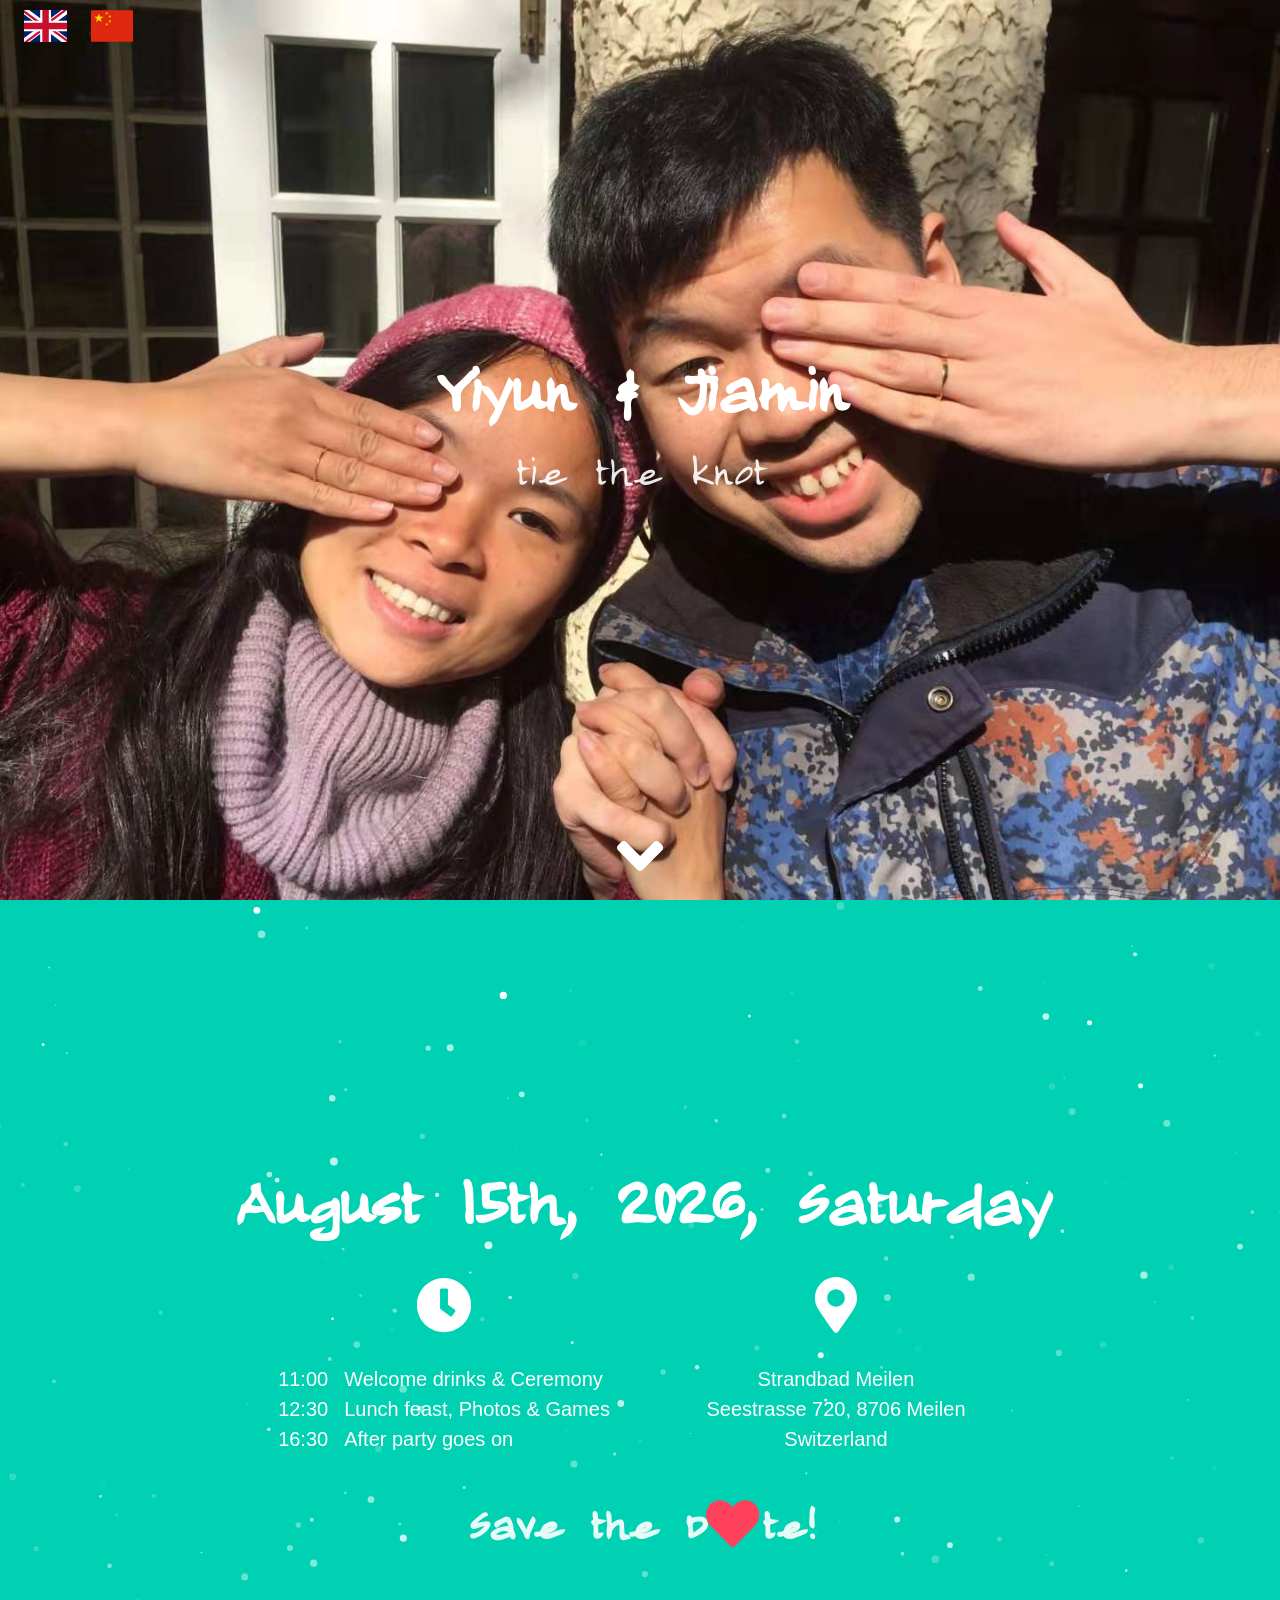
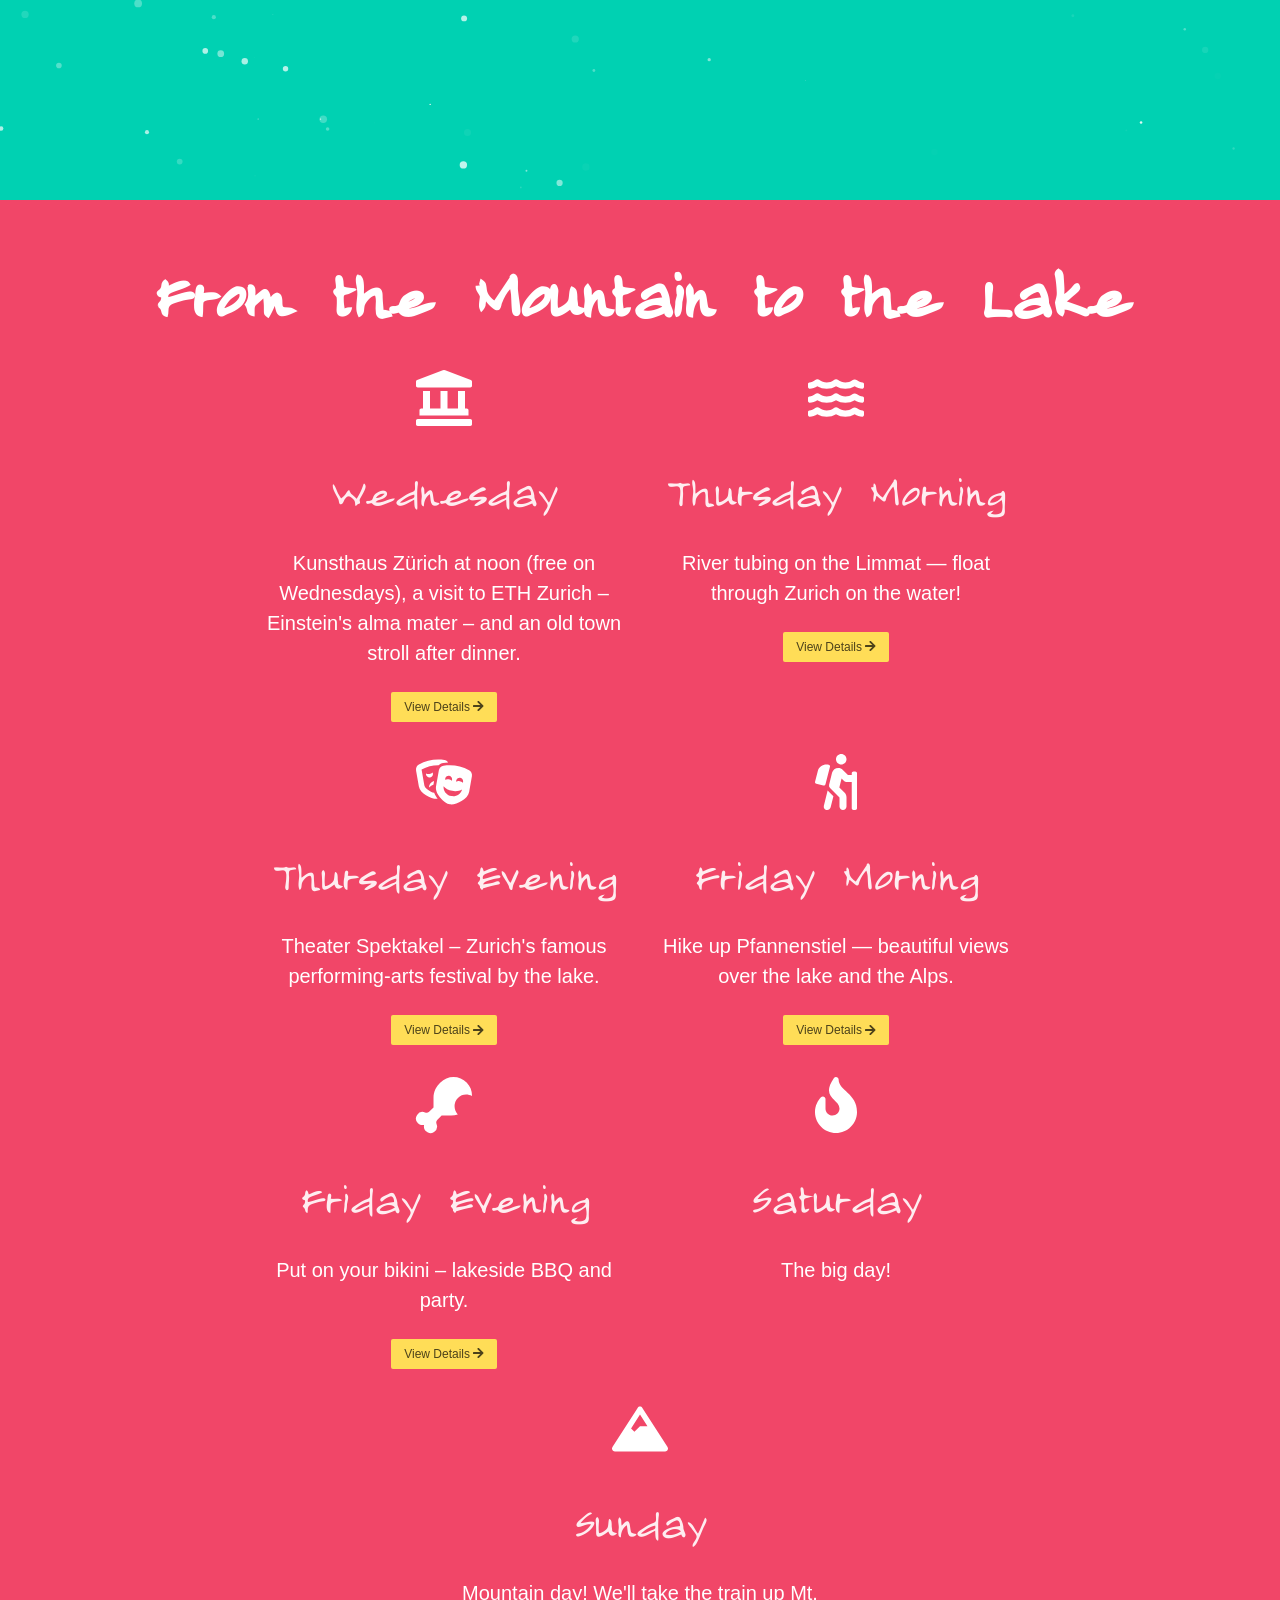
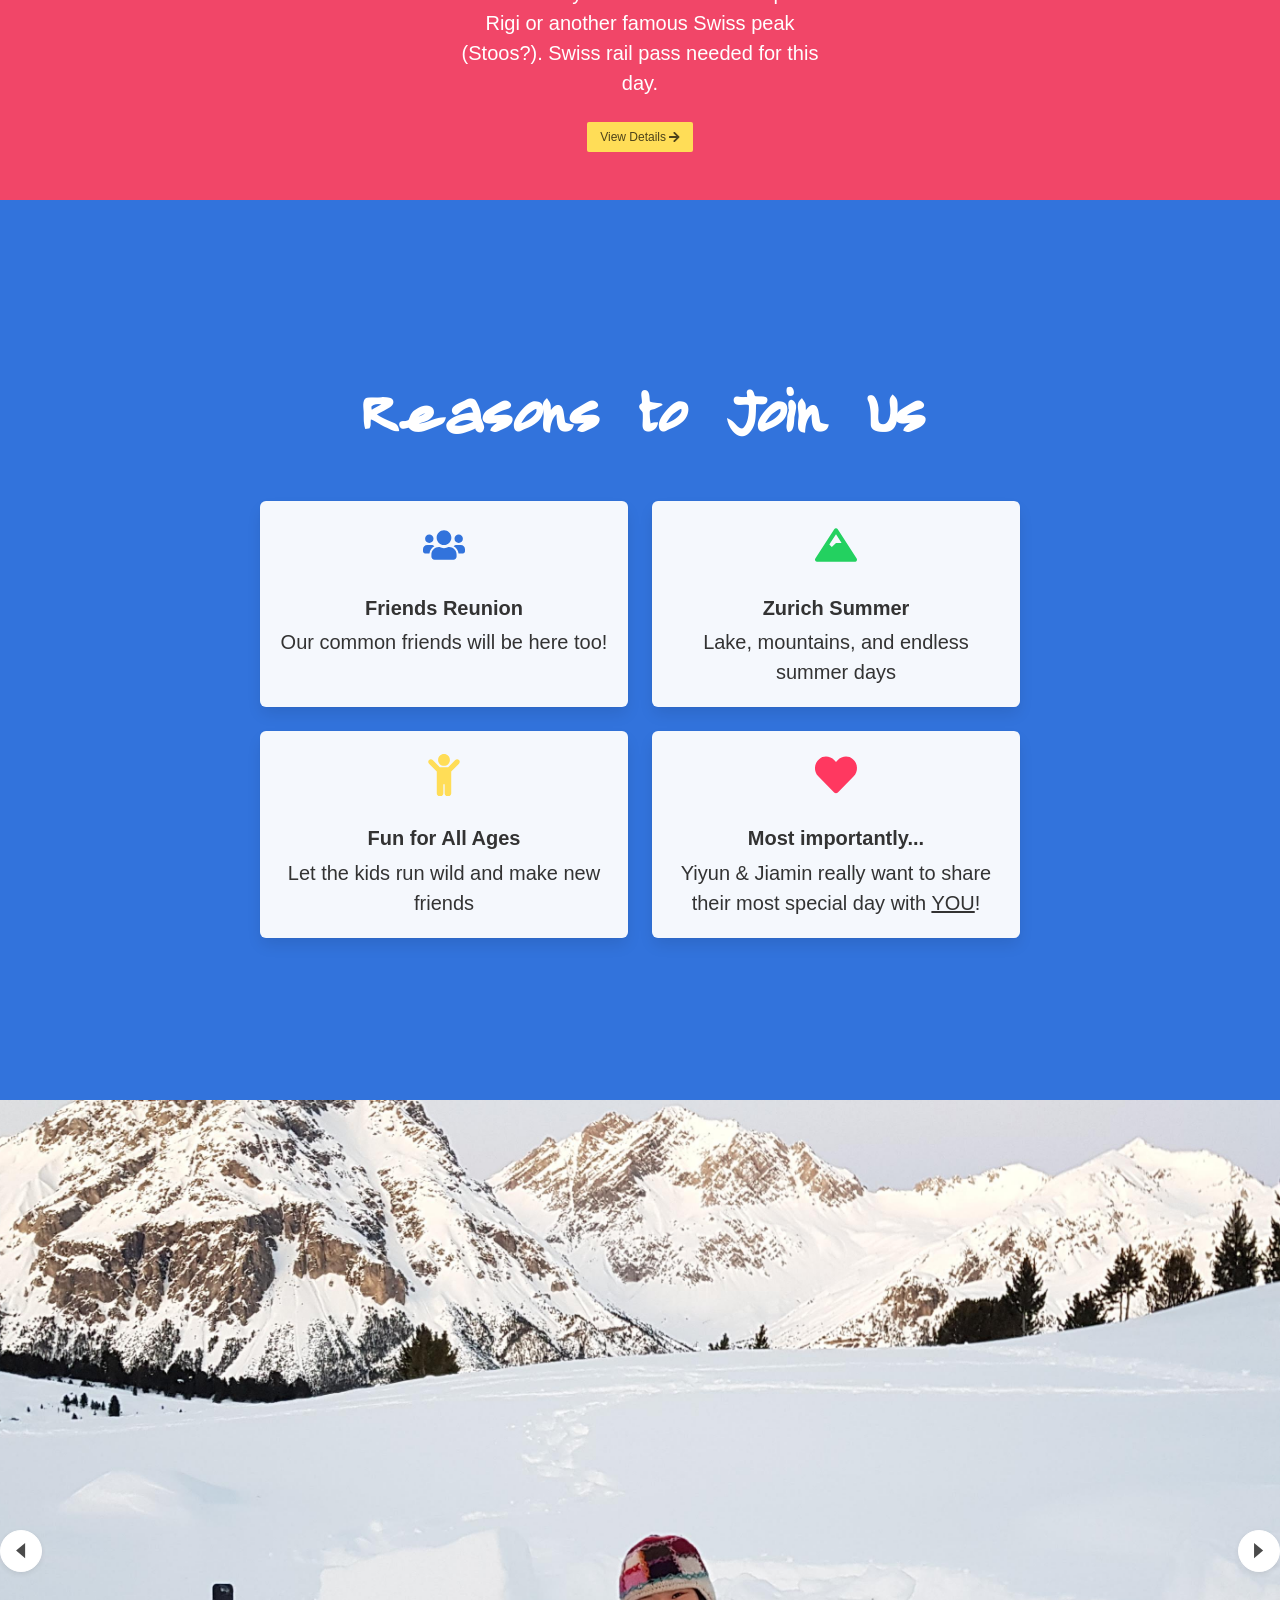
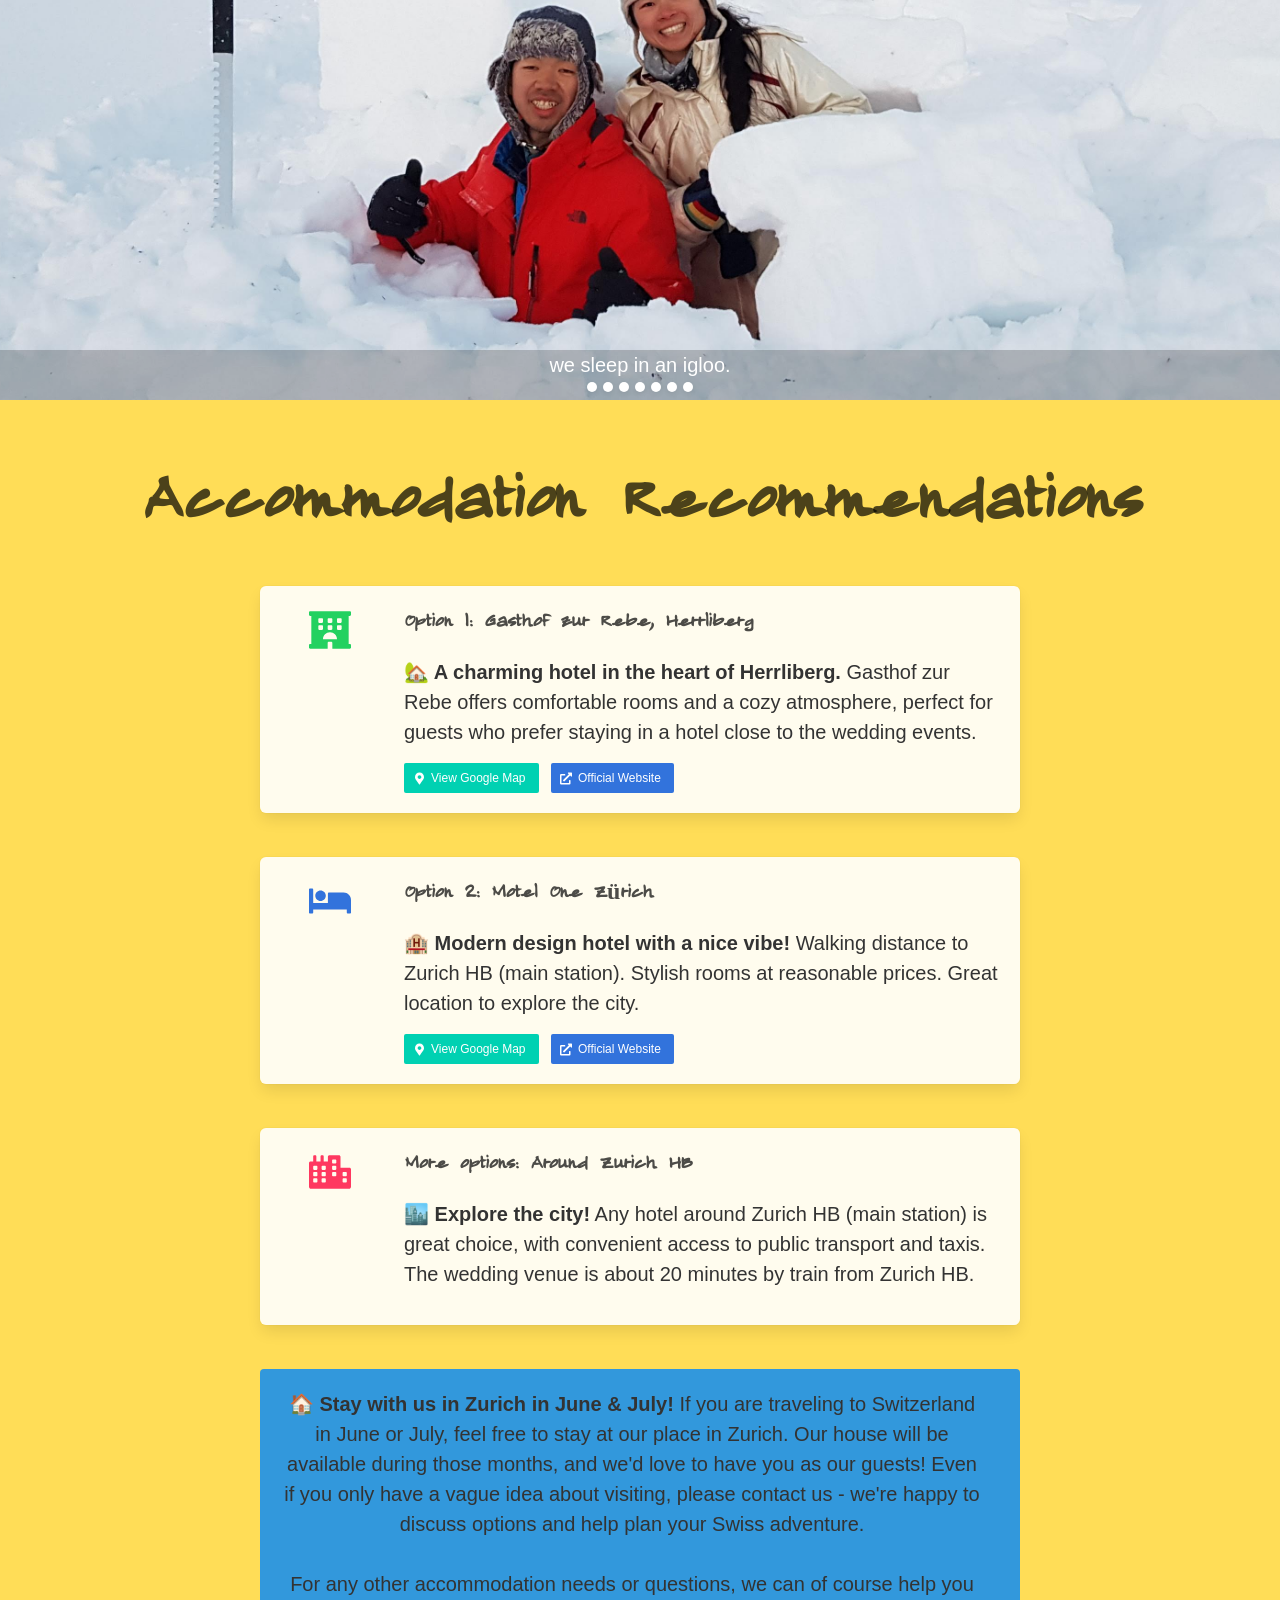
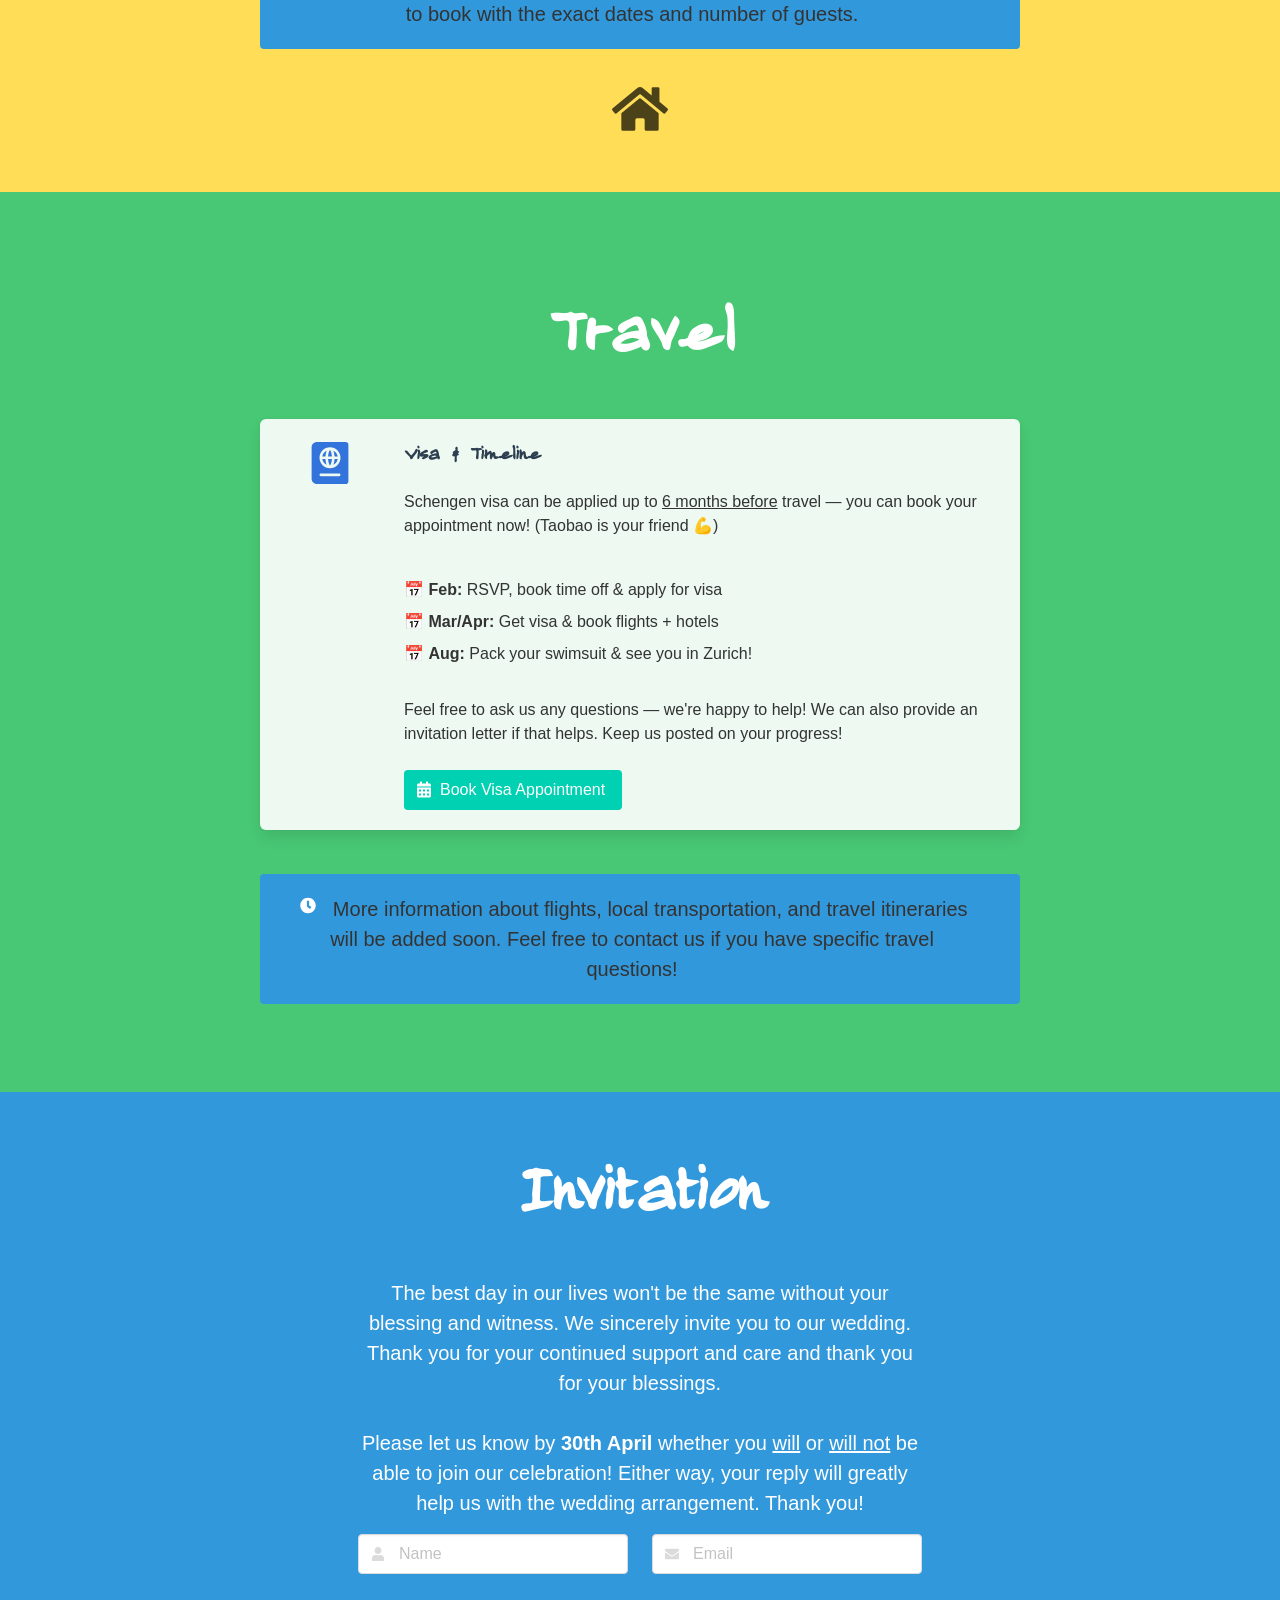
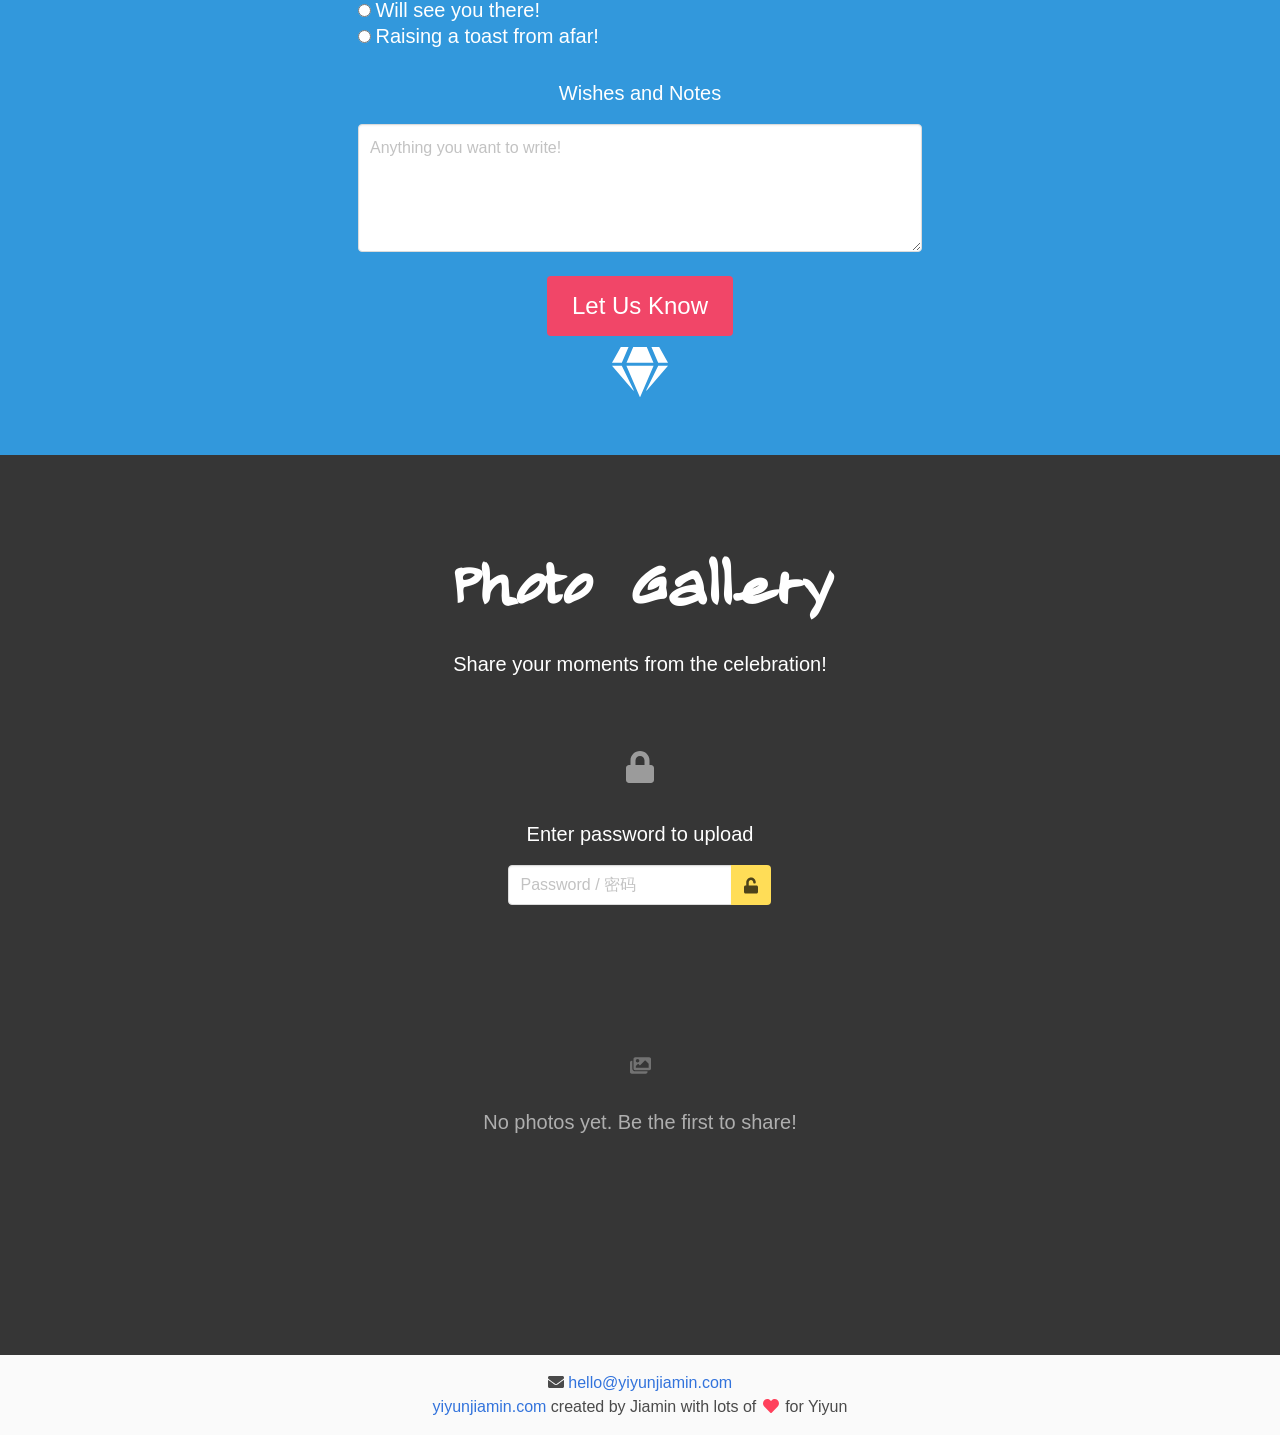
==== commit 2faf67c7: "Split Thursday and Friday into one page per activity; fix Chinese font subset - thursday.html -> thu" ====
--- a/index.html
+++ b/index.html
@@ -269,7 +269,7 @@
             </a>
           </div>
           <div class="column is-5 is-4-desktop">
-            <a href="thursday.html" style="color: inherit; text-decoration: none; display: block; transition: all 0.3s ease;"
+            <a href="thursday-tubing.html" style="color: inherit; text-decoration: none; display: block; transition: all 0.3s ease;"
                onmouseover="this.style.transform='scale(1.05)'"
                onmouseout="this.style.transform='scale(1)'">
               <br>
@@ -278,10 +278,10 @@
               </span>
               <br><br>
               <h2 class="subtitle" data-translatable>
-              Thursday // 周四
+              Thursday Morning // 周四上午
               </h2>
               <h5 class="info" data-translatable>
-              River tubing on the Limmat in the morning, Theater Spektakel art festival in the evening! // 上午利马特河漂流，晚上苏黎世戏剧节！
+              River tubing on the Limmat — float through Zurich on the water! // 利马特河漂流——从水上穿越苏黎世！
               </h5>
               <br>
               <span class="button is-warning is-small heartbeathover" data-translatable>
@@ -293,7 +293,32 @@
 </div>
 <div class="columns is-centered">
   <div class="column is-5 is-4-desktop">
-    <a href="friday.html" style="color: inherit; text-decoration: none; display: block; transition: all 0.3s ease;"
+    <a href="thursday-festival.html" style="color: inherit; text-decoration: none; display: block; transition: all 0.3s ease;"
+       onmouseover="this.style.transform='scale(1.05)'"
+       onmouseout="this.style.transform='scale(1)'">
+      <br>
+      <span class="icon is-huge">
+        <i class="fas fa-theater-masks"></i>
+      </span>
+      <br><br>
+
+      <h2 class="subtitle" data-translatable>
+        Thursday Evening // 周四晚上
+      </h2>
+      <h5 class="info" data-translatable>
+        Theater Spektakel – Zurich's famous performing-arts festival by the lake.
+        // 苏黎世戏剧节——湖边的著名艺术节。
+      </h5>
+      <br>
+      <span class="button is-warning is-small heartbeathover" data-translatable>
+        <span>View Details&nbsp;<i class="fas fa-arrow-right"></i></span>
+        <span>查看详情&nbsp;<i class="fas fa-arrow-right"></i></span>
+      </span>
+    </a>
+  </div>
+
+  <div class="column is-5 is-4-desktop">
+    <a href="friday-hike.html" style="color: inherit; text-decoration: none; display: block; transition: all 0.3s ease;"
        onmouseover="this.style.transform='scale(1.05)'"
        onmouseout="this.style.transform='scale(1)'">
       <br>
@@ -303,11 +328,37 @@
       <br><br>
 
       <h2 class="subtitle" data-translatable>
-        Friday // 周五
+        Friday Morning // 周五上午
       </h2>
       <h5 class="info" data-translatable>
-        Hike up Pfannenstiel, then put on your bikini – lakeside BBQ and party.
-        // 爬Pfannenstiel山，然后穿上比基尼——湖边烧烤和派对。
+        Hike up Pfannenstiel — beautiful views over the lake and the Alps.
+        // 爬Pfannenstiel山——俯瞰湖景和阿尔卑斯山。
+      </h5>
+      <br>
+      <span class="button is-warning is-small heartbeathover" data-translatable>
+        <span>View Details&nbsp;<i class="fas fa-arrow-right"></i></span>
+        <span>查看详情&nbsp;<i class="fas fa-arrow-right"></i></span>
+      </span>
+    </a>
+  </div>
+</div>
+<div class="columns is-centered">
+  <div class="column is-5 is-4-desktop">
+    <a href="friday-bbq.html" style="color: inherit; text-decoration: none; display: block; transition: all 0.3s ease;"
+       onmouseover="this.style.transform='scale(1.05)'"
+       onmouseout="this.style.transform='scale(1)'">
+      <br>
+      <span class="icon is-huge">
+        <i class="fas fa-drumstick-bite"></i>
+      </span>
+      <br><br>
+
+      <h2 class="subtitle" data-translatable>
+        Friday Evening // 周五晚上
+      </h2>
+      <h5 class="info" data-translatable>
+        Put on your bikini – lakeside BBQ and party.
+        // 穿上比基尼——湖边烧烤和派对。
       </h5>
       <br>
       <span class="button is-warning is-small heartbeathover" data-translatable>
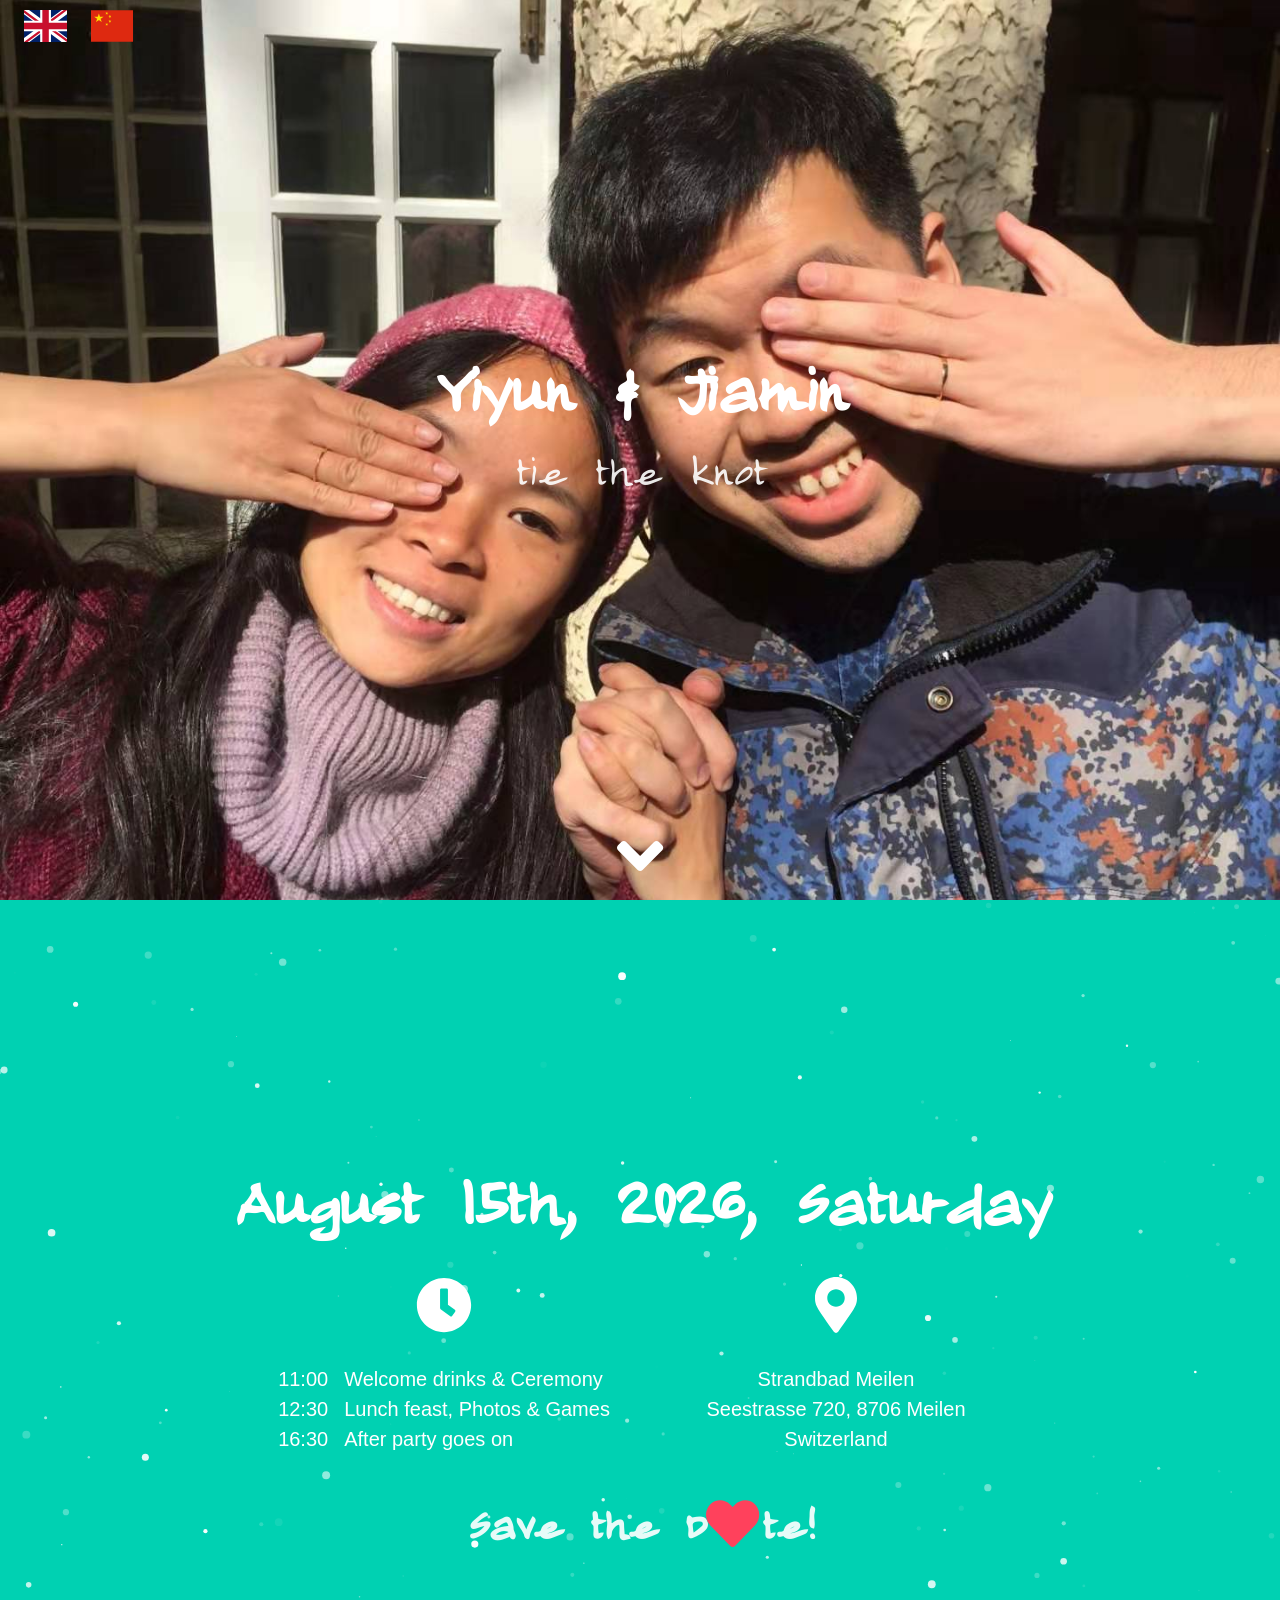
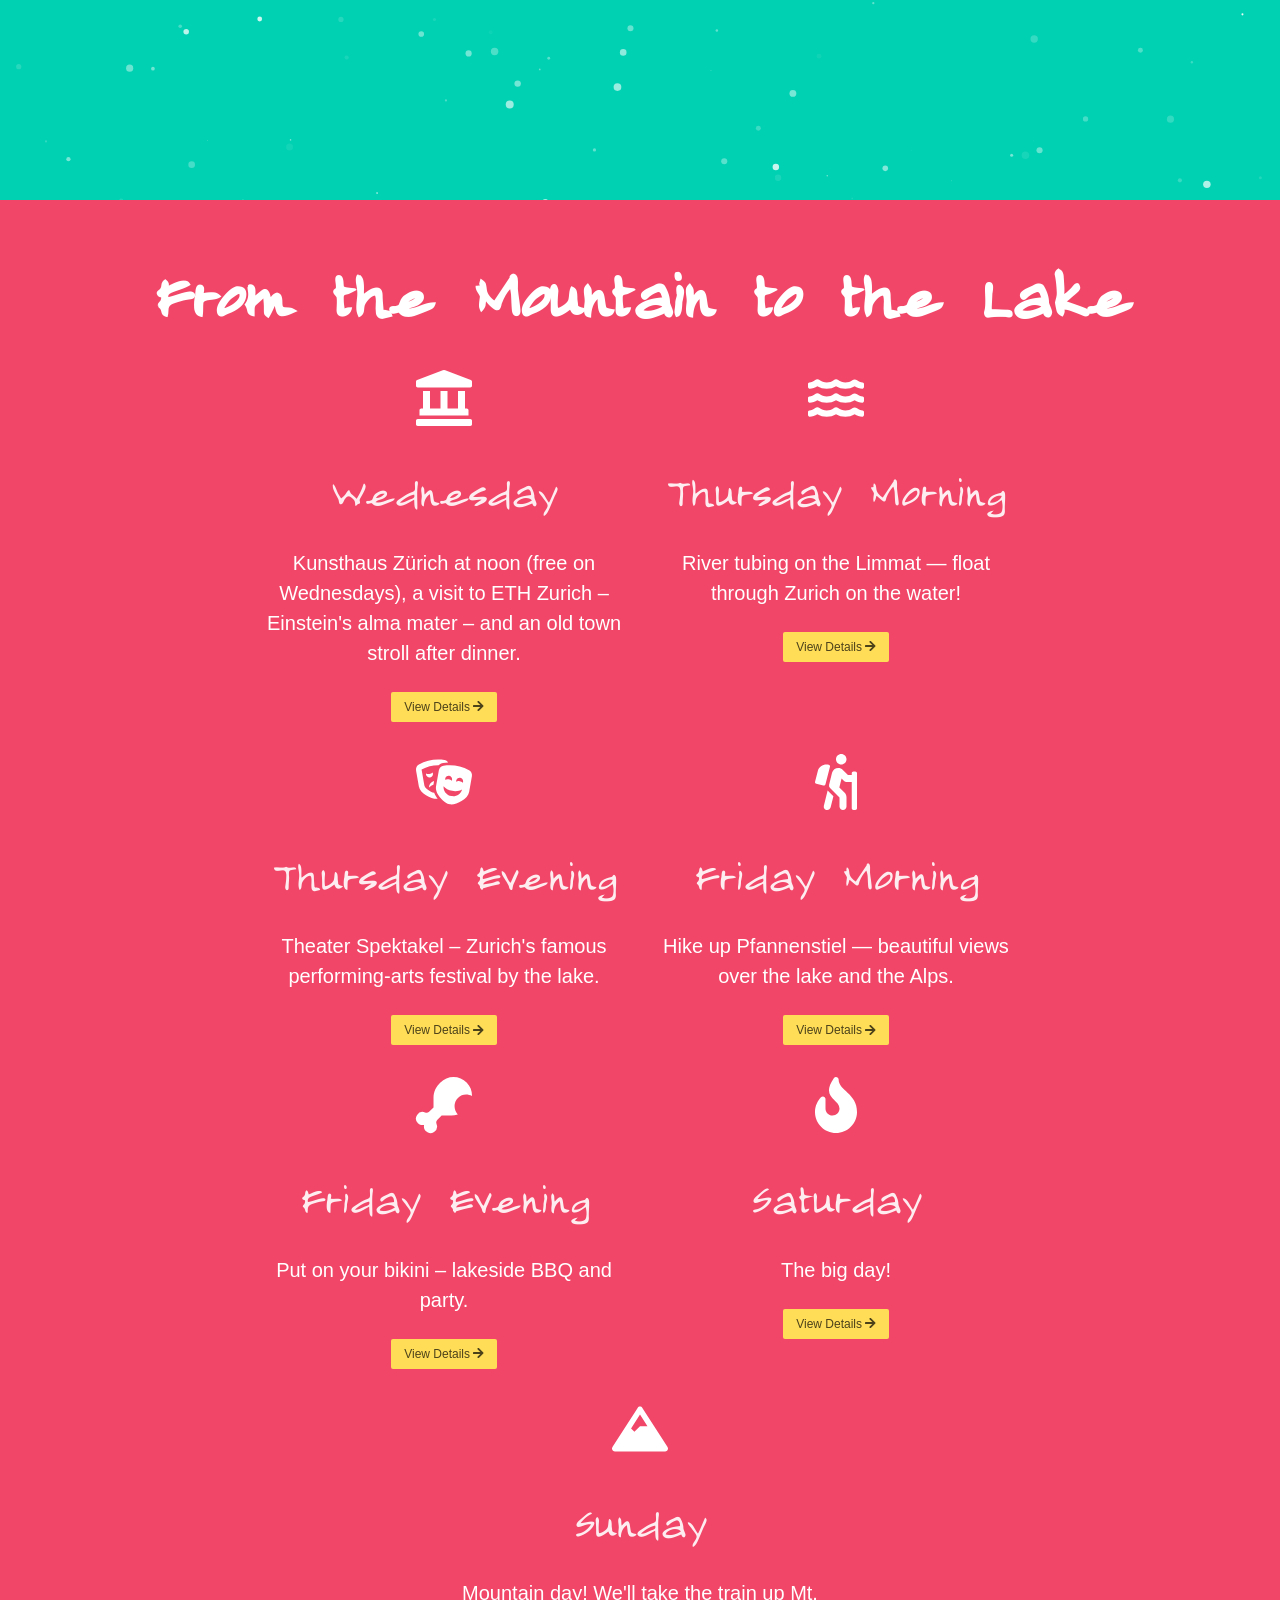
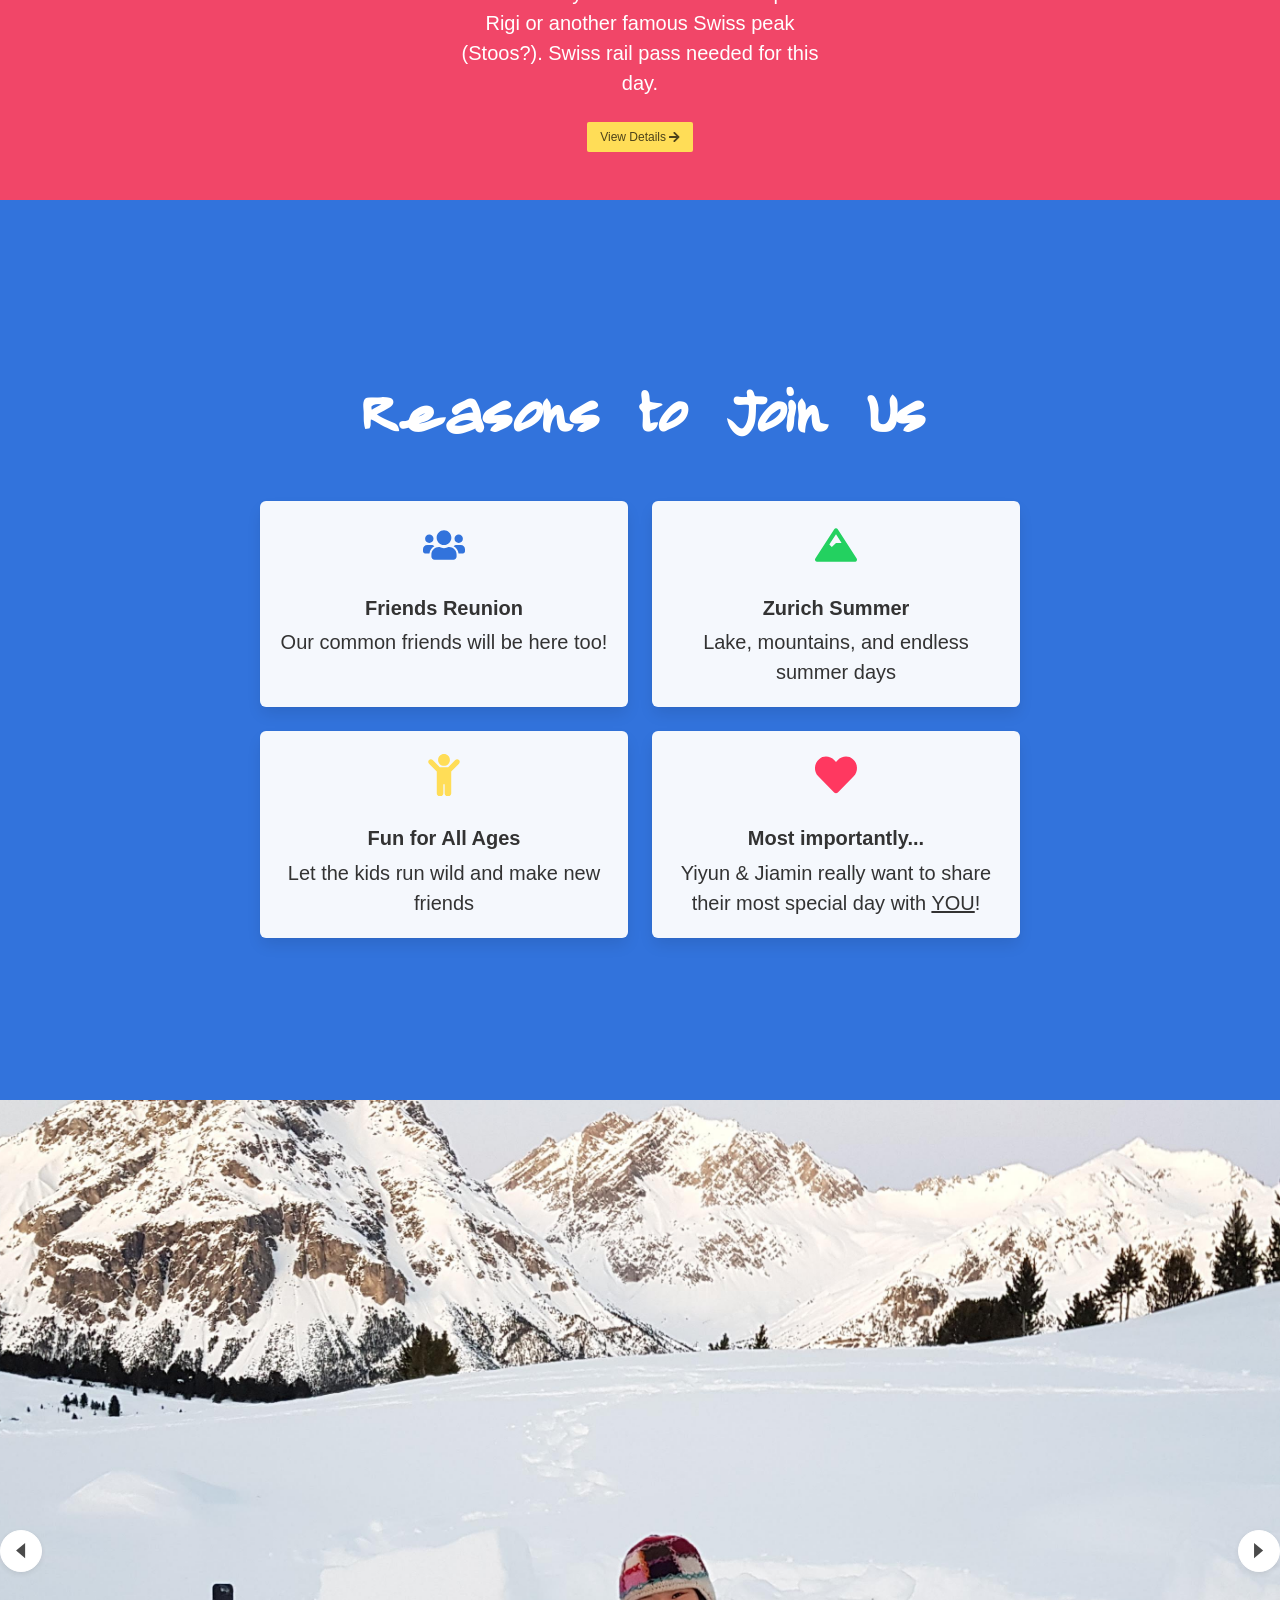
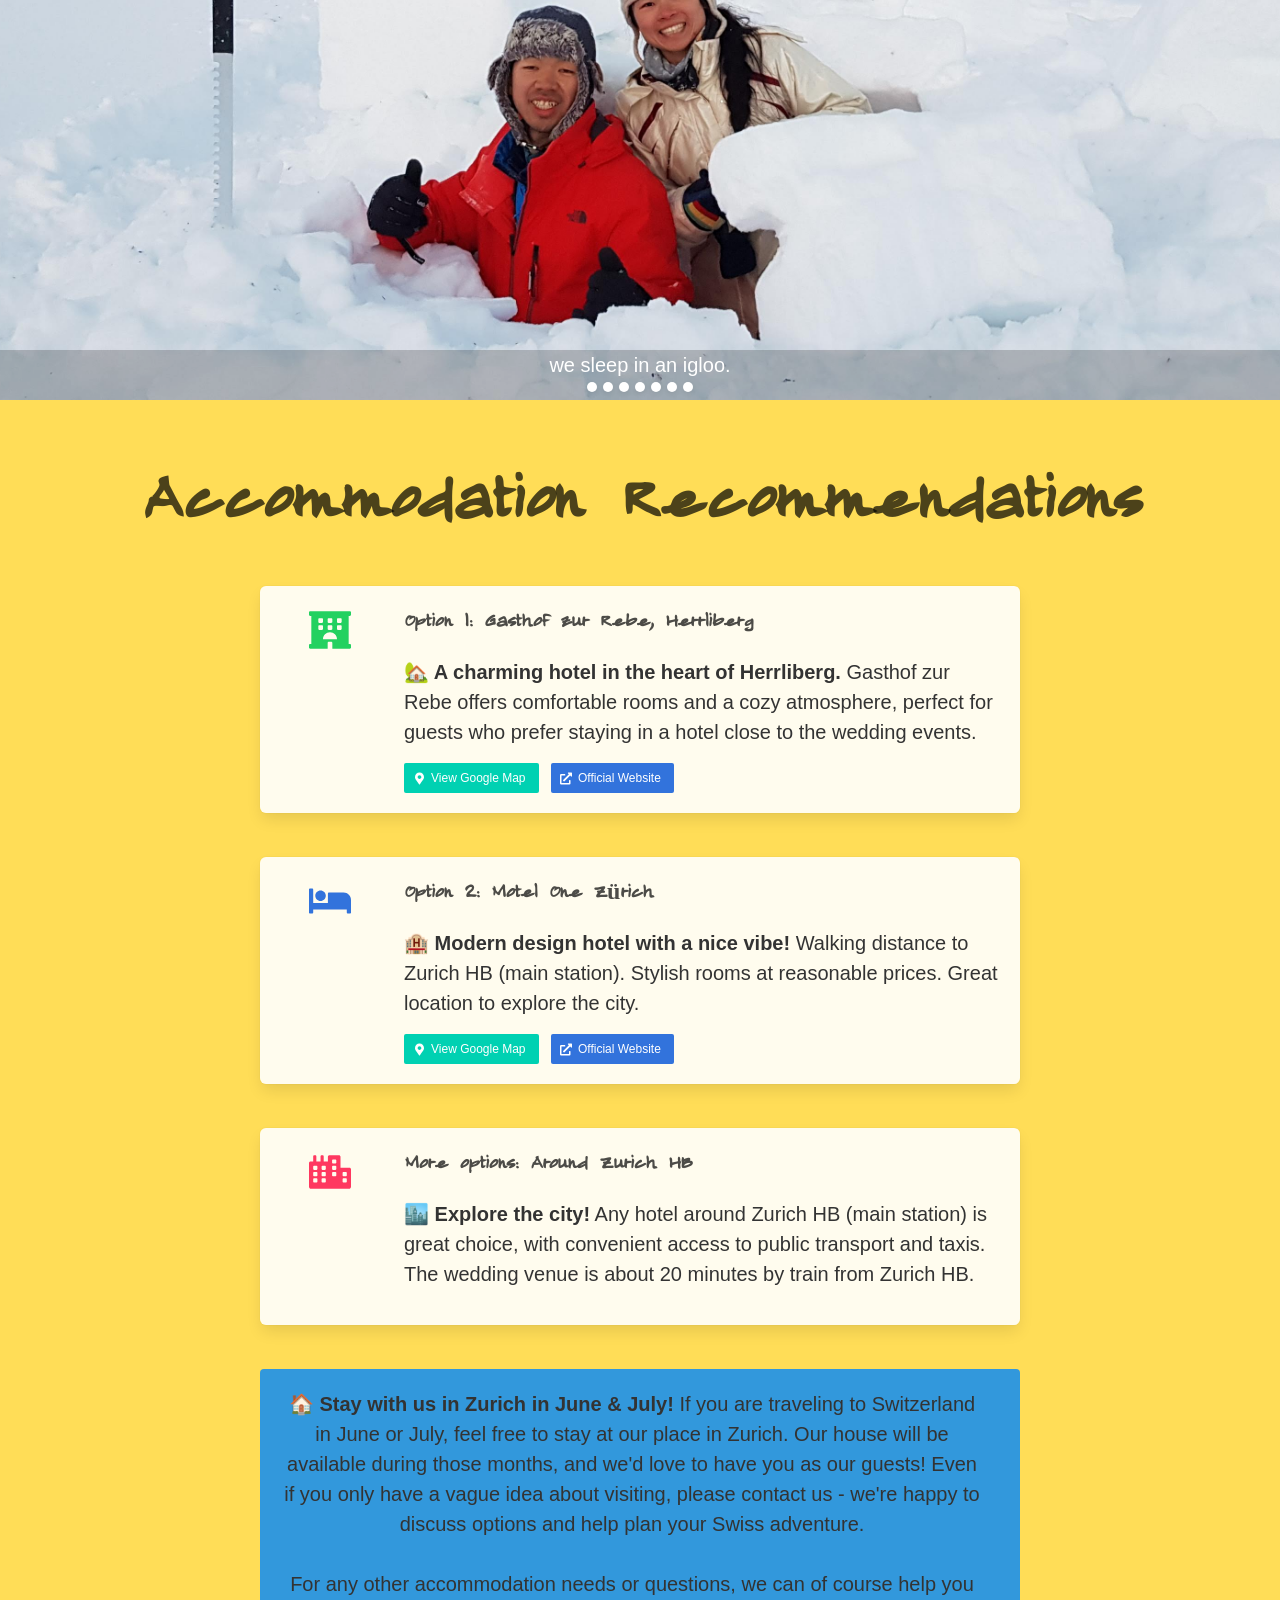
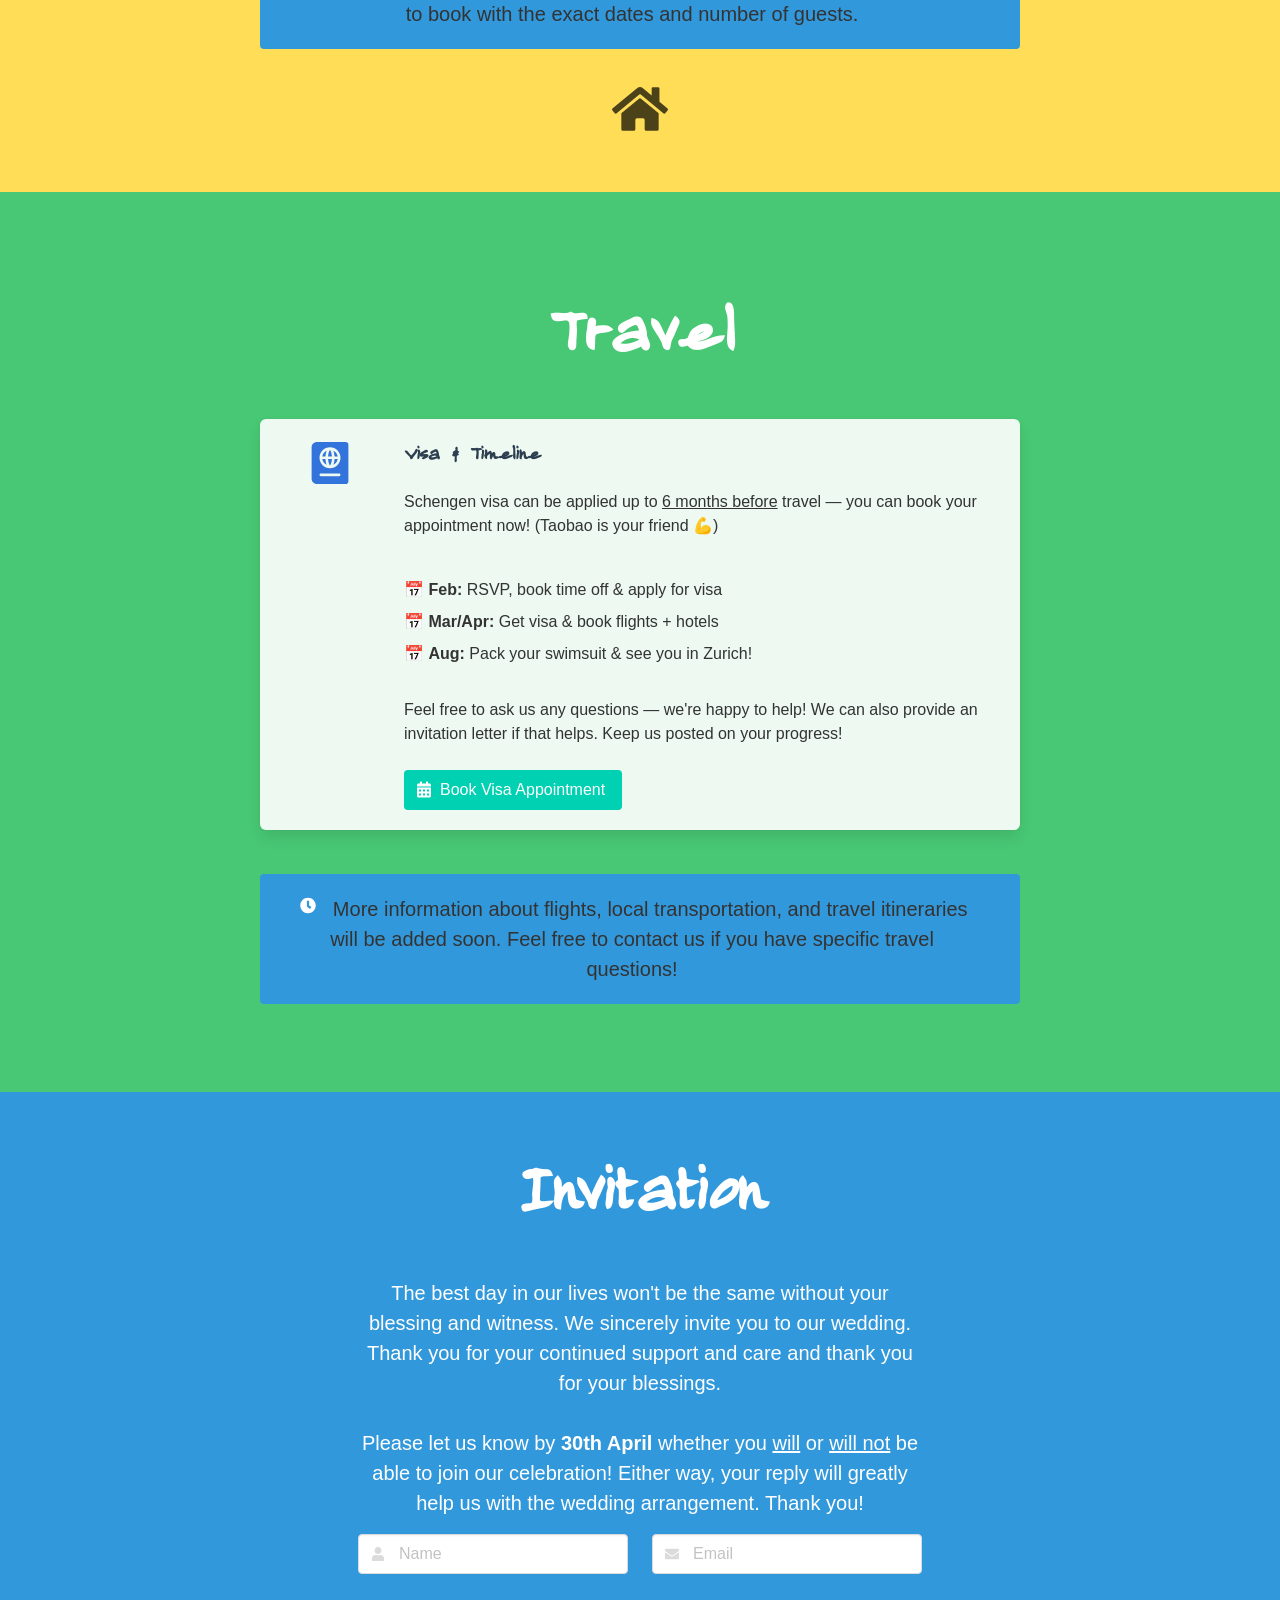
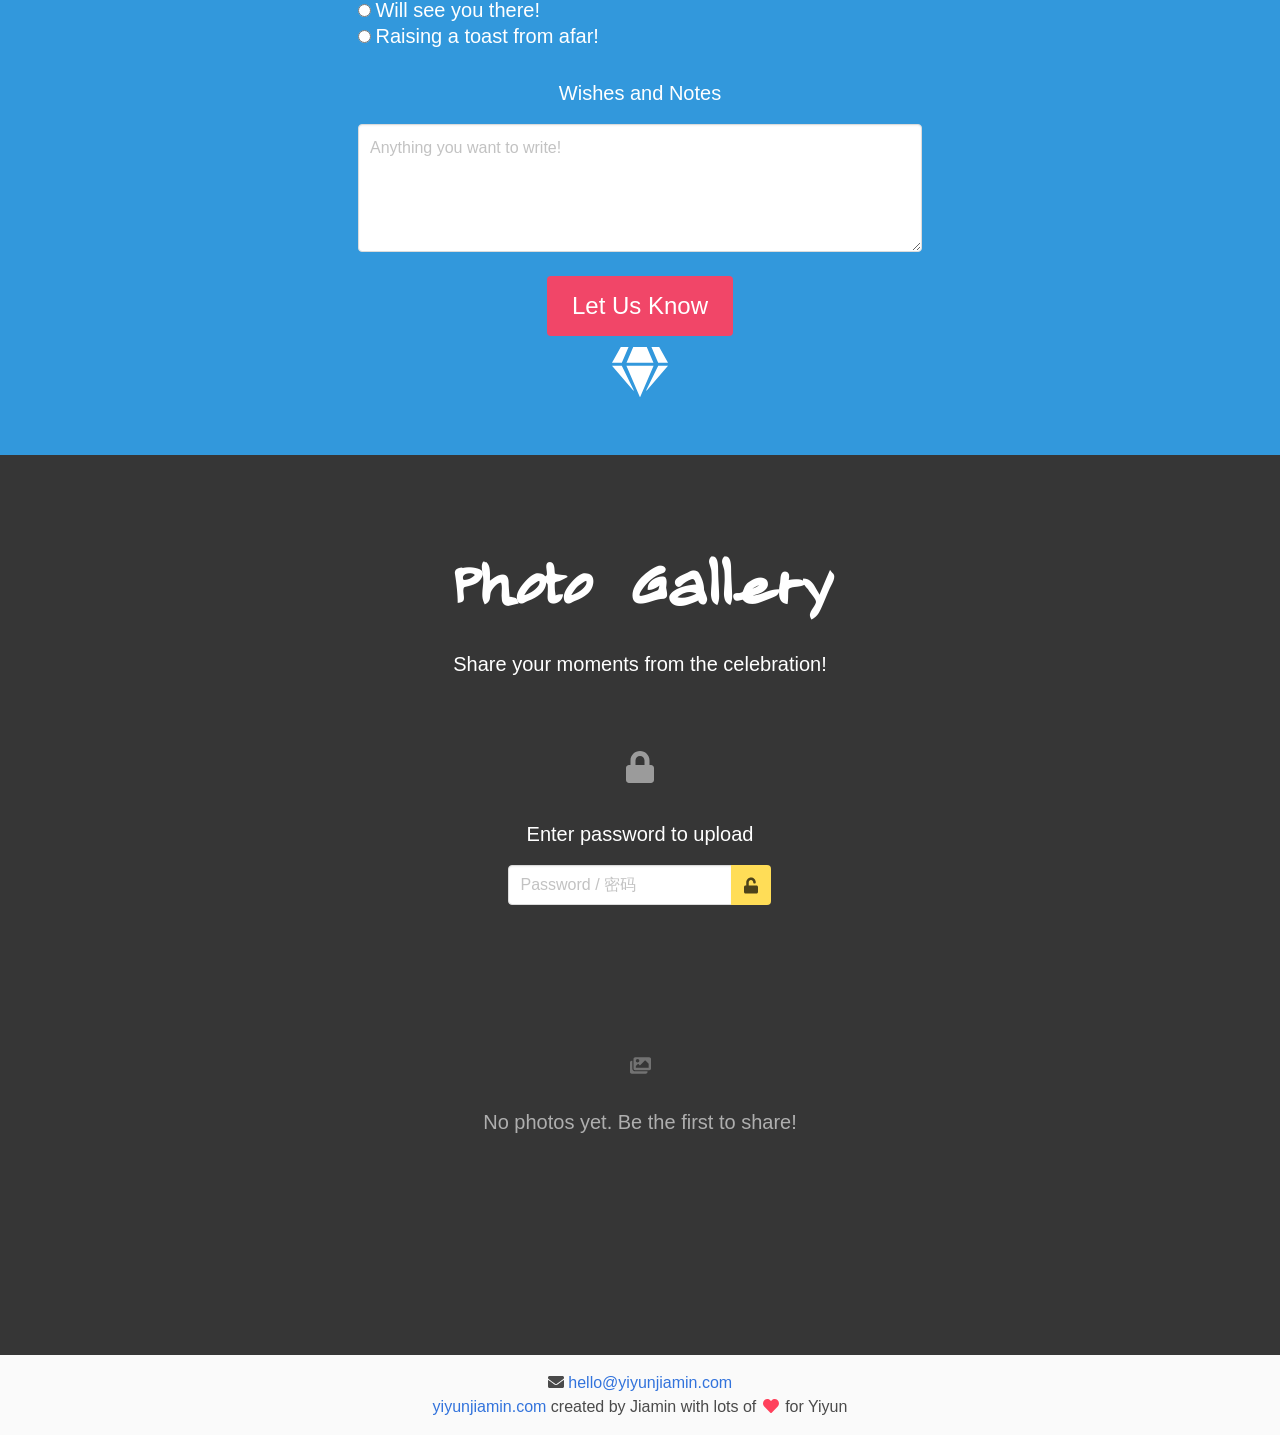
==== commit 5689d379: "Add Saturday big-day page with schedule, venue info and coming-soon note - Schedule (11:00/12:30/16:" ====
--- a/index.html
+++ b/index.html
@@ -369,19 +369,28 @@
   </div>
 
   <div class="column is-5 is-4-desktop">
-    <br>
-    <span class="icon is-huge">
-      <i class="fas fa-fire"></i>
-    </span>
-    <br><br>
-
-    <h2 class="subtitle" data-translatable>
-      Saturday // 周六
-    </h2>
-    <h5 class="info" data-translatable>
-      The big day!
-      // 重头戏！
-    </h5>
+    <a href="saturday.html" style="color: inherit; text-decoration: none; display: block; transition: all 0.3s ease;"
+       onmouseover="this.style.transform='scale(1.05)'"
+       onmouseout="this.style.transform='scale(1)'">
+      <br>
+      <span class="icon is-huge">
+        <i class="fas fa-fire"></i>
+      </span>
+      <br><br>
+
+      <h2 class="subtitle" data-translatable>
+        Saturday // 周六
+      </h2>
+      <h5 class="info" data-translatable>
+        The big day!
+        // 重头戏！
+      </h5>
+      <br>
+      <span class="button is-warning is-small heartbeathover" data-translatable>
+        <span>View Details&nbsp;<i class="fas fa-arrow-right"></i></span>
+        <span>查看详情&nbsp;<i class="fas fa-arrow-right"></i></span>
+      </span>
+    </a>
   </div>
 </div>
 <div class="columns is-centered">
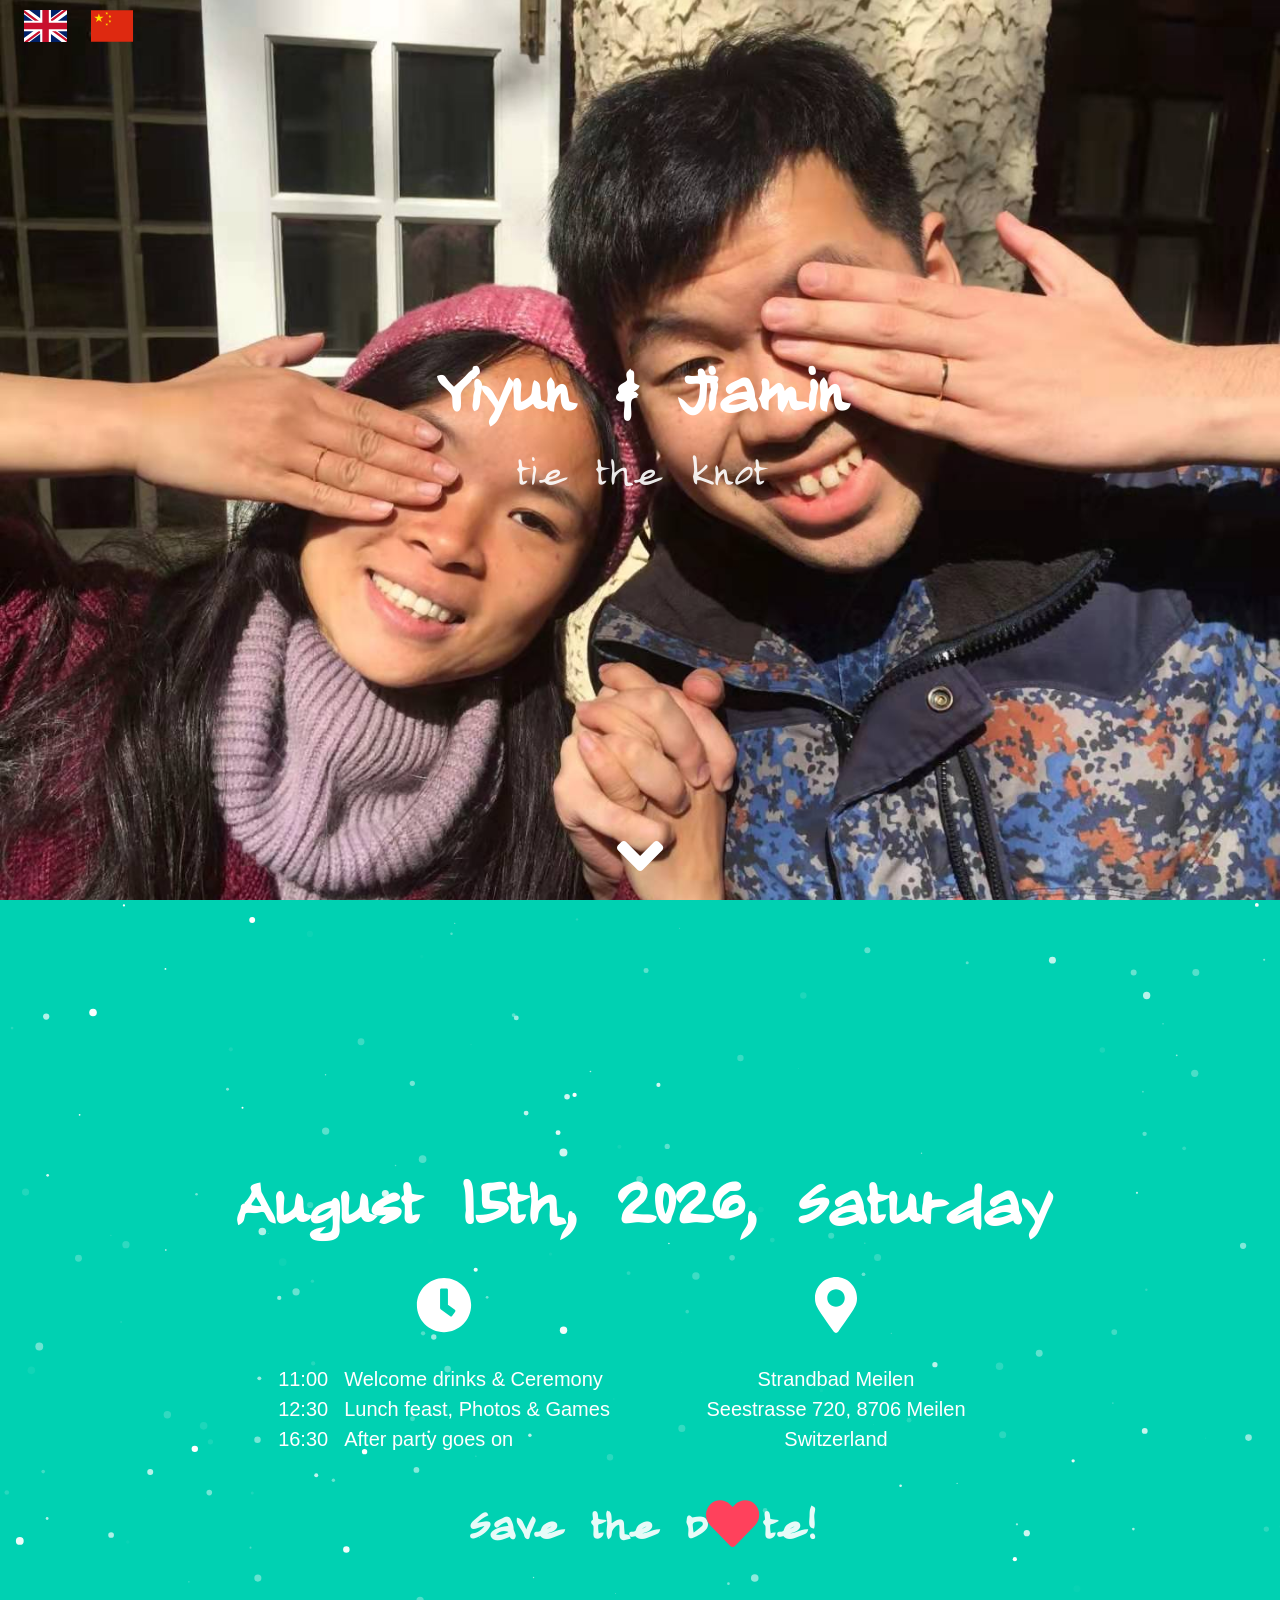
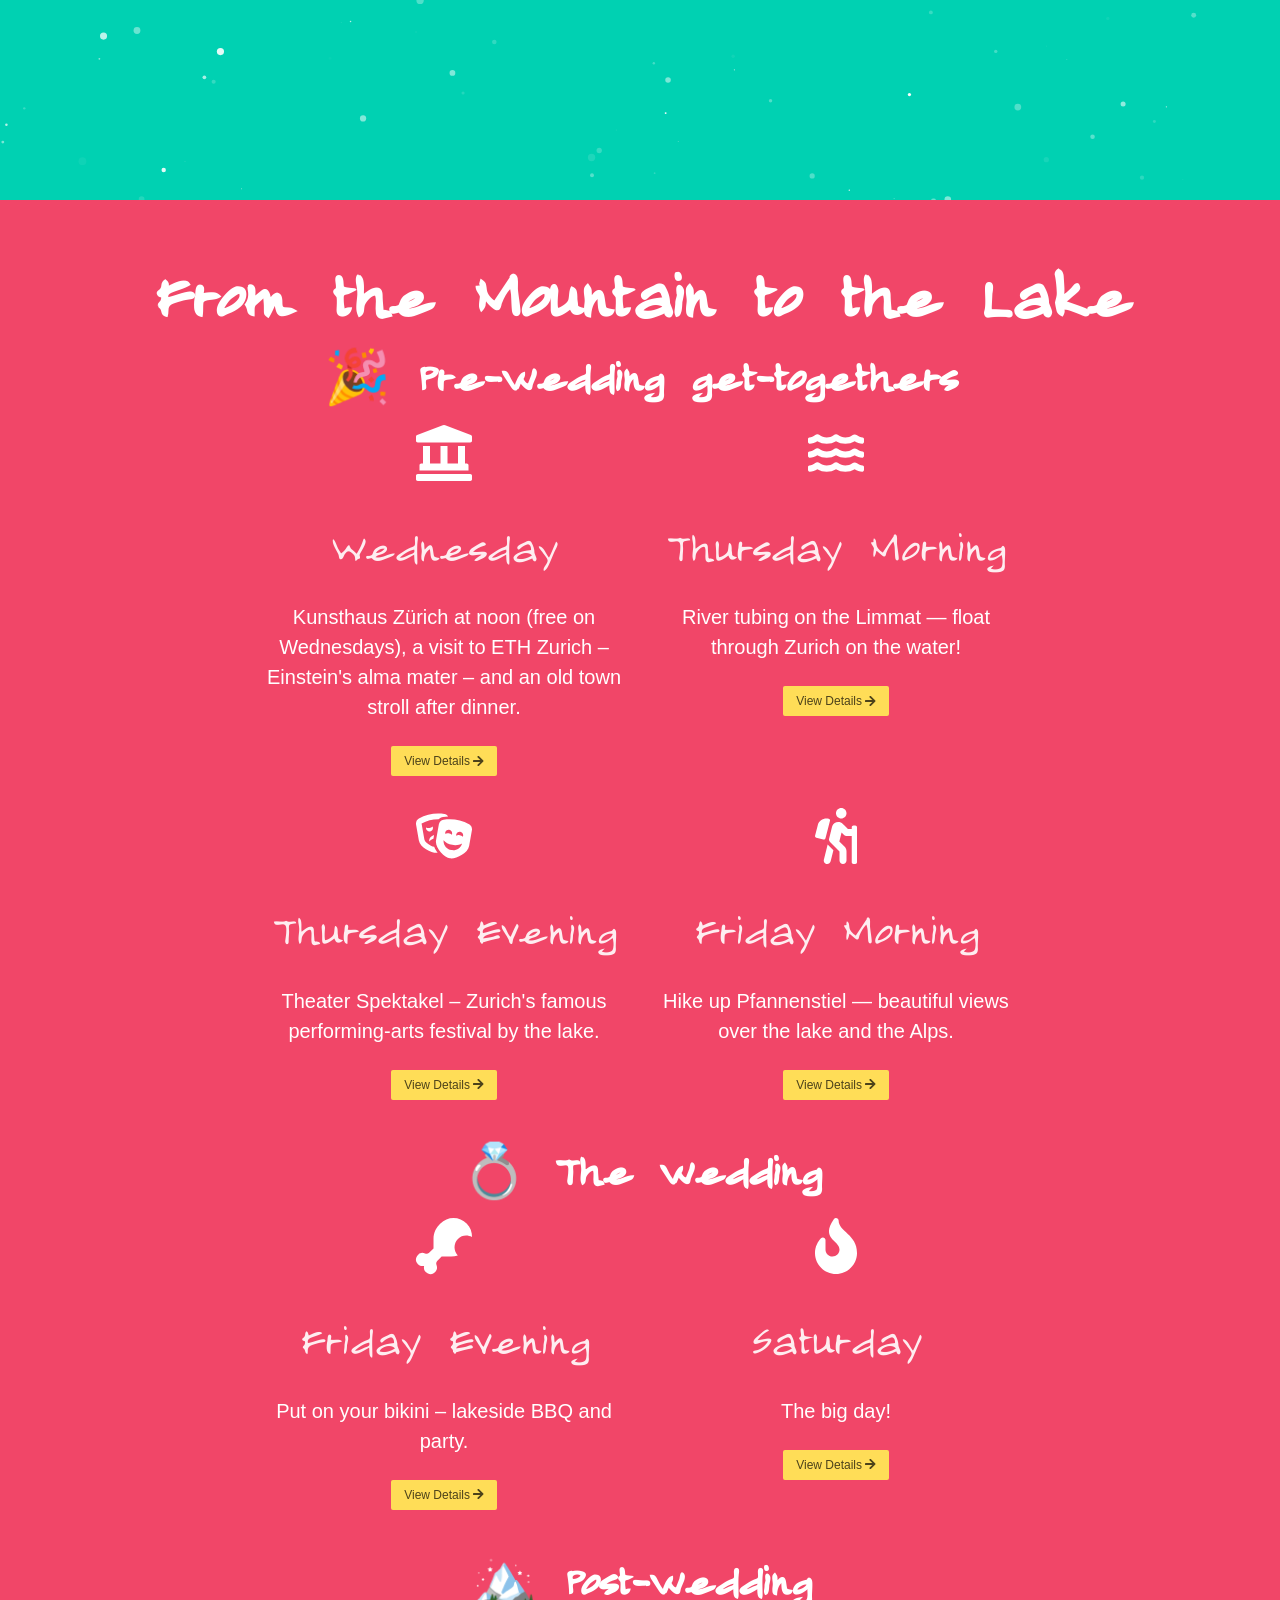
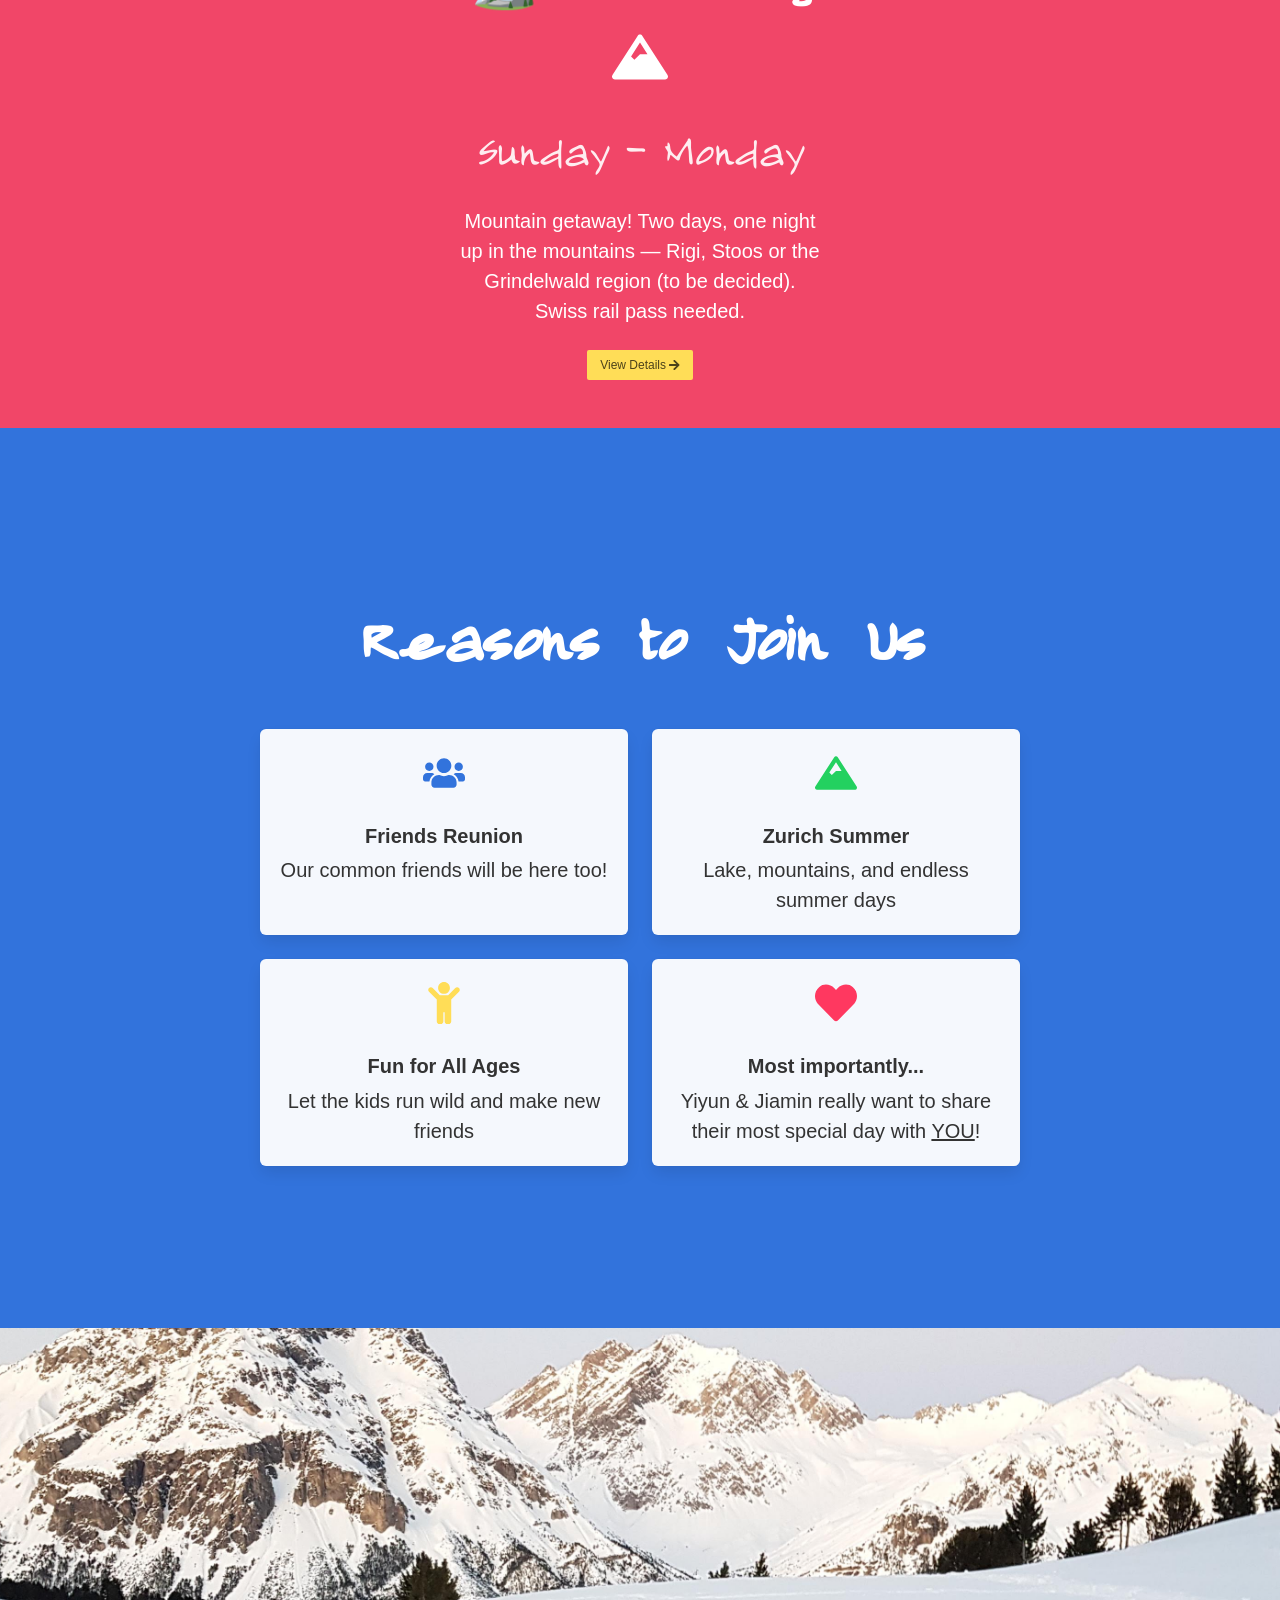
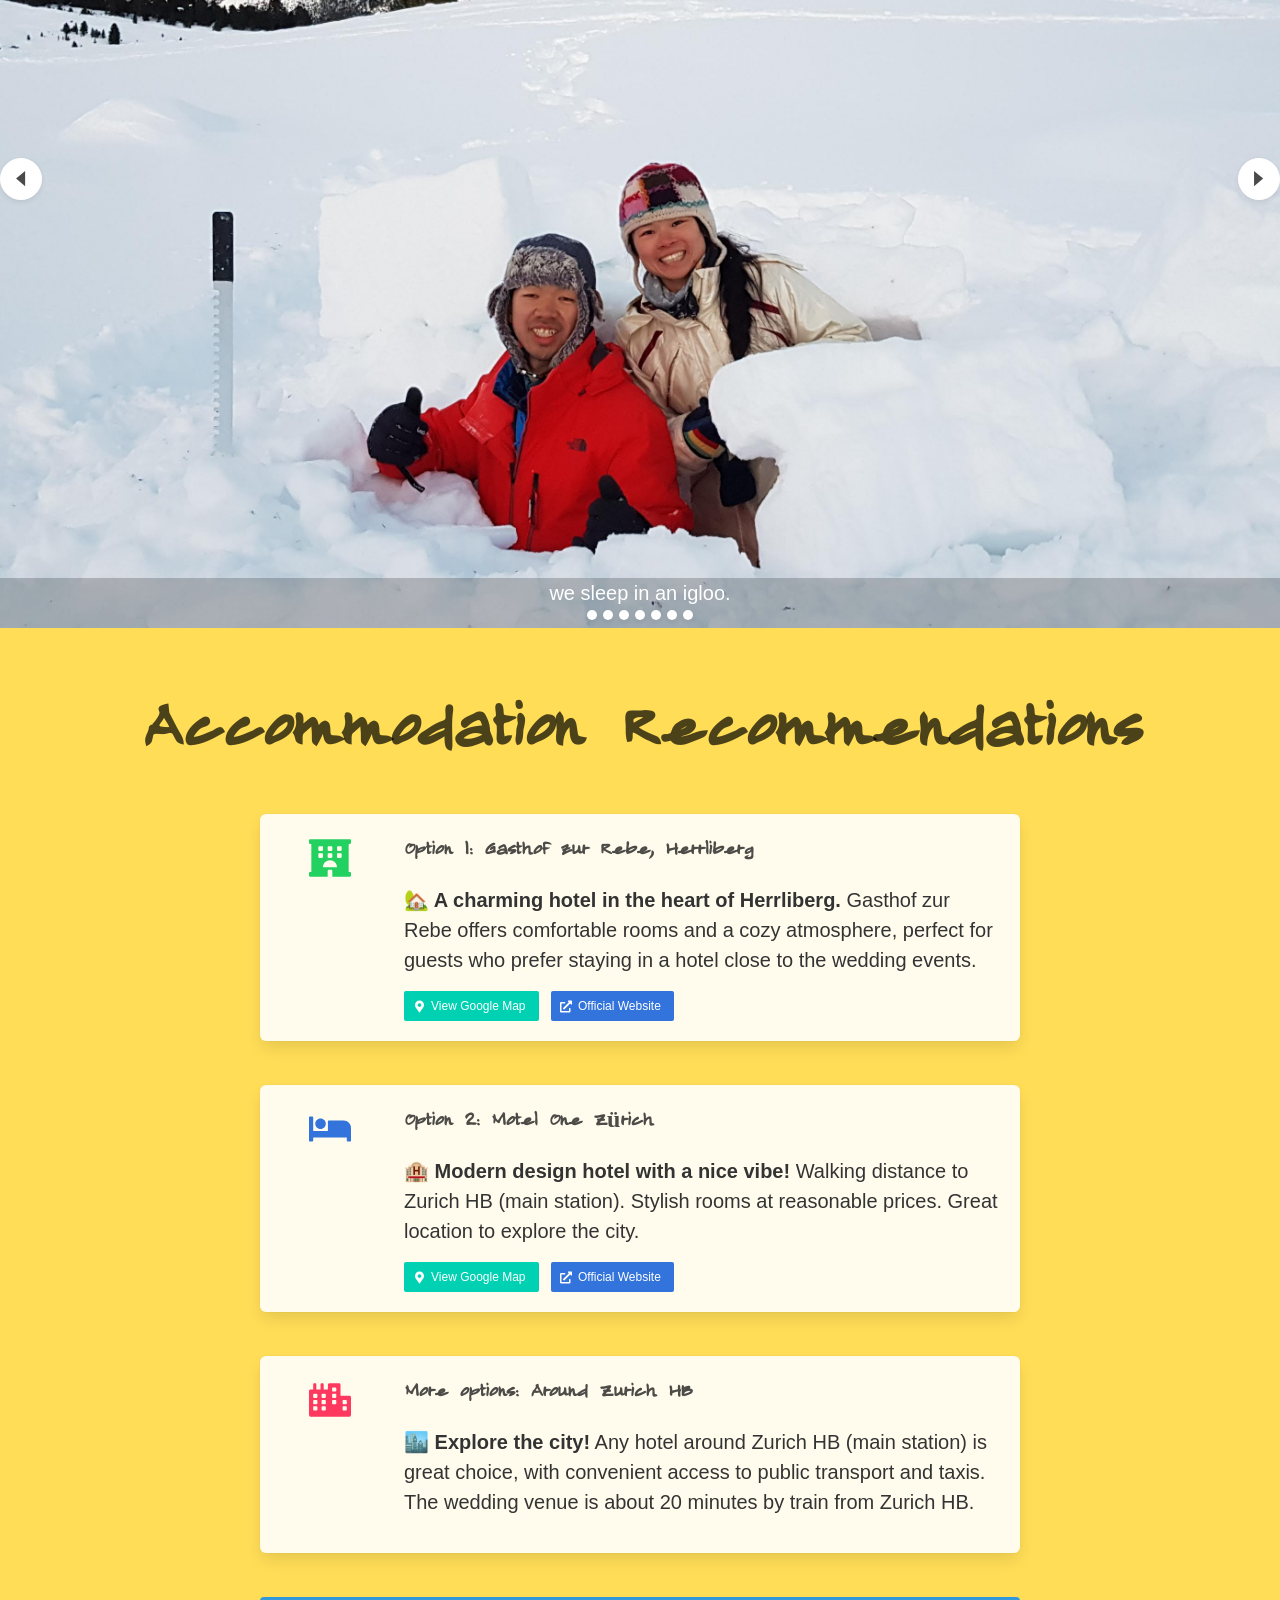
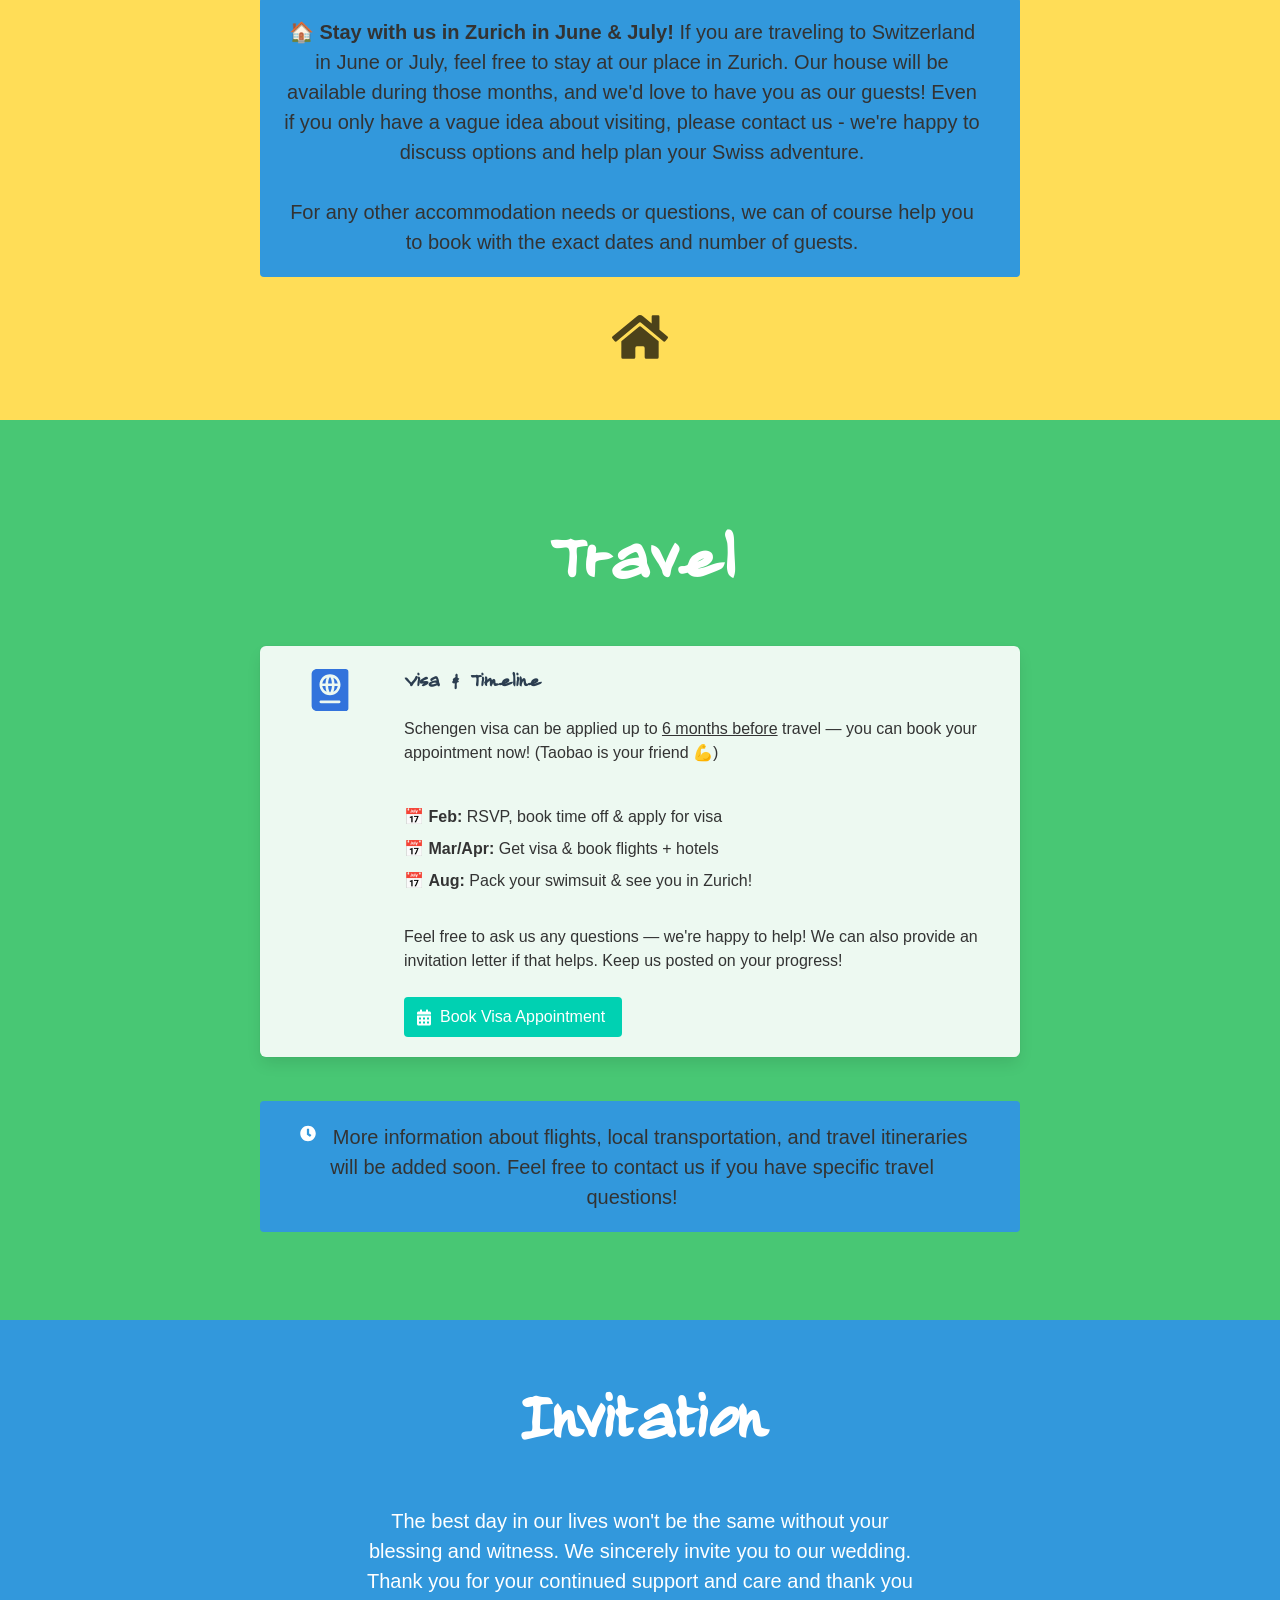
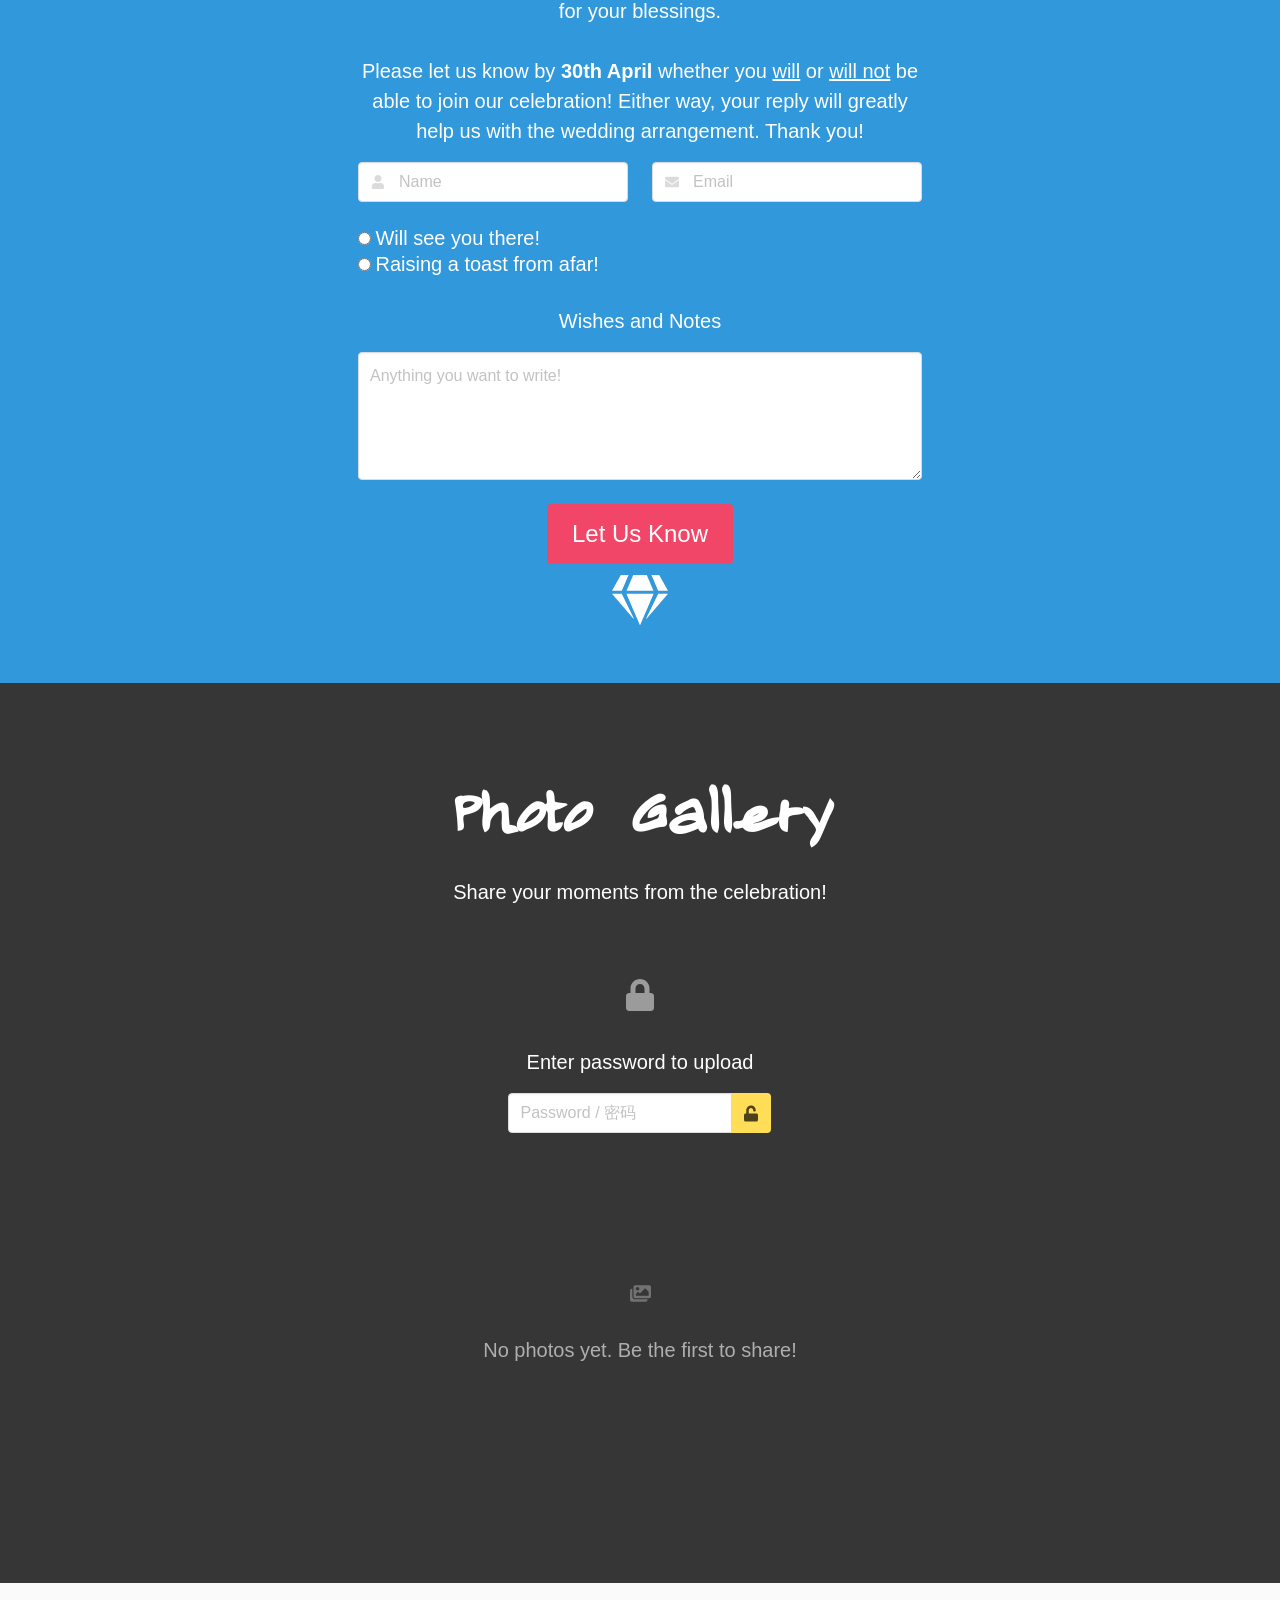
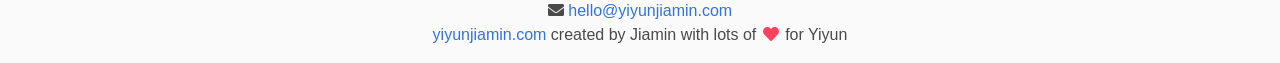
==== commit a04919da: "Make Sunday a 2-day mountain trip; group activities pre/wedding/post - Sunday page now a Sun-Mon ove" ====
--- a/index.html
+++ b/index.html
@@ -246,6 +246,9 @@
         <h1 class="title" data-translatable>
           From the Mountain to the Lake // 从高山到湖泊
         </h1>
+        <h2 class="subtitle" style="font-weight:bold; color:#fff; margin-bottom:0.5rem;" data-translatable>
+          🎉 Pre-wedding get-togethers // 婚礼前的欢聚
+        </h2>
         <div class="columns is-centered">
           <div class="column is-5 is-4-desktop">
             <a href="wednesday.html" style="color: inherit; text-decoration: none; display: block; transition: all 0.3s ease;"
@@ -342,6 +345,9 @@
     </a>
   </div>
 </div>
+<h2 class="subtitle" style="font-weight:bold; color:#fff; margin-top:1.5rem; margin-bottom:0.5rem;" data-translatable>
+  💍 The wedding // 婚礼正日
+</h2>
 <div class="columns is-centered">
   <div class="column is-5 is-4-desktop">
     <a href="friday-bbq.html" style="color: inherit; text-decoration: none; display: block; transition: all 0.3s ease;"
@@ -393,6 +399,9 @@
     </a>
   </div>
 </div>
+<h2 class="subtitle" style="font-weight:bold; color:#fff; margin-top:1.5rem; margin-bottom:0.5rem;" data-translatable>
+  🏔️ Post-wedding // 婚礼后
+</h2>
 <div class="columns is-centered">
   <div class="column is-5 is-4-desktop">
     <a href="sunday.html" style="color: inherit; text-decoration: none; display: block; transition: all 0.3s ease;"
@@ -404,10 +413,10 @@
       </span>
       <br><br>
       <h2 class="subtitle" data-translatable>
-      Sunday // 周日
+      Sunday–Monday // 周日至周一
       </h2>
       <h5 class="info" data-translatable>
-      Mountain day! We'll take the train up Mt. Rigi or another famous Swiss peak (Stoos?). Swiss rail pass needed for this day. // 登山日！乘火车登瑞吉山（Rigi）或其他瑞士名山（比如Stoos）。这天需要瑞士铁路通票。
+      Mountain getaway! Two days, one night up in the mountains — Rigi, Stoos or the Grindelwald region (to be decided). Swiss rail pass needed. // 山中过夜！两天一晚，登瑞吉山（Rigi）、Stoos 或格林德瓦（Grindelwald）一带（待定）。需要瑞士铁路通票。
       </h5>
       <br>
       <span class="button is-warning is-small heartbeathover" data-translatable>
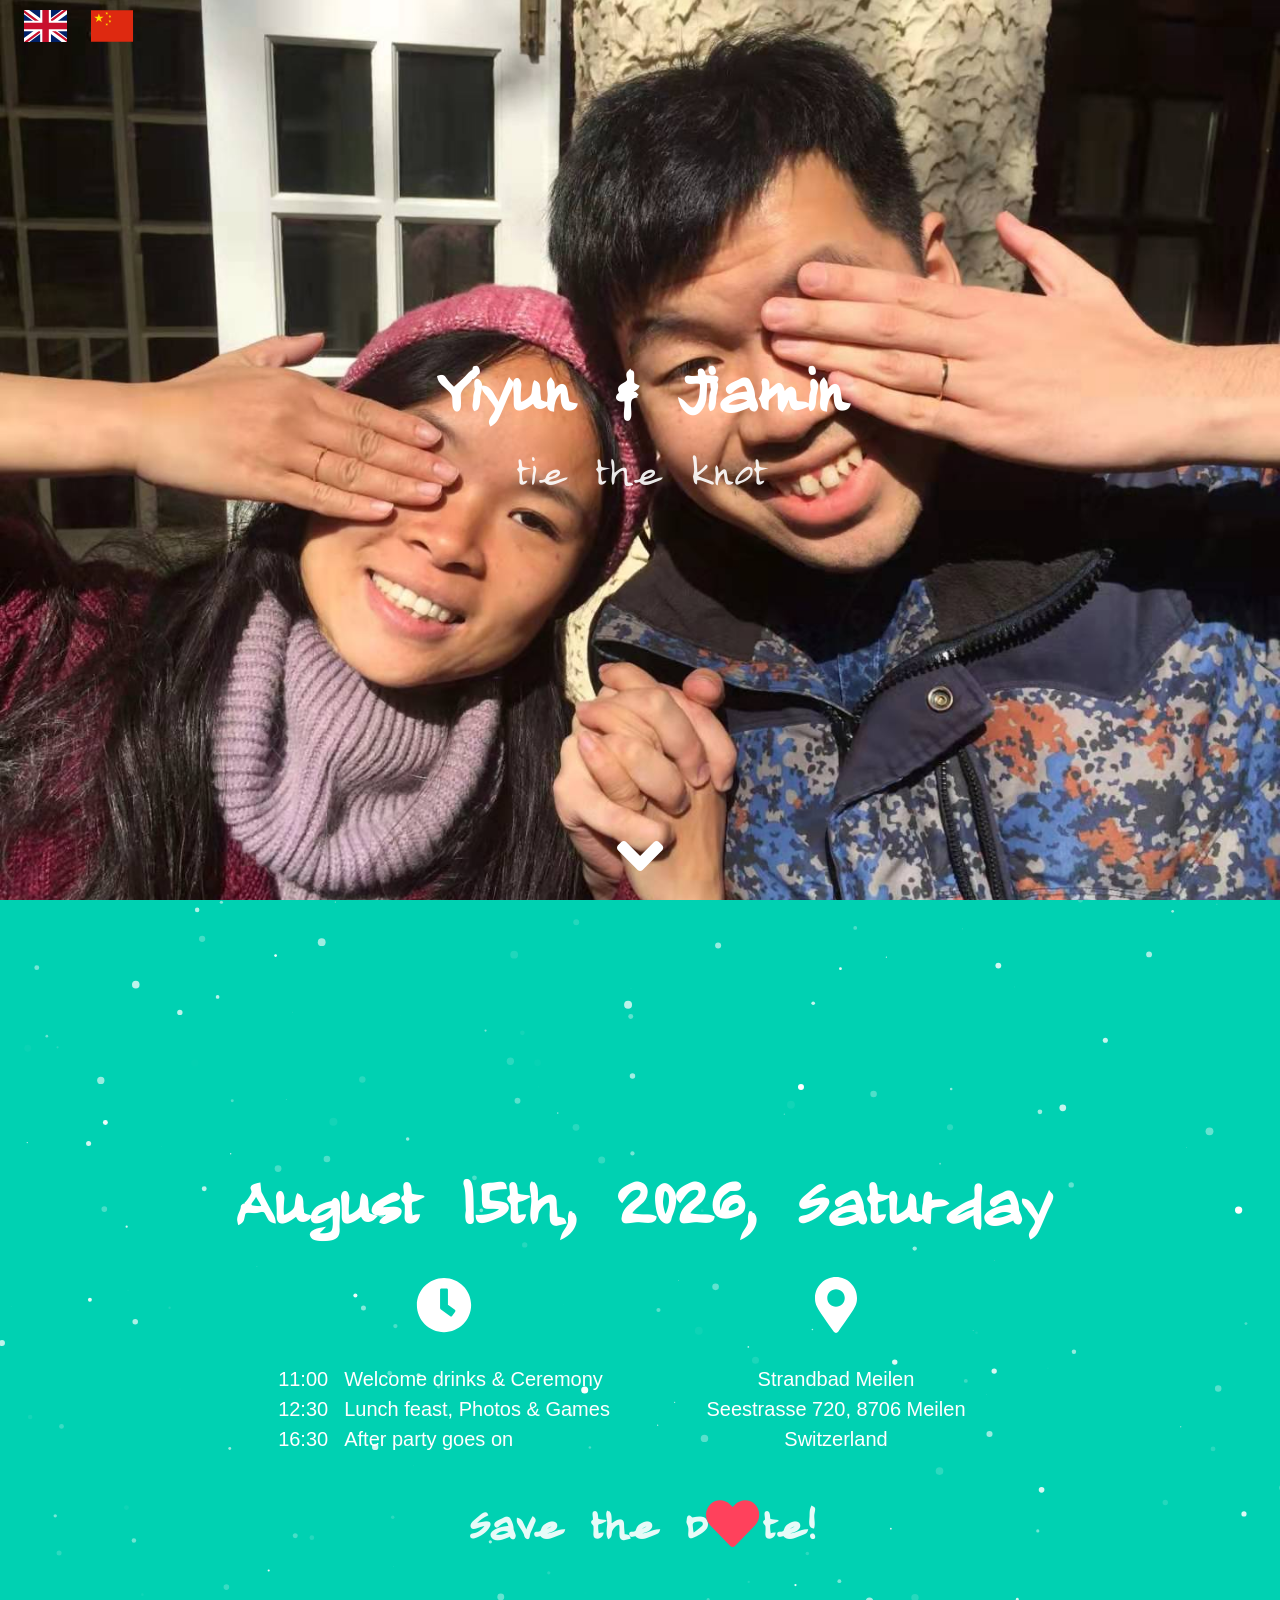
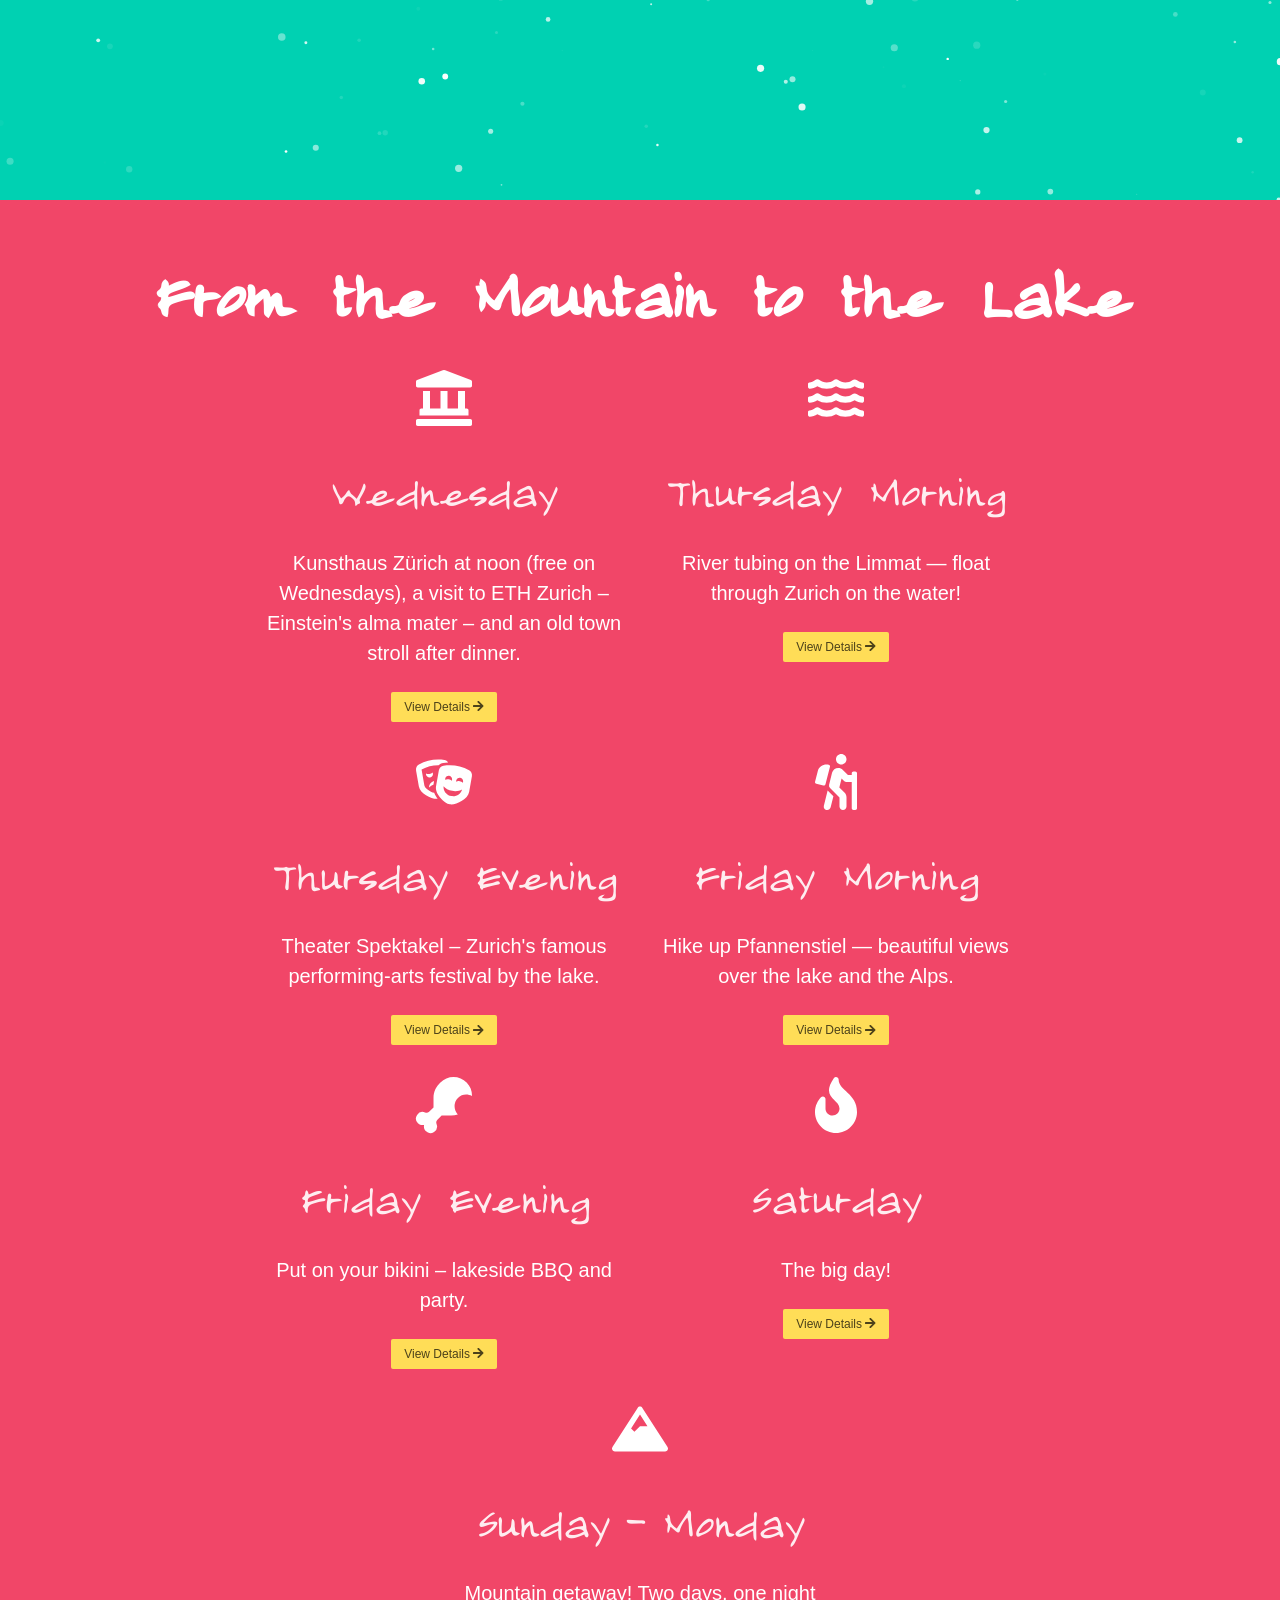
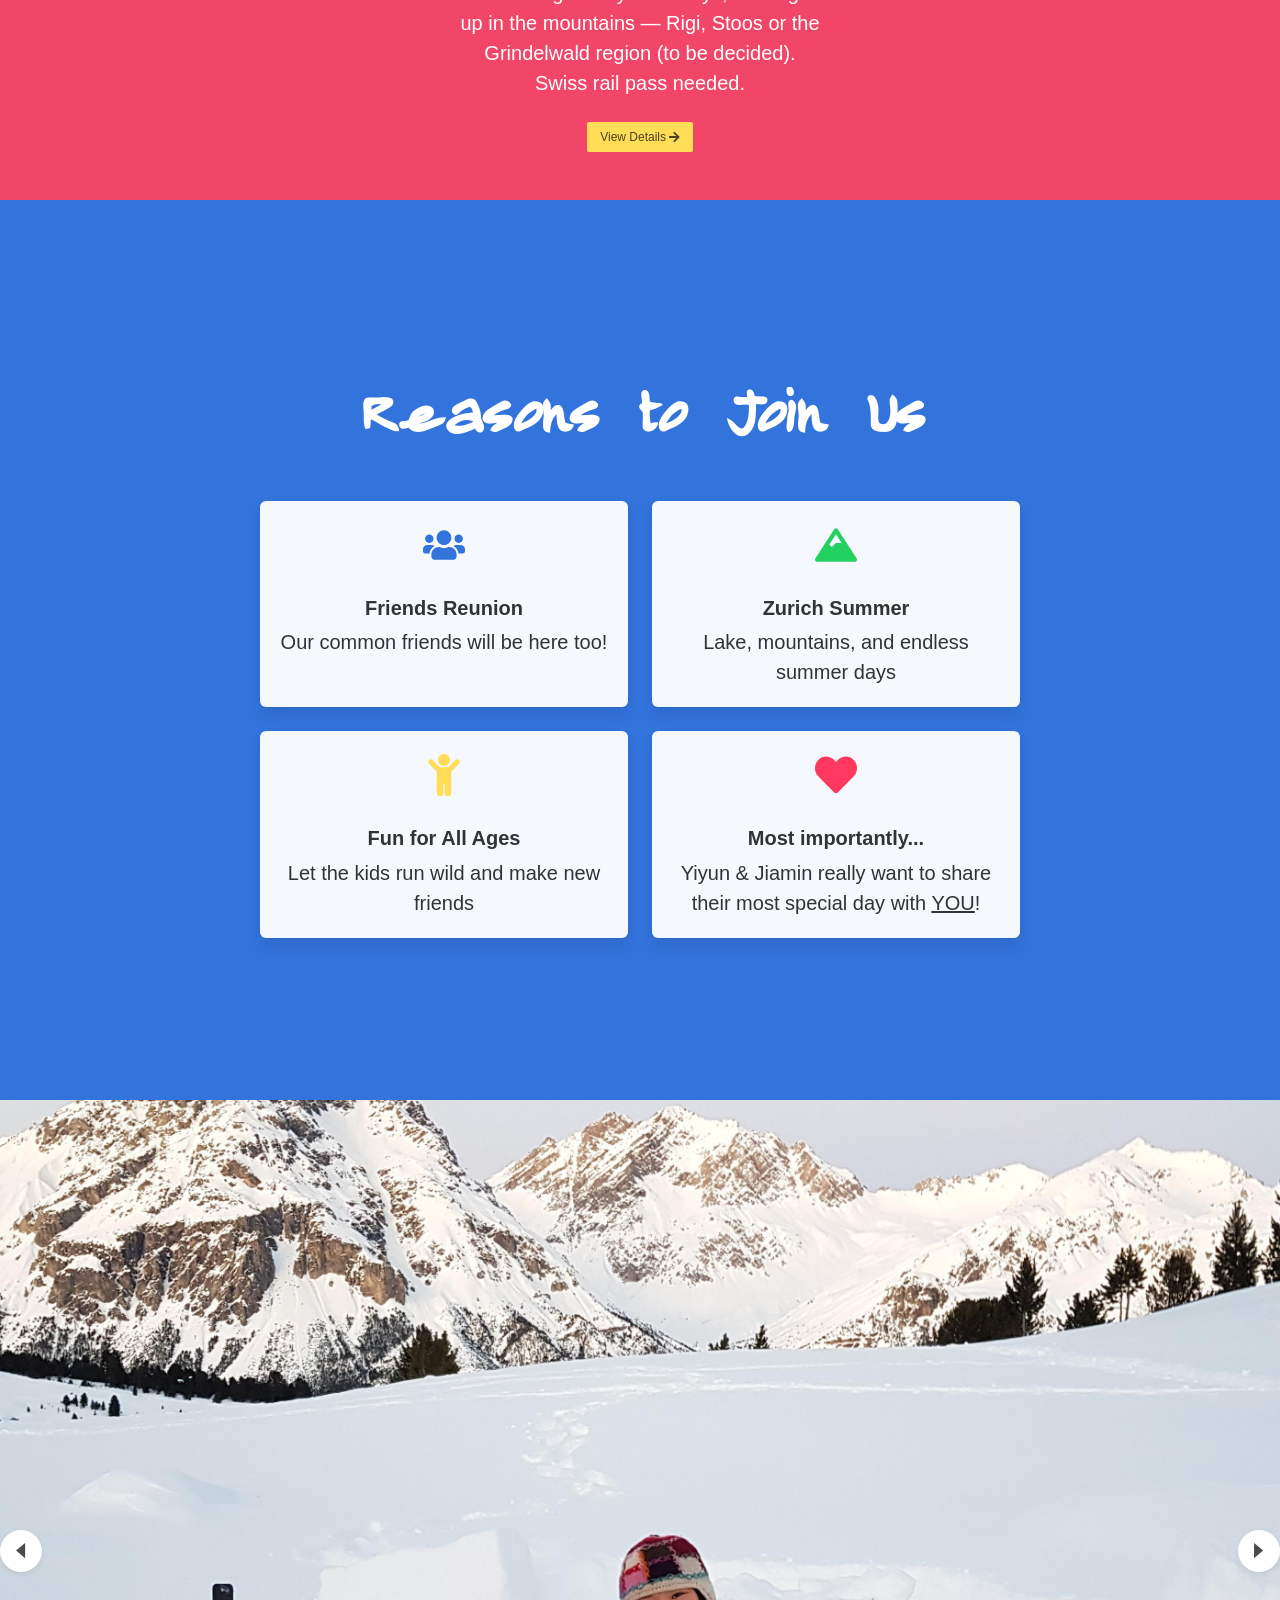
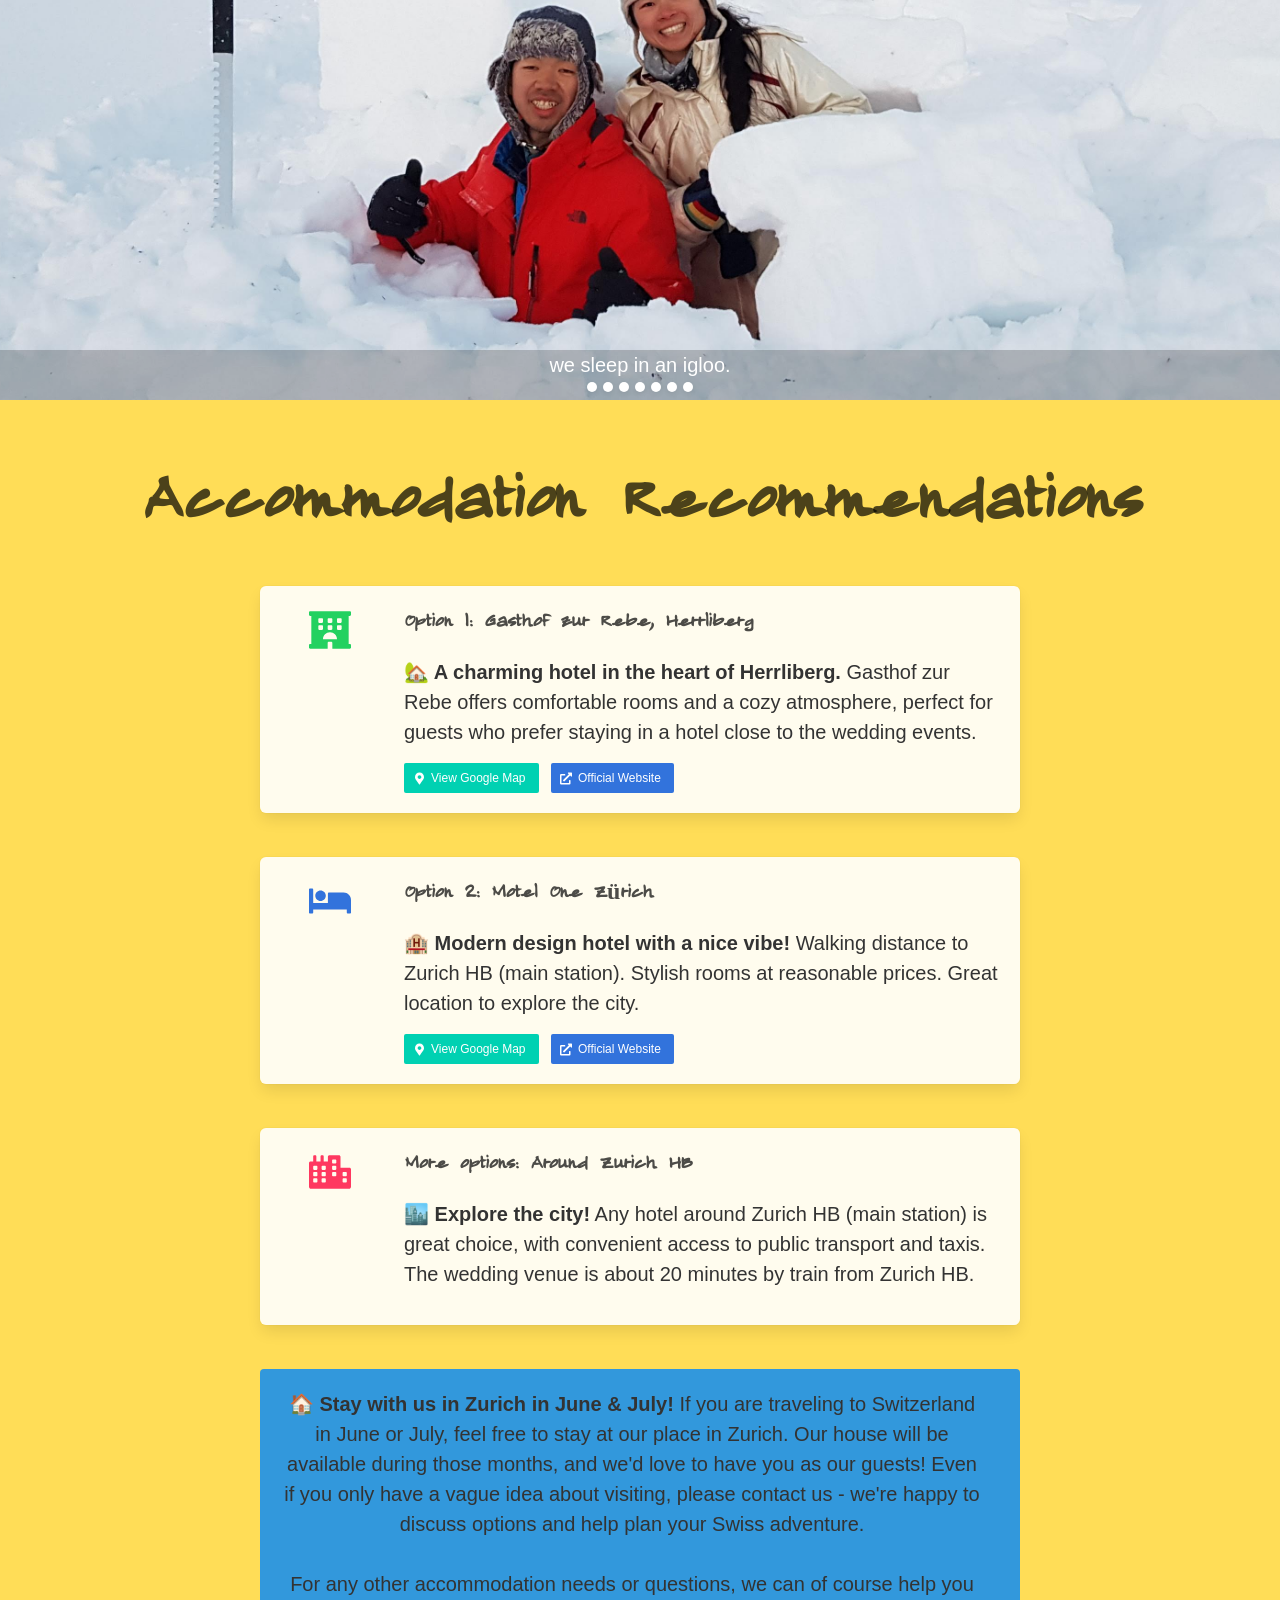
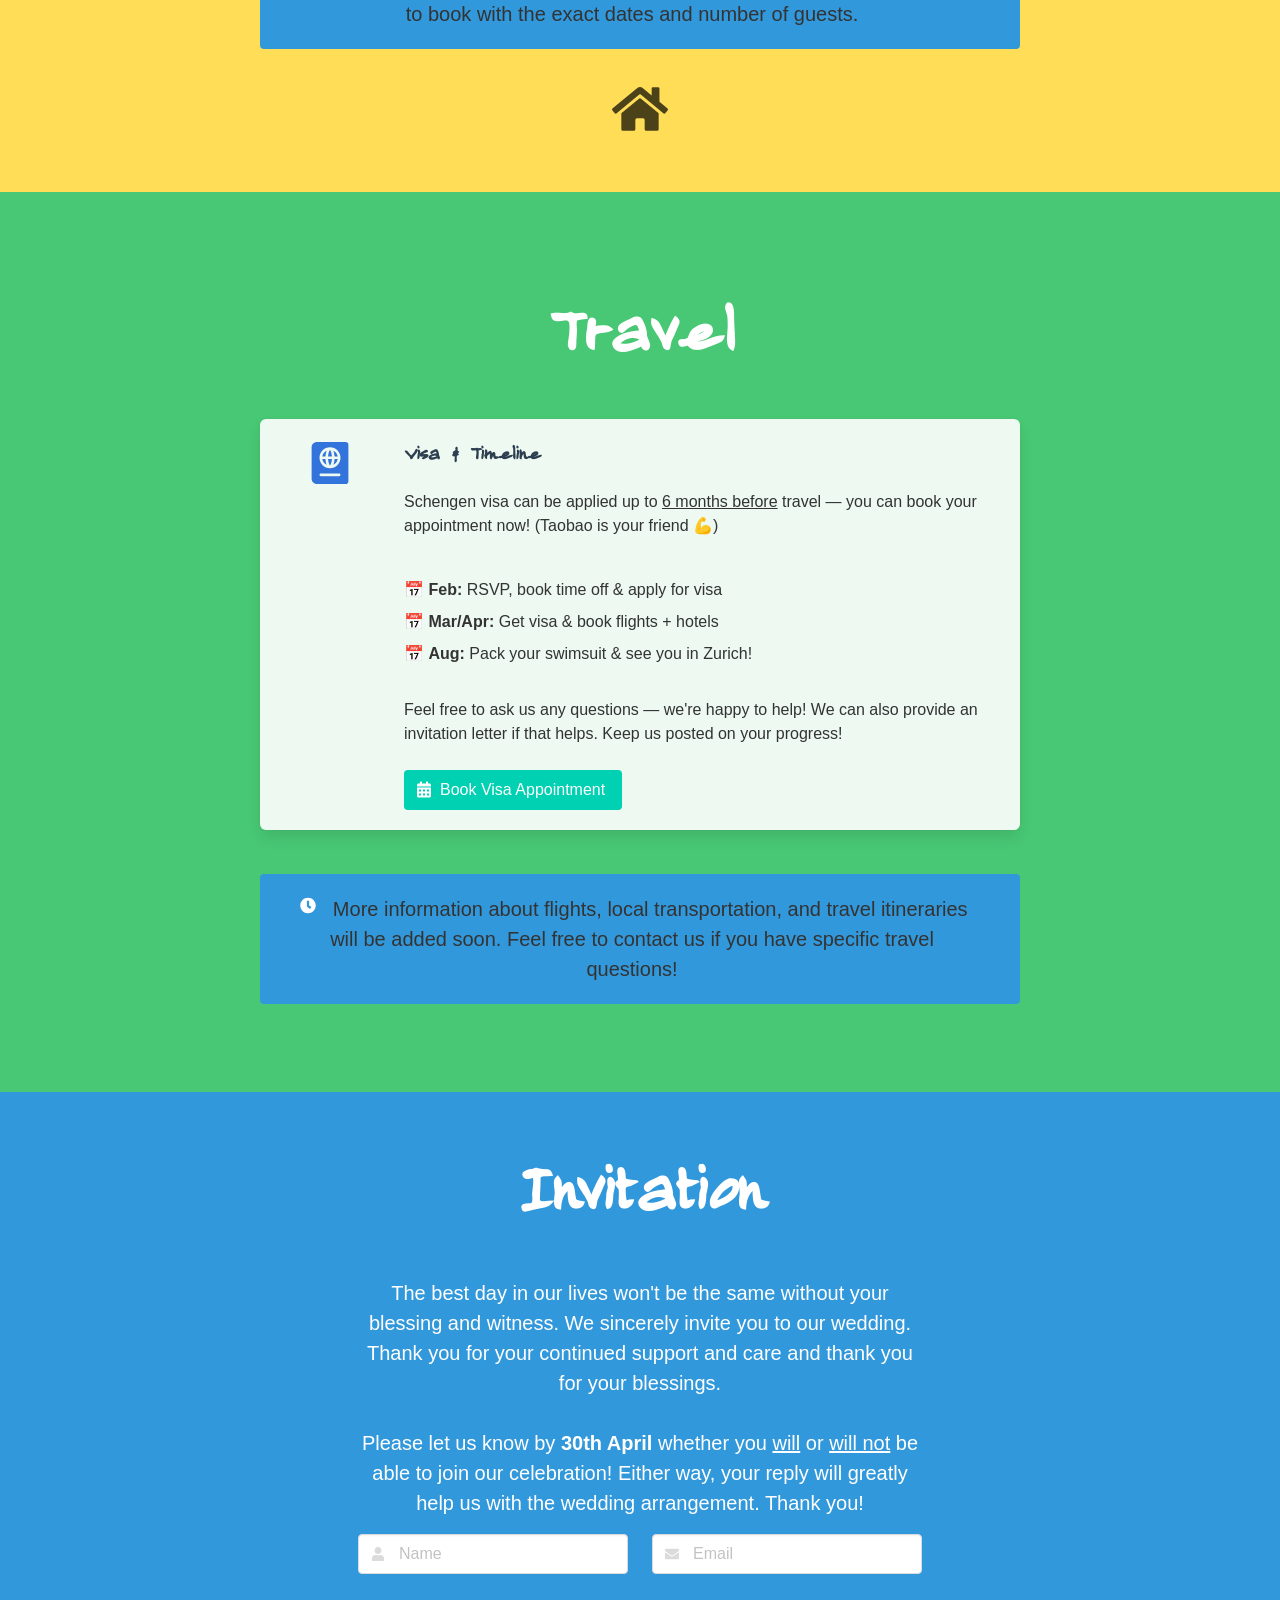
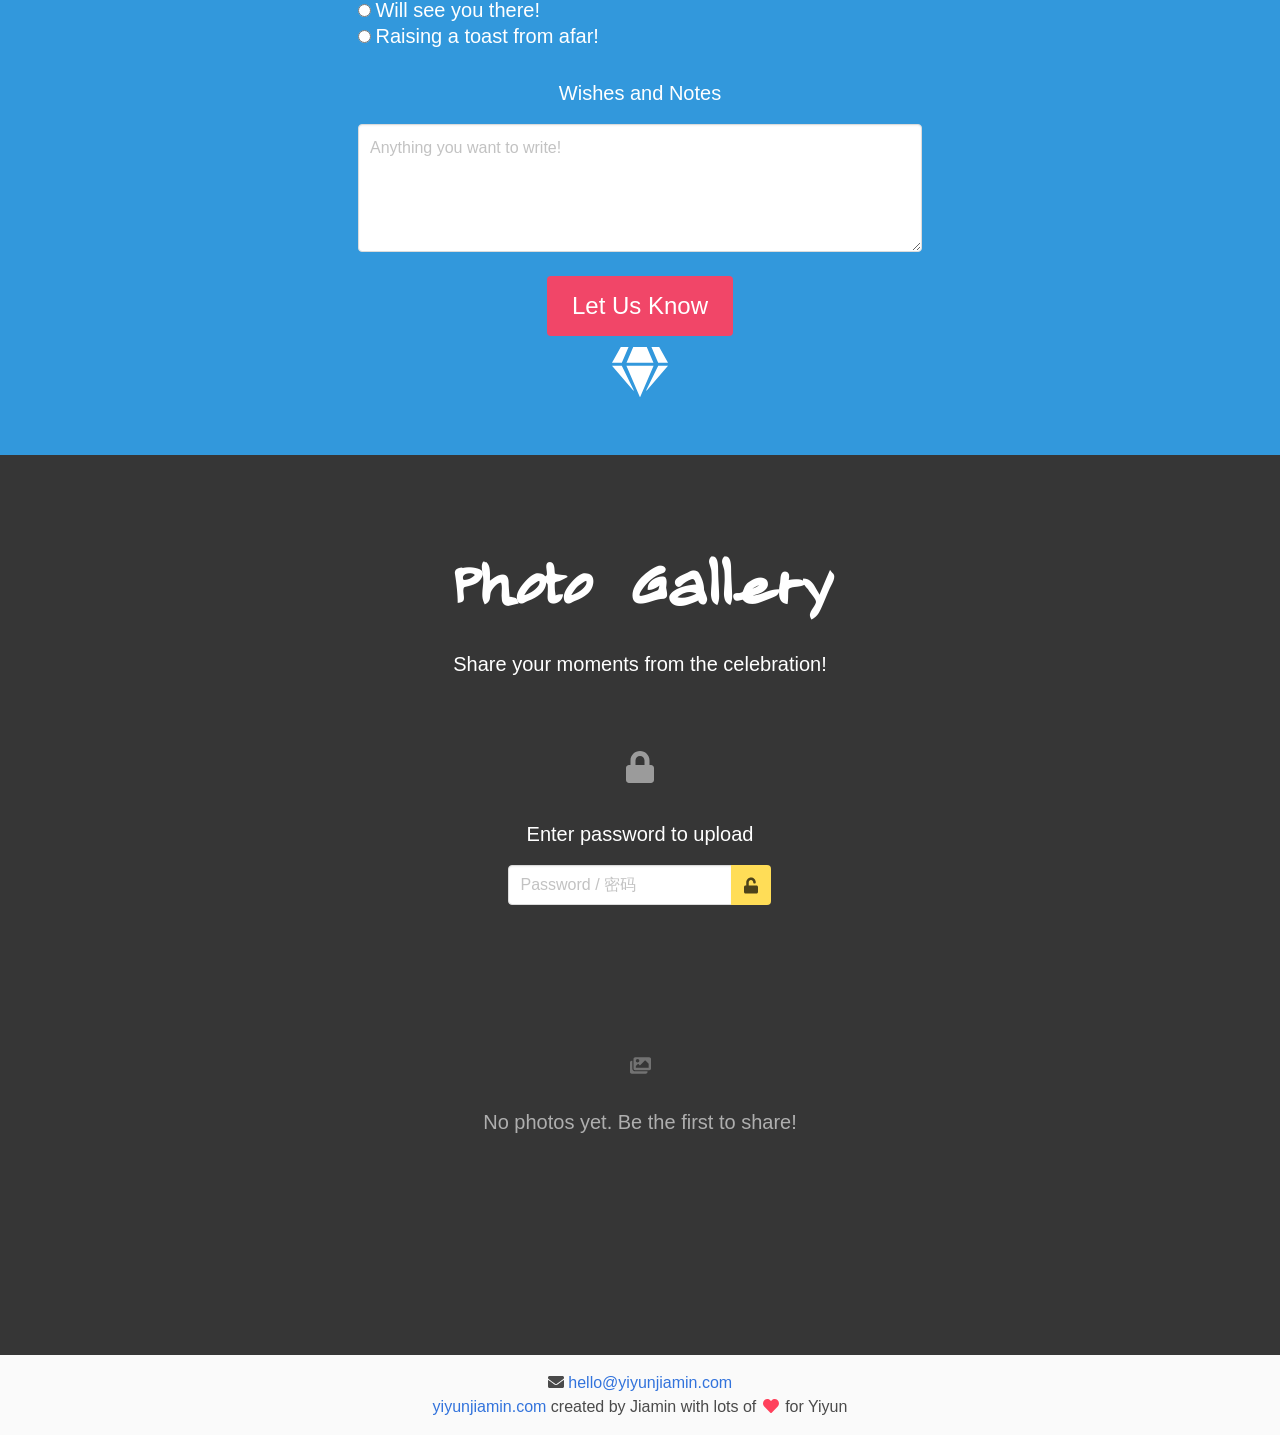
==== commit 4c43937c: "Remove pre/wedding/post activity group headers Revert the grouping headers on the activities section" ====
--- a/index.html
+++ b/index.html
@@ -246,9 +246,6 @@
         <h1 class="title" data-translatable>
           From the Mountain to the Lake // 从高山到湖泊
         </h1>
-        <h2 class="subtitle" style="font-weight:bold; color:#fff; margin-bottom:0.5rem;" data-translatable>
-          🎉 Pre-wedding get-togethers // 婚礼前的欢聚
-        </h2>
         <div class="columns is-centered">
           <div class="column is-5 is-4-desktop">
             <a href="wednesday.html" style="color: inherit; text-decoration: none; display: block; transition: all 0.3s ease;"
@@ -345,9 +342,6 @@
     </a>
   </div>
 </div>
-<h2 class="subtitle" style="font-weight:bold; color:#fff; margin-top:1.5rem; margin-bottom:0.5rem;" data-translatable>
-  💍 The wedding // 婚礼正日
-</h2>
 <div class="columns is-centered">
   <div class="column is-5 is-4-desktop">
     <a href="friday-bbq.html" style="color: inherit; text-decoration: none; display: block; transition: all 0.3s ease;"
@@ -399,9 +393,6 @@
     </a>
   </div>
 </div>
-<h2 class="subtitle" style="font-weight:bold; color:#fff; margin-top:1.5rem; margin-bottom:0.5rem;" data-translatable>
-  🏔️ Post-wedding // 婚礼后
-</h2>
 <div class="columns is-centered">
   <div class="column is-5 is-4-desktop">
     <a href="sunday.html" style="color: inherit; text-decoration: none; display: block; transition: all 0.3s ease;"
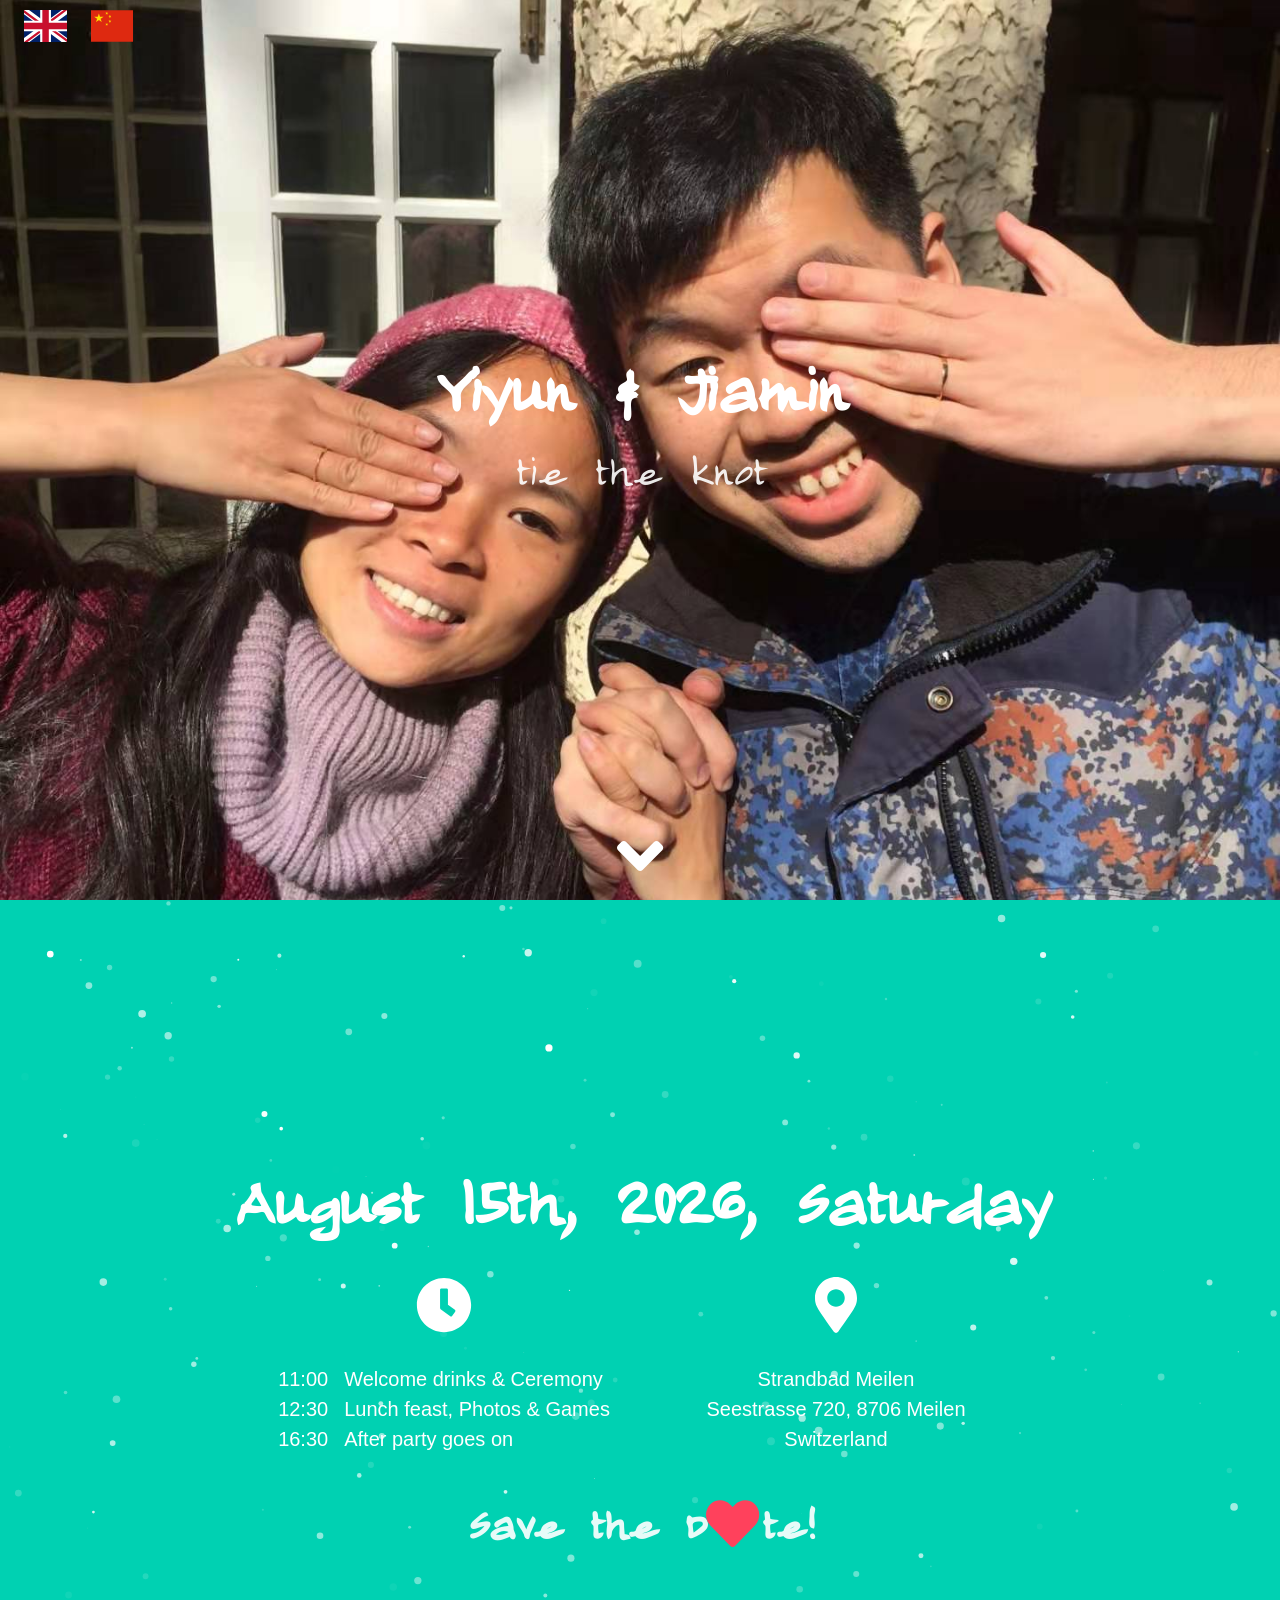
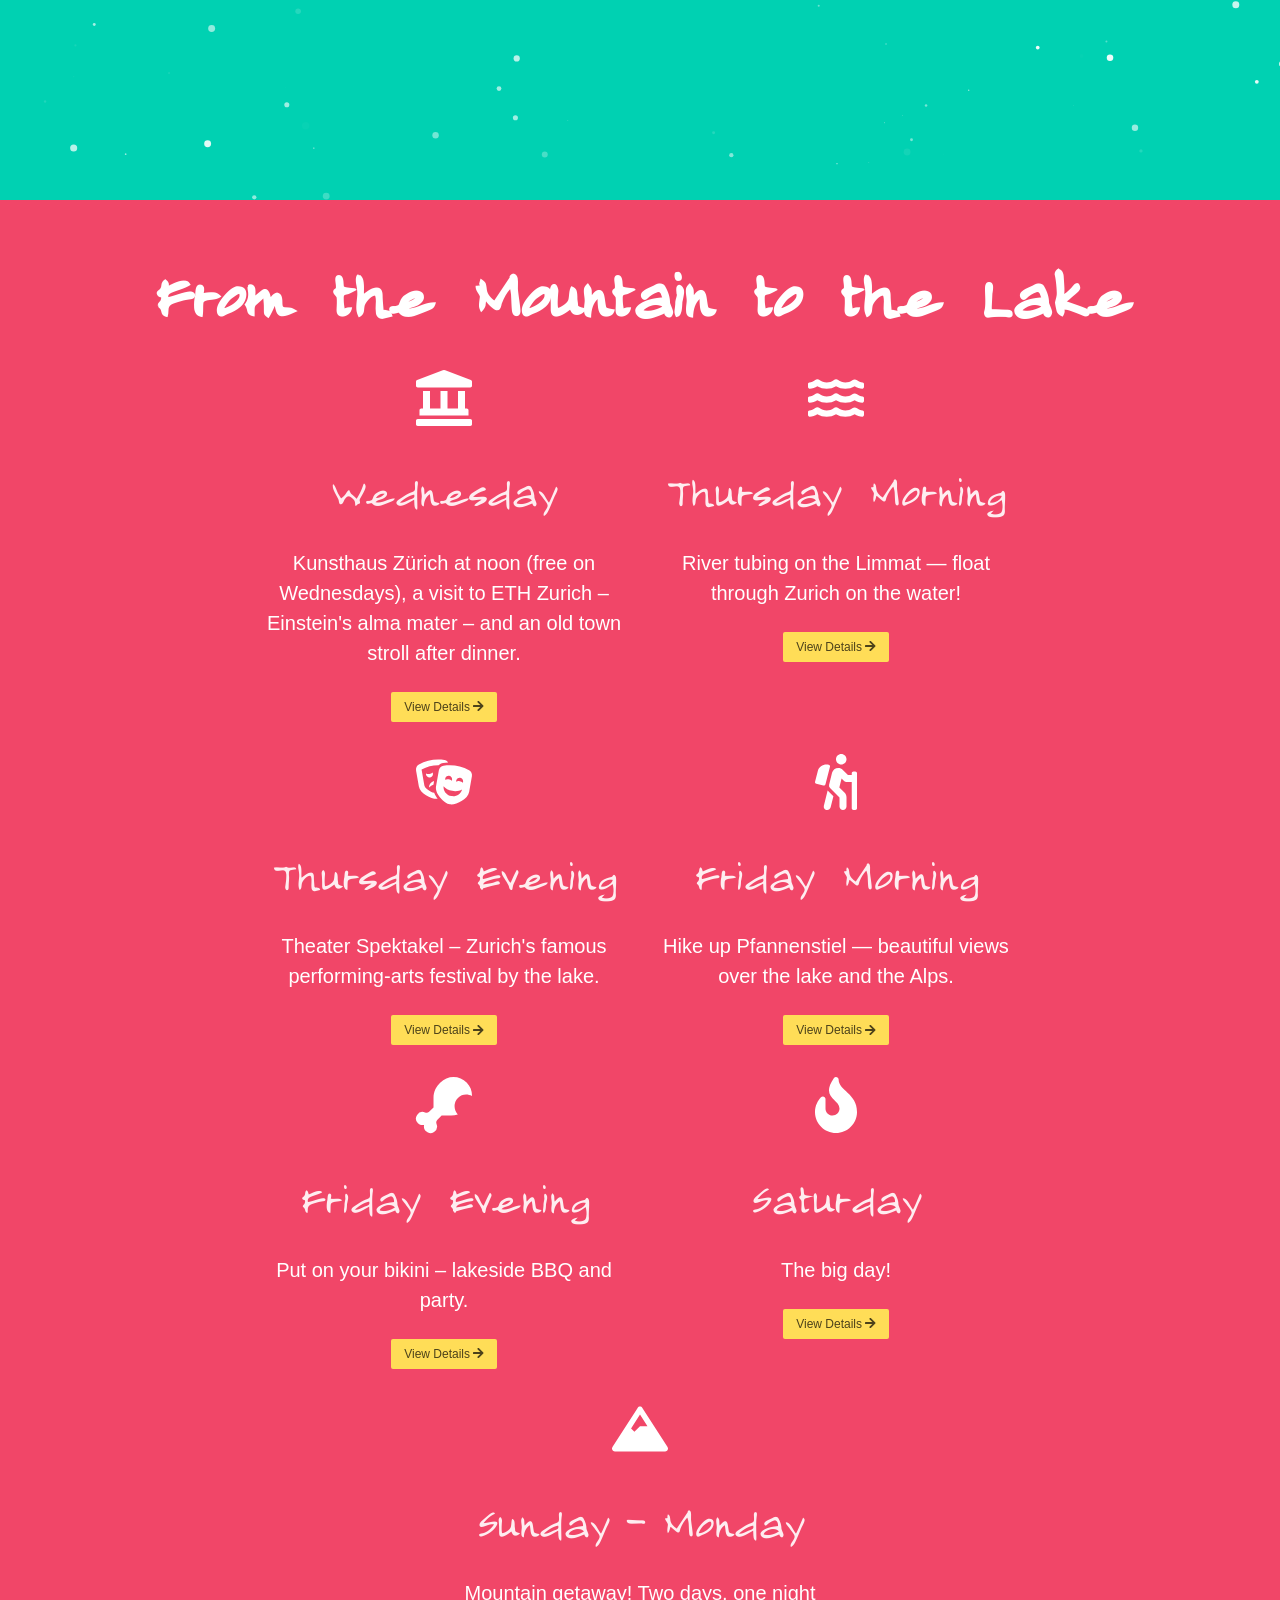
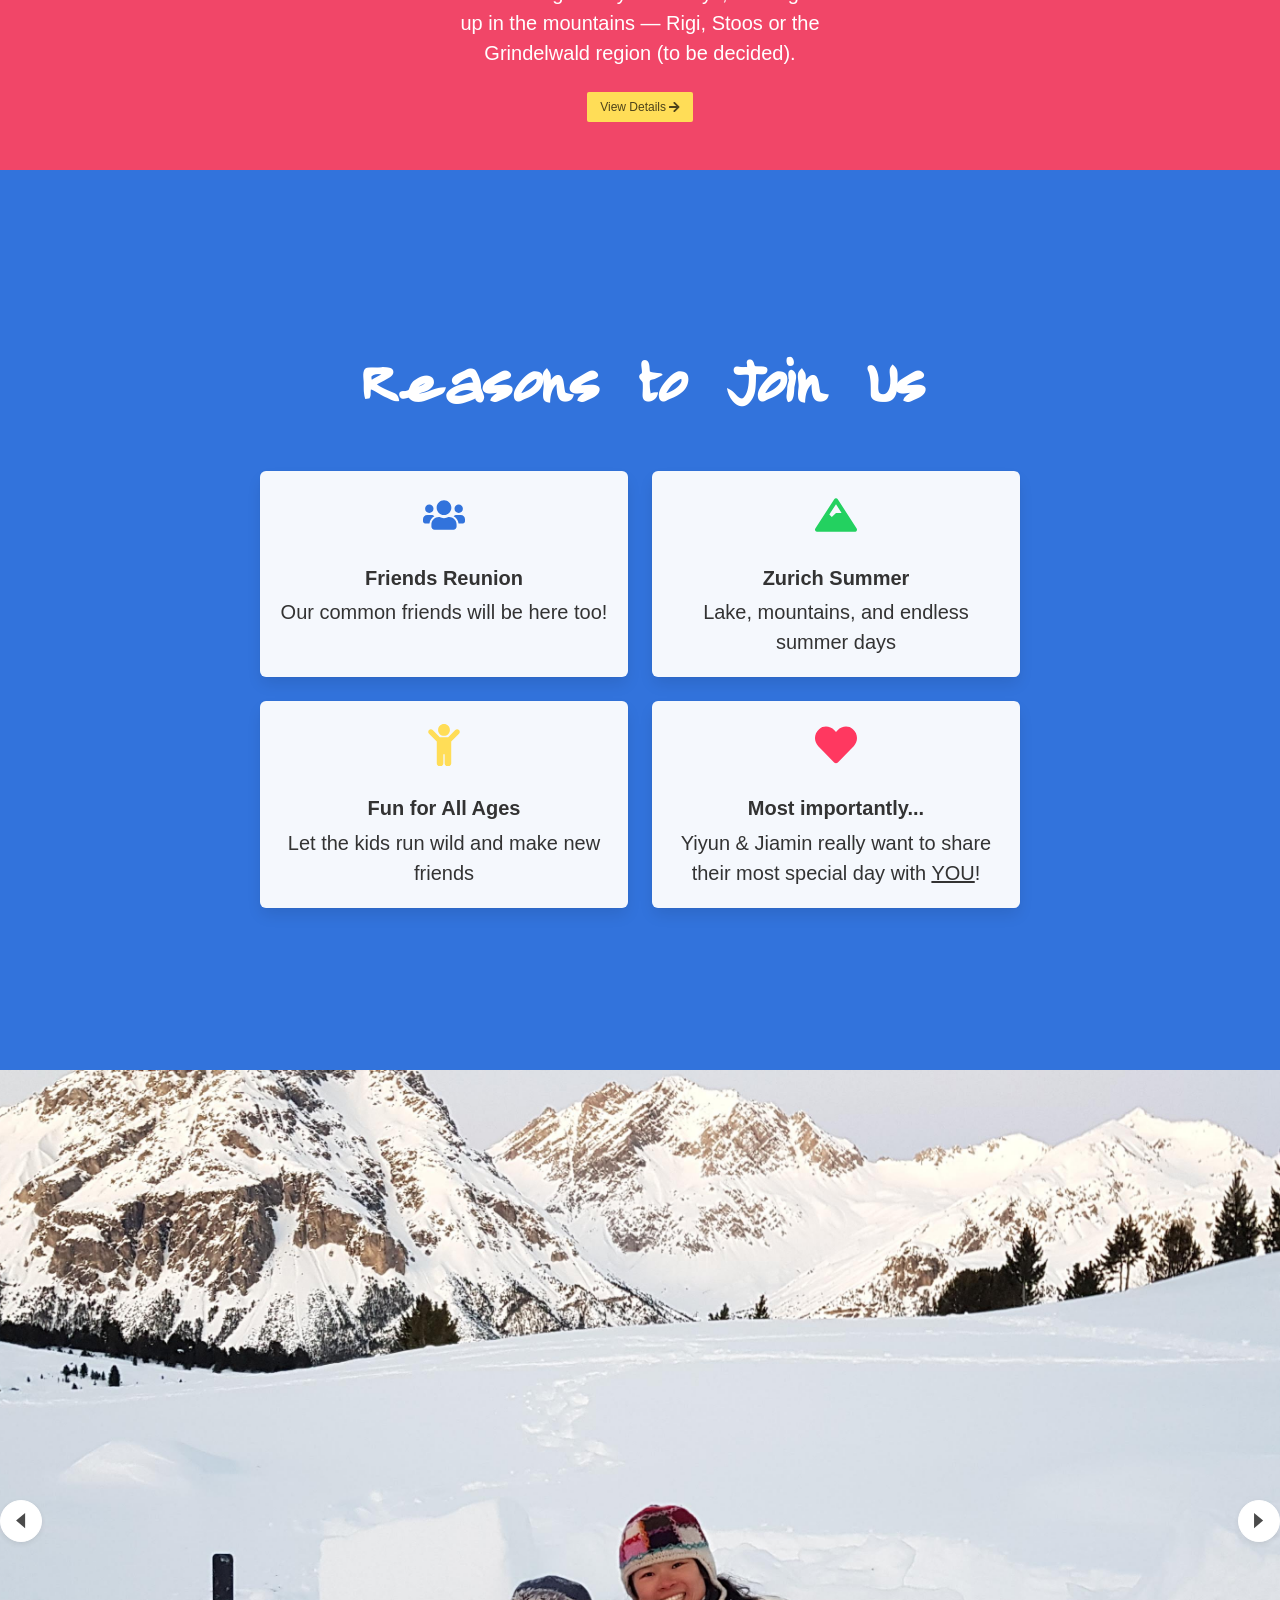
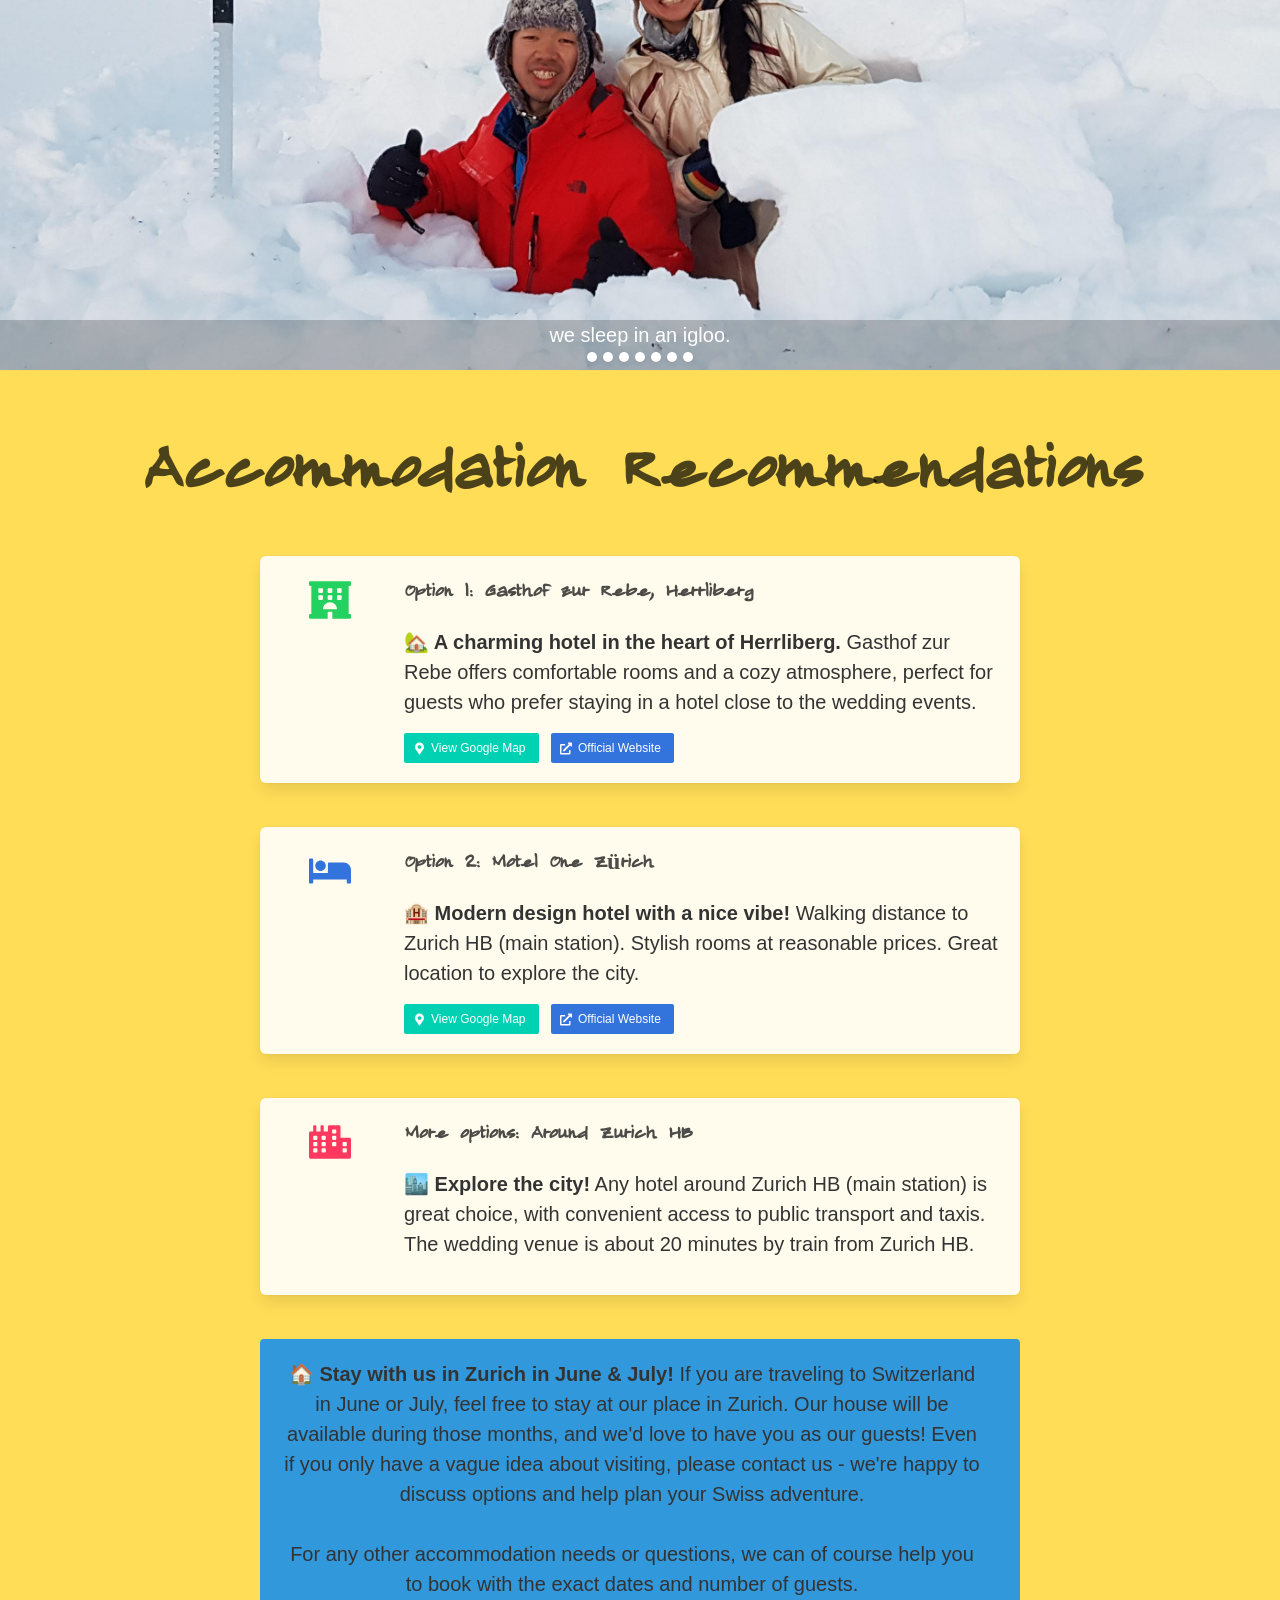
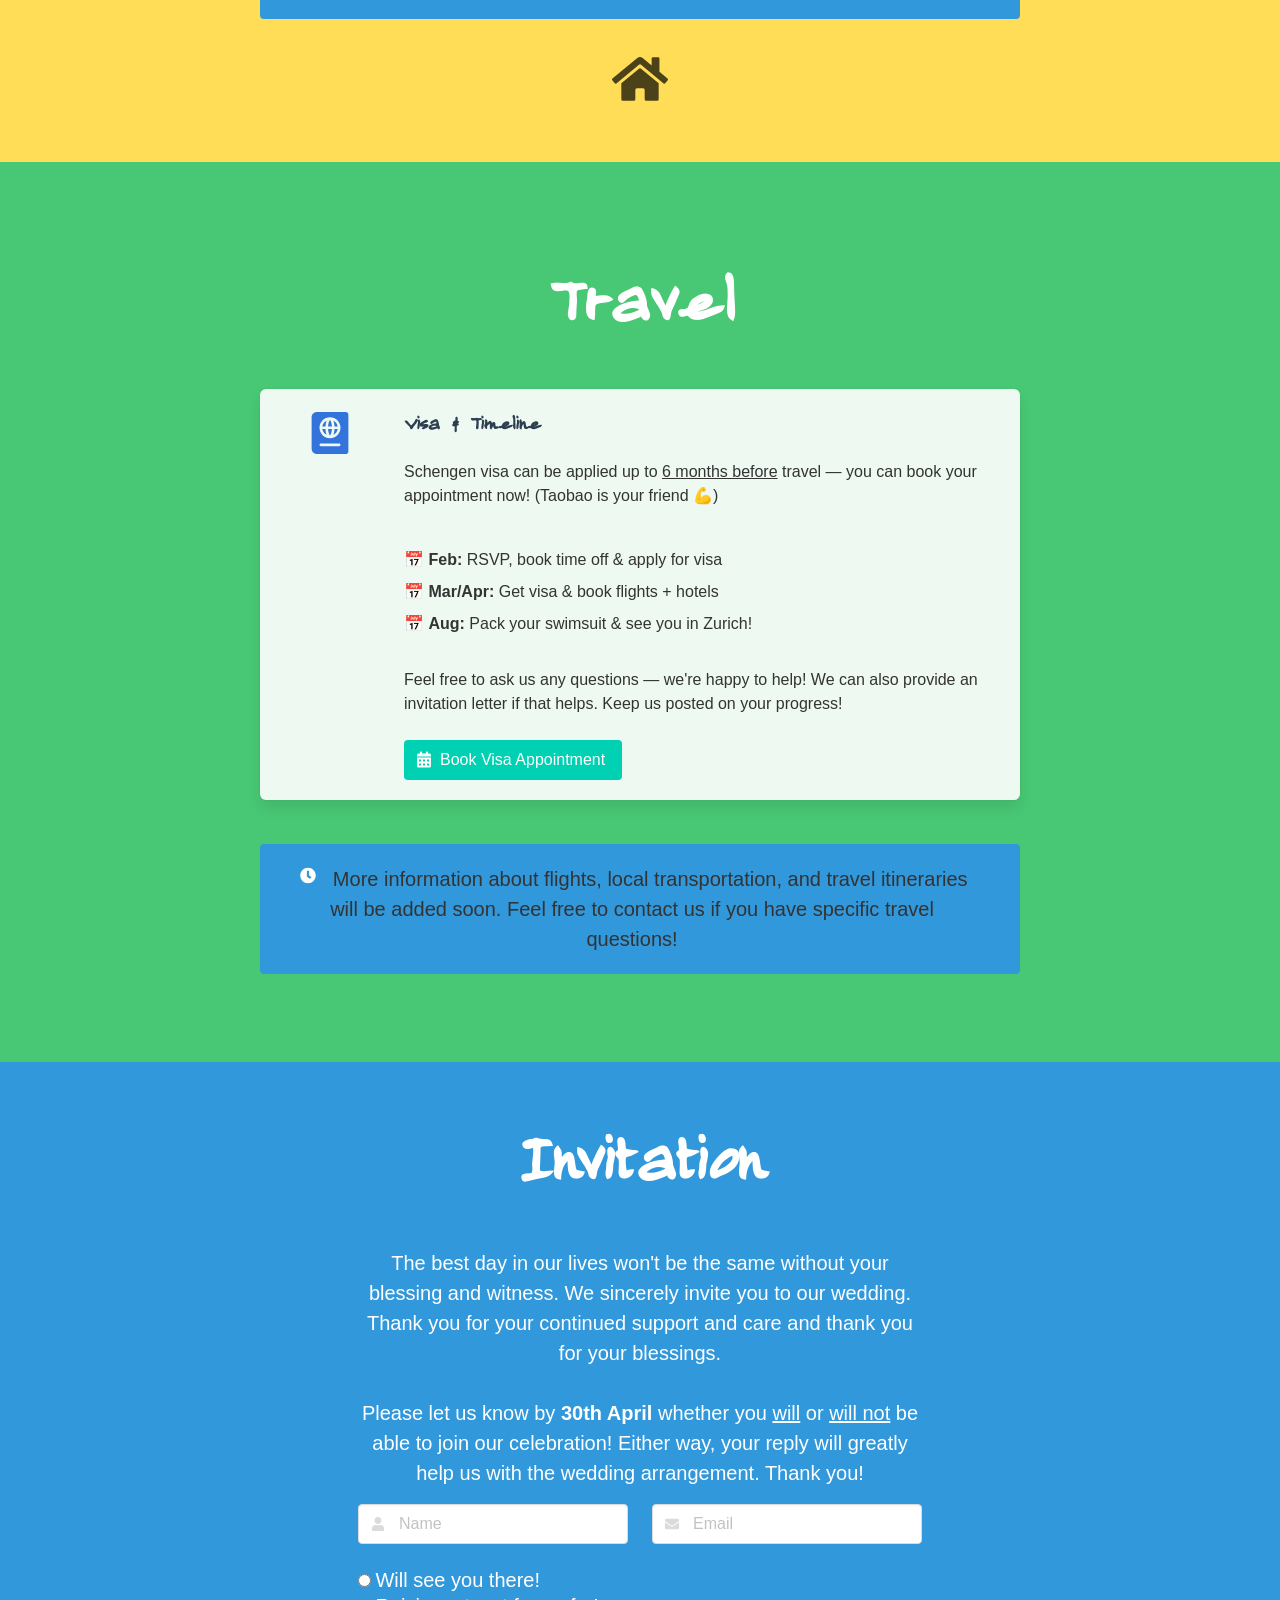
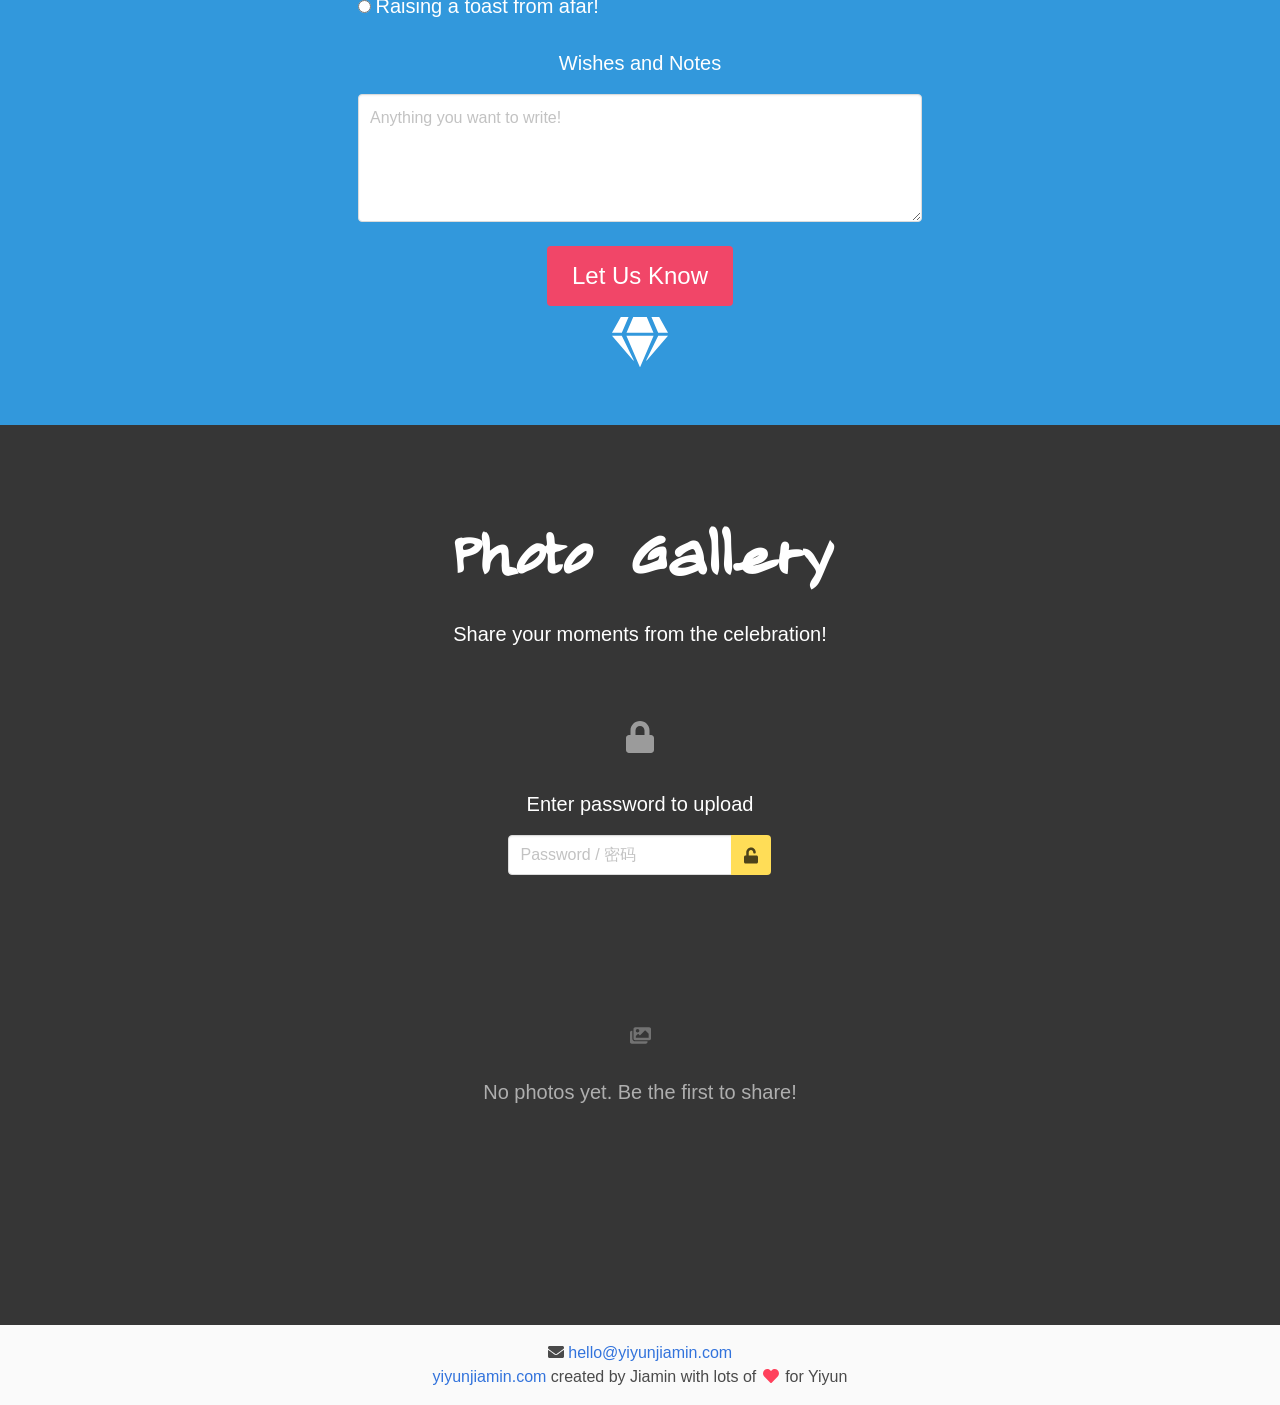
==== commit 548b90d8: "Sunday: use 周日周一 wording and drop Swiss rail pass line Co-Authored-By: Claude Opus 4.8 <noreply@anth" ====
--- a/index.html
+++ b/index.html
@@ -404,10 +404,10 @@
       </span>
       <br><br>
       <h2 class="subtitle" data-translatable>
-      Sunday–Monday // 周日至周一
+      Sunday–Monday // 周日周一
       </h2>
       <h5 class="info" data-translatable>
-      Mountain getaway! Two days, one night up in the mountains — Rigi, Stoos or the Grindelwald region (to be decided). Swiss rail pass needed. // 山中过夜！两天一晚，登瑞吉山（Rigi）、Stoos 或格林德瓦（Grindelwald）一带（待定）。需要瑞士铁路通票。
+      Mountain getaway! Two days, one night up in the mountains — Rigi, Stoos or the Grindelwald region (to be decided). // 山中过夜！两天一晚，登瑞吉山（Rigi）、Stoos 或格林德瓦（Grindelwald）一带（待定）。
       </h5>
       <br>
       <span class="button is-warning is-small heartbeathover" data-translatable>
